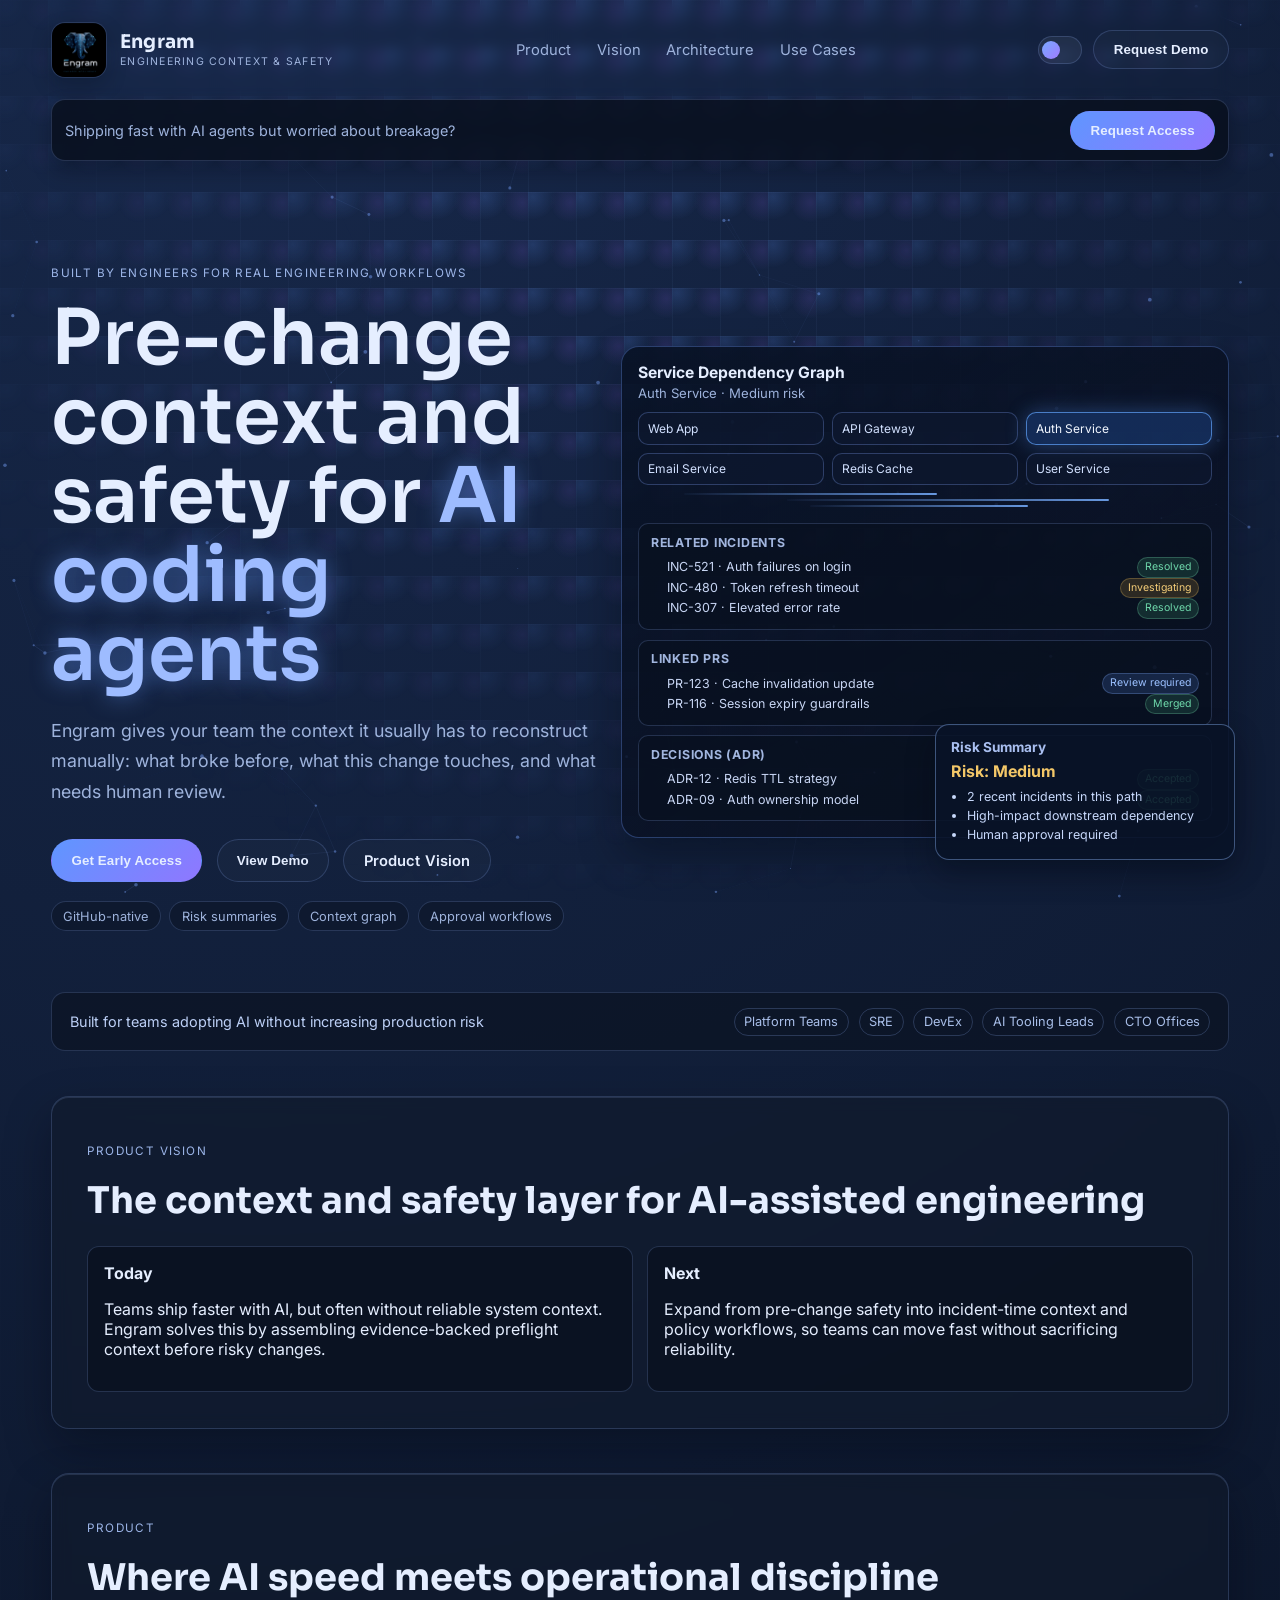
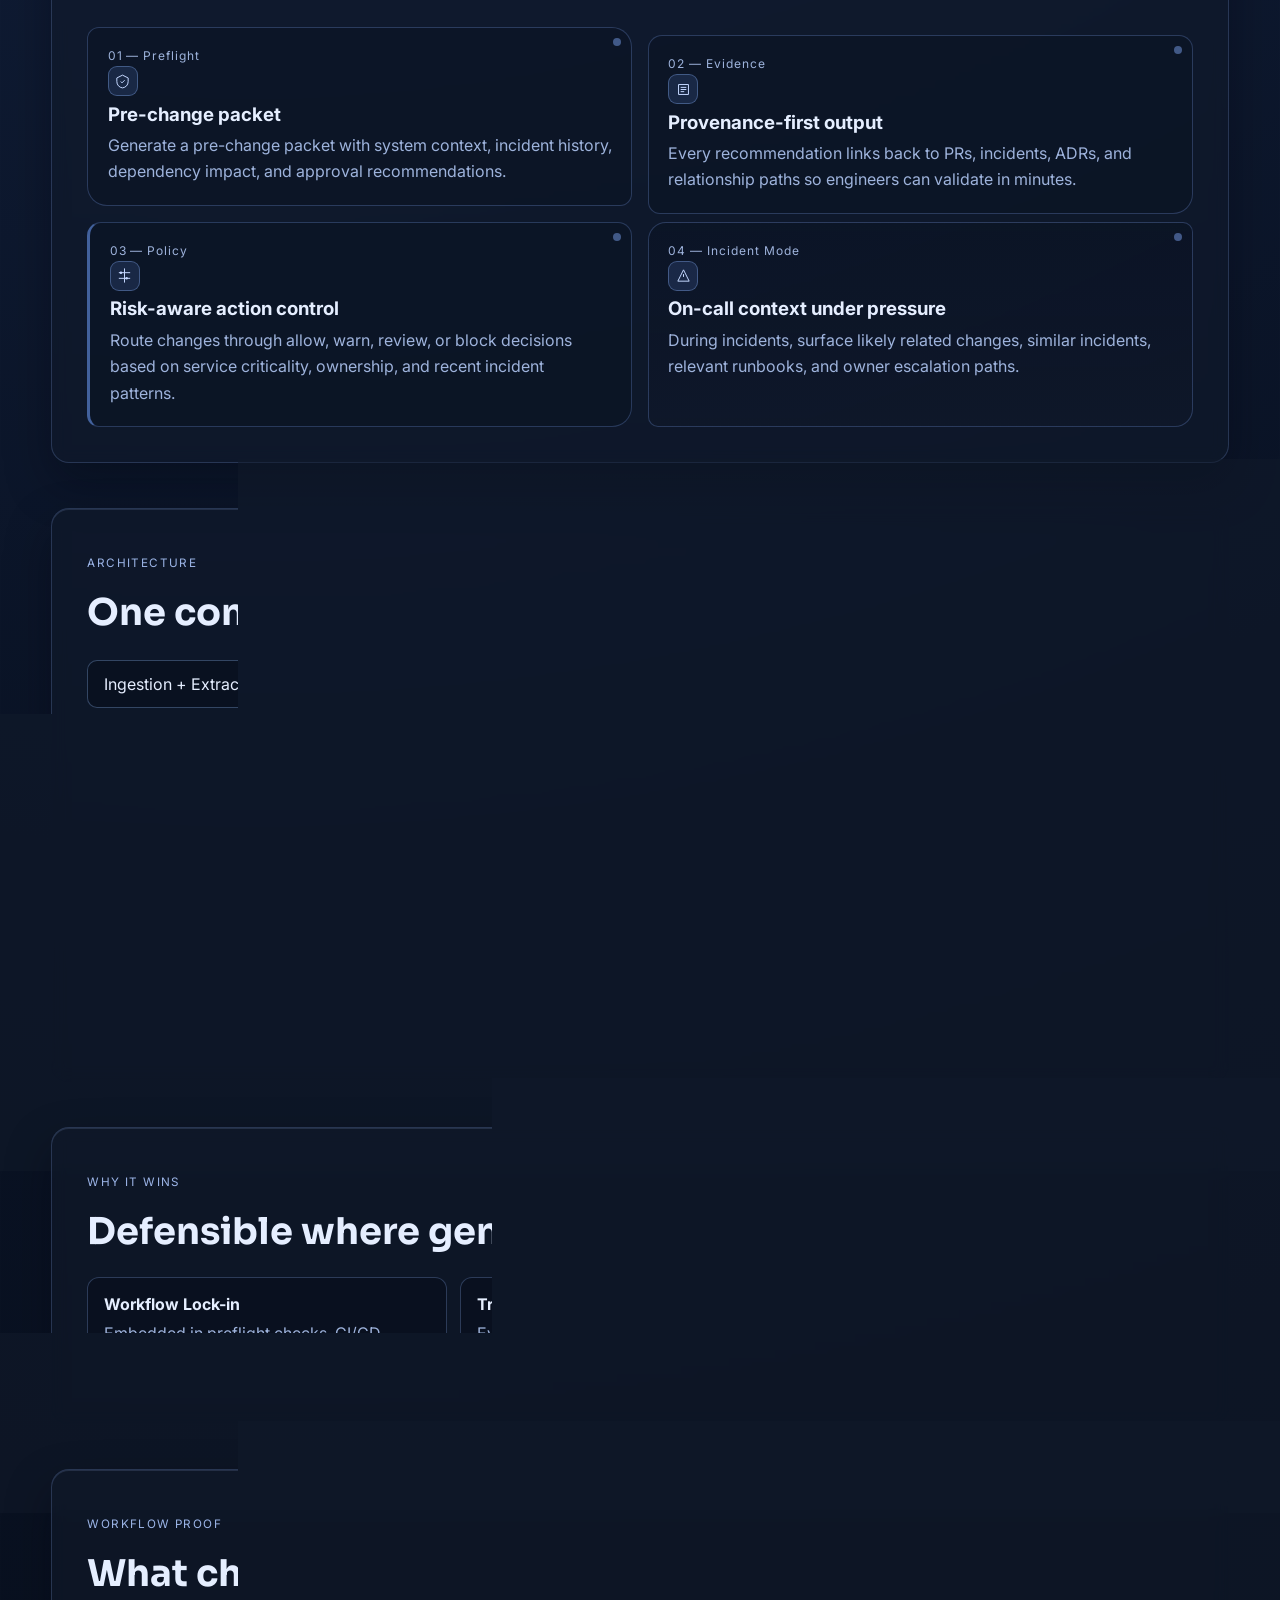
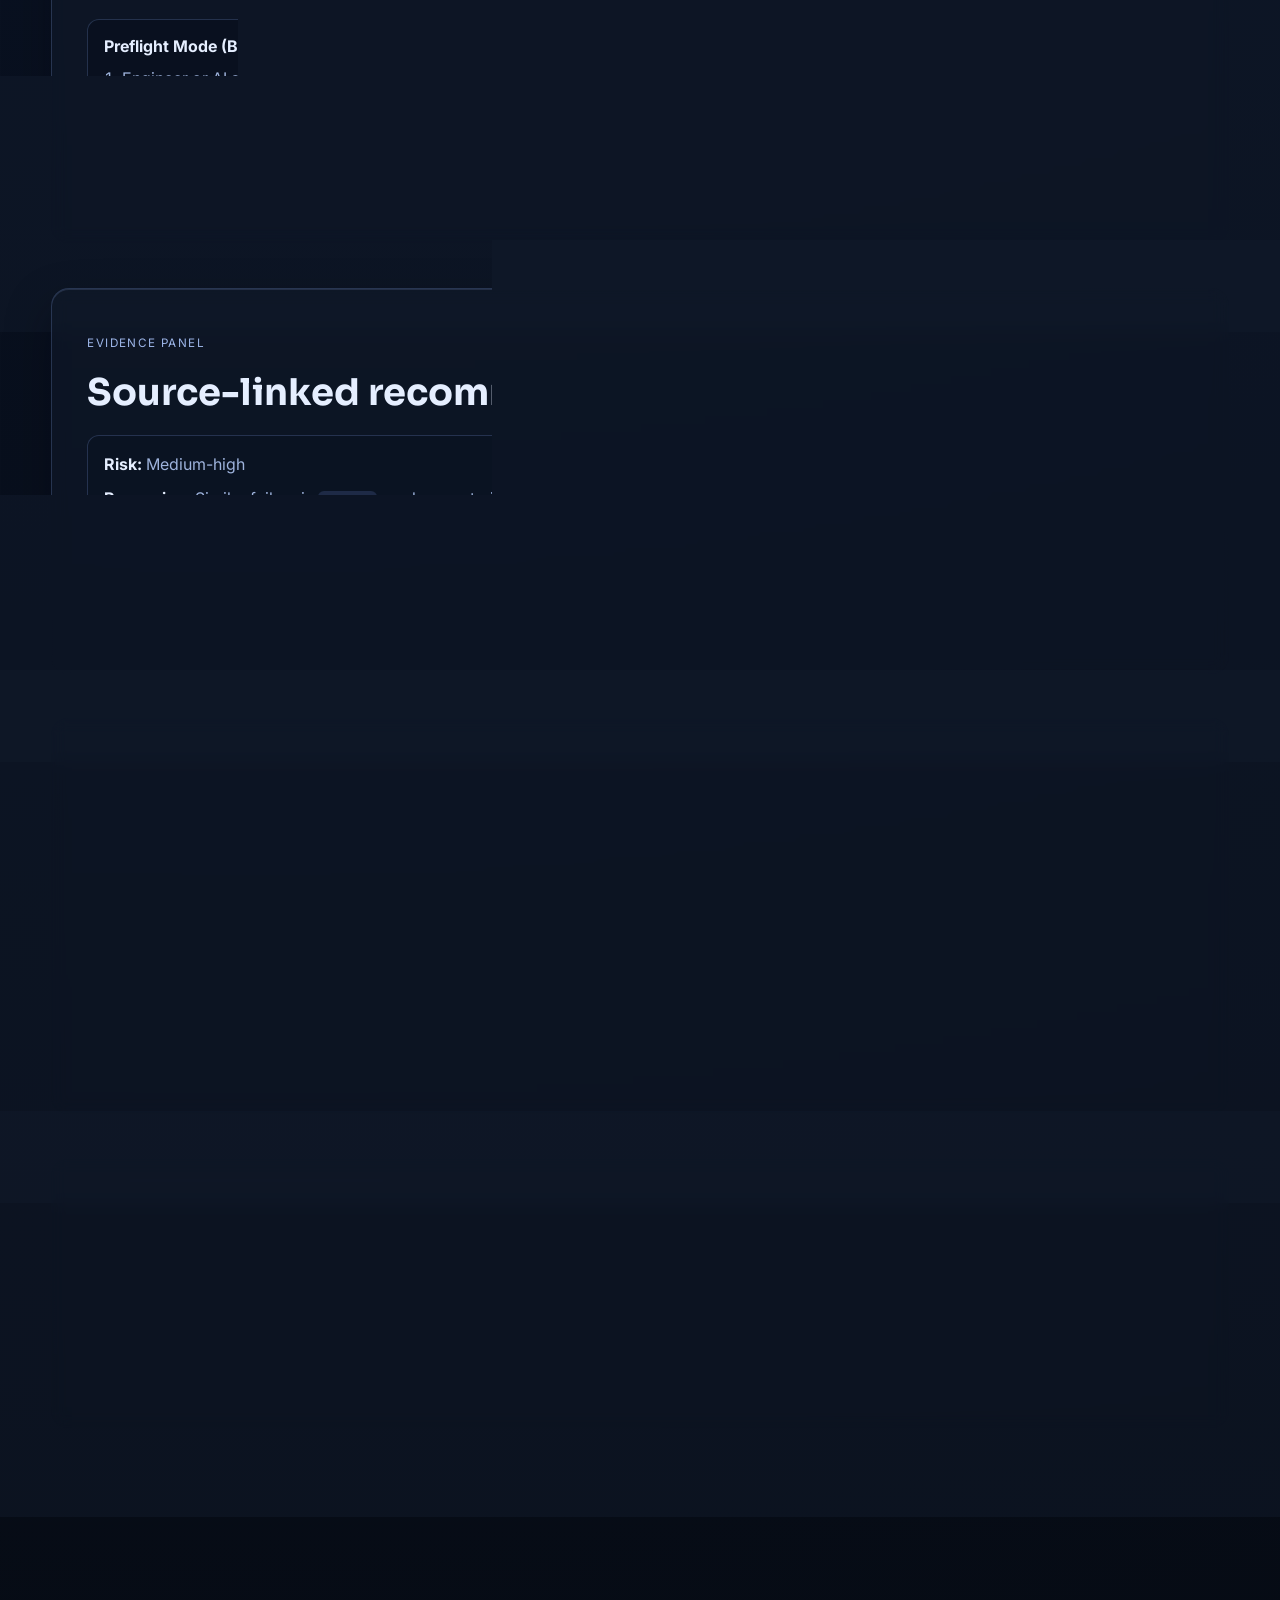
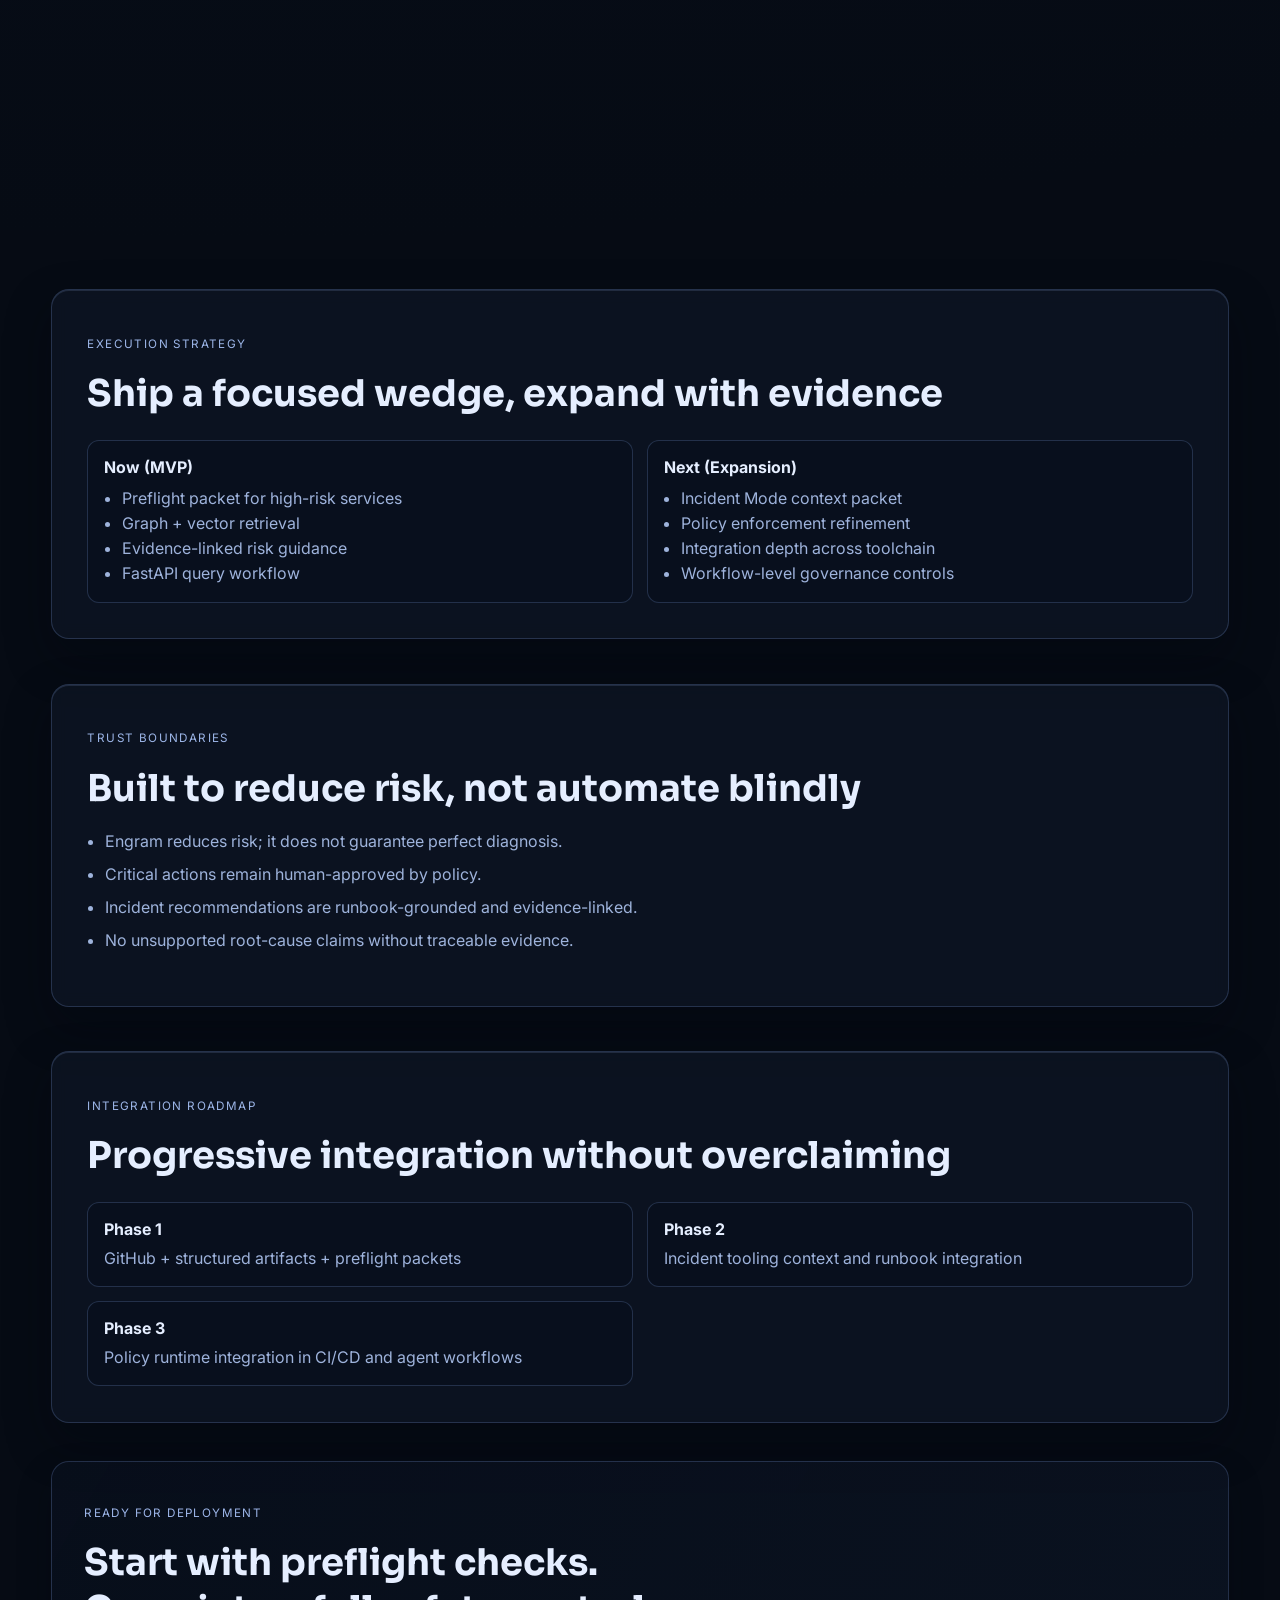
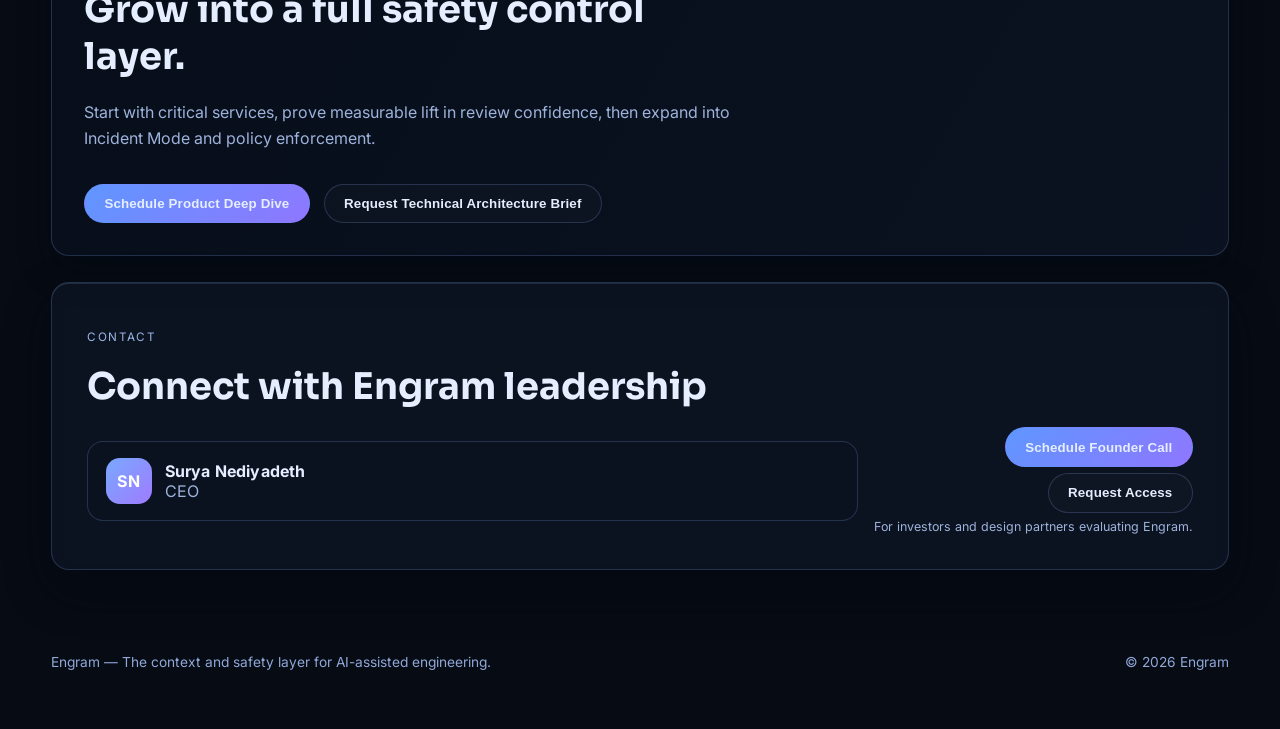
==== website/index.html @ 527b0654 "feat: New Landing Page" ====
<!doctype html>
<html lang="en">
  <head>
    <meta charset="UTF-8" />
    <meta name="viewport" content="width=device-width, initial-scale=1.0" />
    <title>Engram — Engineering Context & Safety</title>
    <meta
      name="description"
      content="Engram is the pre-change context and safety layer for AI-assisted engineering."
    />
    <meta property="og:title" content="Engram — Engineering Context & Safety" />
    <meta
      property="og:description"
      content="Pre-change context, risk, and safety layer for AI-assisted engineering teams."
    />
    <meta property="og:type" content="website" />
    <meta property="og:image" content="./assets/logo-dark.png" />
    <meta name="twitter:card" content="summary_large_image" />
    <meta name="twitter:title" content="Engram — Engineering Context & Safety" />
    <meta
      name="twitter:description"
      content="Pre-change context, risk, and safety layer for AI-assisted engineering teams."
    />
    <meta name="twitter:image" content="./assets/logo-dark.png" />
    <link rel="icon" type="image/png" href="./assets/logo-dark.png" />
    <link rel="apple-touch-icon" href="./assets/logo-dark.png" />
    <link rel="preconnect" href="https://fonts.googleapis.com" />
    <link rel="preconnect" href="https://fonts.gstatic.com" crossorigin />
    <link
      href="https://fonts.googleapis.com/css2?family=Inter:wght@400;500;600;700&family=Sora:wght@500;600;700&display=swap"
      rel="stylesheet"
    />
    <link rel="stylesheet" href="./styles.css" />
  </head>
  <body>
    <div class="bg-grid"></div>
    <canvas id="scene"></canvas>

    <header class="nav shell">
      <div class="brand">
        <div class="brand-icon-wrap" aria-hidden="true">
          <img class="logo logo-dark" src="./assets/logo-dark.png" alt="" />
          <img class="logo logo-light" src="./assets/logo-light.png" alt="" />
        </div>
        <div class="brand-text">
          <strong>Engram</strong>
          <span>Engineering Context & Safety</span>
        </div>
      </div>
      <nav>
        <a href="#product">Product</a>
        <a href="#vision">Vision</a>
        <a href="#architecture">Architecture</a>
        <a href="#use-cases">Use Cases</a>
      </nav>
      <div class="nav-actions">
        <button class="theme-toggle" id="themeToggle" aria-label="Toggle theme">
          <span class="theme-dot"></span>
        </button>
        <button class="btn btn-ghost open-access-modal">Request Demo</button>
      </div>
    </header>

    <main>
      <div class="sticky-cta" id="stickyCta">
        <p>Shipping fast with AI agents but worried about breakage?</p>
        <button class="btn btn-primary open-access-modal">Request Access</button>
      </div>

      <section class="hero shell">
        <div class="hero-layout">
          <div class="hero-left">
            <p class="eyebrow">Built by engineers for real engineering workflows</p>
            <h1>
              Pre-change context
              and safety for
              <span>AI coding agents</span>
            </h1>
            <p class="sub">
              Engram gives your team the context it usually has to reconstruct manually: what broke
              before, what this change touches, and what needs human review.
            </p>
            <div class="hero-actions">
              <button class="btn btn-primary open-access-modal">Get Early Access</button>
              <button class="btn btn-ghost open-access-modal">View Demo</button>
              <a class="btn btn-ghost" href="#vision">Product Vision</a>
            </div>
            <div class="hero-signals">
              <span>GitHub-native</span>
              <span>Risk summaries</span>
              <span>Context graph</span>
              <span>Approval workflows</span>
            </div>
          </div>

          <div class="hero-right">
            <article class="product-frame hero-tilt-card" id="heroTiltCard">
              <header>
                <h3>Service Dependency Graph</h3>
                <p>Auth Service · Medium risk</p>
              </header>
              <div class="graph-nodes">
                <span>Web App</span>
                <span>API Gateway</span>
                <span class="core">Auth Service</span>
                <span>Email Service</span>
                <span>Redis Cache</span>
                <span>User Service</span>
              </div>
              <div class="graph-lines" aria-hidden="true">
                <span class="line l1"></span>
                <span class="line l2"></span>
                <span class="line l3"></span>
              </div>
              <div class="frame-grid">
                <section>
                  <h4>Related Incidents</h4>
                  <ul>
                    <li class="status-item">INC-521 · Auth failures on login <span class="status-badge ok">Resolved</span></li>
                    <li class="status-item">INC-480 · Token refresh timeout <span class="status-badge warn" id="liveIncidentState">Investigating</span></li>
                    <li class="status-item">INC-307 · Elevated error rate <span class="status-badge ok">Resolved</span></li>
                  </ul>
                </section>
                <section>
                  <h4>Linked PRs</h4>
                  <ul>
                    <li class="status-item">PR-123 · Cache invalidation update <span class="status-badge review" id="livePrState">Review required</span></li>
                    <li class="status-item">PR-116 · Session expiry guardrails <span class="status-badge ok">Merged</span></li>
                  </ul>
                </section>
                <section>
                  <h4>Decisions (ADR)</h4>
                  <ul>
                    <li class="status-item">ADR-12 · Redis TTL strategy <span class="status-badge ok">Accepted</span></li>
                    <li class="status-item">ADR-09 · Auth ownership model <span class="status-badge ok">Accepted</span></li>
                  </ul>
                </section>
              </div>
            </article>
            <article class="risk-card hero-tilt-float" id="heroRiskCard">
              <h4>Risk Summary</h4>
              <p class="risk-level" id="liveRiskState">Risk: Medium</p>
              <ul>
                <li>2 recent incidents in this path</li>
                <li>High-impact downstream dependency</li>
                <li>Human approval required</li>
              </ul>
            </article>
          </div>
        </div>
      </section>

      <section class="shell trusted reveal">
        <p>Built for teams adopting AI without increasing production risk</p>
        <div>
          <span>Platform Teams</span>
          <span>SRE</span>
          <span>DevEx</span>
          <span>AI Tooling Leads</span>
          <span>CTO Offices</span>
        </div>
      </section>

      <section id="vision" class="shell panel reveal">
        <div class="section-title-wrap">
          <p class="eyebrow">Product Vision</p>
          <h2>The context and safety layer for AI-assisted engineering</h2>
        </div>
        <div class="journey-grid">
          <article>
            <h3>Today</h3>
            <p>
              Teams ship faster with AI, but often without reliable system context. Engram solves
              this by assembling evidence-backed preflight context before risky changes.
            </p>
          </article>
          <article>
            <h3>Next</h3>
            <p>
              Expand from pre-change safety into incident-time context and policy workflows, so
              teams can move fast without sacrificing reliability.
            </p>
          </article>
        </div>
      </section>

      <section id="product" class="shell panel reveal">
        <div class="section-title-wrap">
          <p class="eyebrow">Product</p>
          <h2>Where AI speed meets operational discipline</h2>
        </div>
        <div class="feature-grid">
          <article class="card card-a">
            <p class="card-label">01 — Preflight</p>
            <span class="card-icon" aria-hidden="true">
              <svg viewBox="0 0 24 24" fill="none">
                <path d="M12 3L4 7v5c0 5 3.5 8.5 8 9 4.5-.5 8-4 8-9V7l-8-4Z" stroke="currentColor" stroke-width="1.4"/>
                <path d="m9.5 12 1.8 1.9L15 10.2" stroke="currentColor" stroke-width="1.4"/>
              </svg>
            </span>
            <h3>Pre-change packet</h3>
            <p>
              Generate a pre-change packet with system context, incident history, dependency impact,
              and approval recommendations.
            </p>
          </article>
          <article class="card card-b">
            <p class="card-label">02 — Evidence</p>
            <span class="card-icon" aria-hidden="true">
              <svg viewBox="0 0 24 24" fill="none">
                <path d="M5 5h14v14H5z" stroke="currentColor" stroke-width="1.4"/>
                <path d="M8 9h8M8 12h8M8 15h5" stroke="currentColor" stroke-width="1.4"/>
              </svg>
            </span>
            <h3>Provenance-first output</h3>
            <p>
              Every recommendation links back to PRs, incidents, ADRs, and relationship paths so
              engineers can validate in minutes.
            </p>
          </article>
          <article class="card card-c">
            <p class="card-label">03 — Policy</p>
            <span class="card-icon" aria-hidden="true">
              <svg viewBox="0 0 24 24" fill="none">
                <path d="M12 2v20M4 8h16M4 16h16" stroke="currentColor" stroke-width="1.4"/>
                <circle cx="7" cy="8" r="1.8" fill="currentColor"/>
                <circle cx="15" cy="16" r="1.8" fill="currentColor"/>
              </svg>
            </span>
            <h3>Risk-aware action control</h3>
            <p>
              Route changes through allow, warn, review, or block decisions based on service
              criticality, ownership, and recent incident patterns.
            </p>
          </article>
          <article class="card card-d">
            <p class="card-label">04 — Incident Mode</p>
            <span class="card-icon" aria-hidden="true">
              <svg viewBox="0 0 24 24" fill="none">
                <path d="M12 4 4 20h16L12 4Z" stroke="currentColor" stroke-width="1.4"/>
                <path d="M12 10v4M12 17h.01" stroke="currentColor" stroke-width="1.4"/>
              </svg>
            </span>
            <h3>On-call context under pressure</h3>
            <p>
              During incidents, surface likely related changes, similar incidents, relevant
              runbooks, and owner escalation paths.
            </p>
          </article>
        </div>
      </section>

      <section id="architecture" class="shell panel architecture reveal">
        <div class="section-title-wrap">
          <p class="eyebrow">Architecture</p>
          <h2>One context layer across critical engineering decisions</h2>
        </div>
        <div class="architecture-grid">
          <div class="stack">
            <div class="stack-item">Ingestion + Extraction</div>
            <div class="stack-item">Engineering Context Graph</div>
            <div class="stack-item">Semantic Retrieval Store</div>
            <div class="stack-item">Evidence + Provenance Engine</div>
            <div class="stack-item">Policy + Risk Evaluation</div>
            <div class="stack-item">LangGraph Orchestration</div>
            <div class="stack-item">FastAPI Endpoints</div>
          </div>
          <div class="routes">
            <article>
              <h3>/preflight</h3>
              <p>Pre-change context packet with risk and approval guidance</p>
            </article>
            <article>
              <h3>/incident-context</h3>
              <p>Time-critical context retrieval for on-call engineers</p>
            </article>
            <article>
              <h3>/governance-check</h3>
              <p>Policy decision engine for agent and human actions</p>
            </article>
          </div>
        </div>
      </section>

      <section class="shell panel reveal">
        <div class="section-title-wrap">
          <p class="eyebrow">Why It Wins</p>
          <h2>Defensible where generic coding assistants stop</h2>
        </div>
        <div class="pillars">
          <article>
            <h3>Workflow Lock-in</h3>
            <p>Embedded in preflight checks, CI/CD gates, and approval paths.</p>
          </article>
          <article>
            <h3>Traceable Trust</h3>
            <p>Every risk signal is source-linked to incidents, PRs, and ADRs.</p>
          </article>
          <article>
            <h3>Compounding Memory</h3>
            <p>Context quality improves as historical signals accumulate.</p>
          </article>
        </div>
      </section>

      <section class="shell panel reveal">
        <div class="section-title-wrap">
          <p class="eyebrow">Workflow Proof</p>
          <h2>What changes in day-to-day engineering workflow</h2>
        </div>
        <div class="journey-grid">
          <article>
            <h3>Preflight Mode (Before change)</h3>
            <ol>
              <li>Engineer or AI agent proposes a change.</li>
              <li>Engram assembles context packet from PRs, incidents, ADRs, and dependencies.</li>
              <li>Risk is classified and mapped to approval policy.</li>
              <li>Team proceeds with evidence-linked guidance.</li>
            </ol>
          </article>
          <article>
            <h3>Incident Mode (After breakage)</h3>
            <ol>
              <li>Alert triggers incident context request.</li>
              <li>Engram retrieves similar incidents, recent changes, owners, and runbooks.</li>
              <li>Investigation sequence is prioritized with source evidence.</li>
              <li>On-call engineers decide next action with reduced guesswork.</li>
            </ol>
          </article>
        </div>
      </section>

      <section class="shell panel reveal">
        <div class="section-title-wrap">
          <p class="eyebrow">Evidence Panel</p>
          <h2>Source-linked recommendations, never black-box claims</h2>
        </div>
        <div class="evidence-box">
          <p><strong>Risk:</strong> Medium-high</p>
          <p>
            <strong>Reasoning:</strong> Similar failure in <code>INC-45</code>, cache constraints in
            <code>ADR-12</code>, and recent invalidation update in <code>PR-123</code>.
          </p>
          <p><strong>Relationship path:</strong> PR-123 -> Auth Service -> INC-45</p>
          <p><strong>Confidence:</strong> Moderate (manual verification advised)</p>
          <p><strong>Manual check:</strong> Validate TTL parity before merge.</p>
        </div>
      </section>

      <section class="shell panel reveal">
        <div class="section-title-wrap">
          <p class="eyebrow">Policy Outcomes</p>
          <h2>Action decisions mapped to explicit risk conditions</h2>
        </div>
        <div class="policy-grid">
          <article><h3>Allow</h3><p>Low-risk change, no recent incident links, owner verified.</p></article>
          <article><h3>Warn</h3><p>Moderate uncertainty or incomplete context; proceed with caution.</p></article>
          <article><h3>Review</h3><p>High-impact service or recent incident history requires owner review.</p></article>
          <article><h3>Block</h3><p>Destructive or production-sensitive action without required approvals.</p></article>
        </div>
      </section>

      <section id="use-cases" class="shell panel use-cases reveal">
        <div class="section-title-wrap">
          <p class="eyebrow">Who It Serves</p>
          <h2>Engineering teams adopting AI without increasing production risk</h2>
        </div>
        <div class="chips">
          <span>Platform Teams</span>
          <span>SRE</span>
          <span>AI Tooling Leads</span>
          <span>CTO Offices</span>
          <span>Fast-moving startups</span>
        </div>
      </section>

      <section class="shell panel reveal">
        <div class="section-title-wrap">
          <p class="eyebrow">Measured Value</p>
          <h2>Metrics teams can validate in 30-60 days</h2>
        </div>
        <div class="kpi-grid">
          <article><h3>Context Time</h3><p>Reduced time spent gathering review context before risky PRs.</p></article>
          <article><h3>Risk Visibility</h3><p>Fewer missed historical risks in pre-merge decisions.</p></article>
          <article><h3>Reliability</h3><p>Reduction trend in risky merges and rollback frequency.</p></article>
          <article><h3>Onboarding Speed</h3><p>Faster service understanding for new engineers and responders.</p></article>
        </div>
      </section>

      <section class="shell panel reveal">
        <div class="section-title-wrap">
          <p class="eyebrow">Execution Strategy</p>
          <h2>Ship a focused wedge, expand with evidence</h2>
        </div>
        <div class="phase-grid">
          <article>
            <h3>Now (MVP)</h3>
            <ul>
              <li>Preflight packet for high-risk services</li>
              <li>Graph + vector retrieval</li>
              <li>Evidence-linked risk guidance</li>
              <li>FastAPI query workflow</li>
            </ul>
          </article>
          <article>
            <h3>Next (Expansion)</h3>
            <ul>
              <li>Incident Mode context packet</li>
              <li>Policy enforcement refinement</li>
              <li>Integration depth across toolchain</li>
              <li>Workflow-level governance controls</li>
            </ul>
          </article>
        </div>
      </section>

      <section class="shell panel reveal">
        <div class="section-title-wrap">
          <p class="eyebrow">Trust Boundaries</p>
          <h2>Built to reduce risk, not automate blindly</h2>
        </div>
        <ul class="boundary-list">
          <li>Engram reduces risk; it does not guarantee perfect diagnosis.</li>
          <li>Critical actions remain human-approved by policy.</li>
          <li>Incident recommendations are runbook-grounded and evidence-linked.</li>
          <li>No unsupported root-cause claims without traceable evidence.</li>
        </ul>
      </section>

      <section class="shell panel reveal">
        <div class="section-title-wrap">
          <p class="eyebrow">Integration Roadmap</p>
          <h2>Progressive integration without overclaiming</h2>
        </div>
        <div class="roadmap-track">
          <article><h3>Phase 1</h3><p>GitHub + structured artifacts + preflight packets</p></article>
          <article><h3>Phase 2</h3><p>Incident tooling context and runbook integration</p></article>
          <article><h3>Phase 3</h3><p>Policy runtime integration in CI/CD and agent workflows</p></article>
        </div>
      </section>

      <section class="shell cta reveal">
        <p class="eyebrow">Ready For Deployment</p>
        <h2>Start with preflight checks. Grow into a full safety control layer.</h2>
        <p class="cta-sub">
          Start with critical services, prove measurable lift in review confidence, then expand into
          Incident Mode and policy enforcement.
        </p>
        <div class="hero-actions">
          <button class="btn btn-primary open-access-modal">Schedule Product Deep Dive</button>
          <button class="btn btn-ghost open-access-modal">Request Technical Architecture Brief</button>
        </div>
      </section>

      <section class="shell panel reveal contact-layer" id="contact">
        <div class="section-title-wrap">
          <p class="eyebrow">Contact</p>
          <h2>Connect with Engram leadership</h2>
        </div>
        <div class="contact-layout">
          <div class="contact-card">
            <div class="contact-avatar" aria-hidden="true">SN</div>
            <div>
              <p class="contact-name">Surya Nediyadeth</p>
              <p class="contact-role">CEO</p>
            </div>
          </div>
          <div class="contact-actions">
            <button class="btn btn-primary open-access-modal">Schedule Founder Call</button>
            <button class="btn btn-ghost open-access-modal">Request Access</button>
            <p class="contact-note">For investors and design partners evaluating Engram.</p>
          </div>
        </div>
      </section>
    </main>

    <div class="modal-backdrop" id="accessModal" aria-hidden="true" role="dialog" aria-modal="true">
      <div class="modal-card" role="document">
        <button class="modal-close" id="closeAccessModal" aria-label="Close form">×</button>
        <p class="eyebrow">Request Access</p>
        <h3>Get early access to Engram</h3>
        <p class="modal-sub">Share your details and we will follow up directly.</p>
        <form
          id="accessForm"
          class="access-form"
          action="https://formsubmit.co/nsurya@havenlyai.com"
          method="POST"
        >
          <input type="hidden" name="_subject" value="New Engram access request" />
          <input type="hidden" name="_captcha" value="false" />
          <input type="hidden" name="_template" value="table" />
          <input type="text" name="_honey" class="hp-field" tabindex="-1" autocomplete="off" />
          <label>
            Full name
            <input name="name" type="text" required />
          </label>
          <label>
            Work email
            <input name="email" type="email" required />
          </label>
          <label>
            Company
            <input name="company" type="text" required />
          </label>
          <label>
            Team size
            <input name="team_size" type="text" />
          </label>
          <label>
            What are you trying to improve?
            <textarea name="notes" rows="4" placeholder="Pre-merge risk checks, on-call context, agent governance..."></textarea>
          </label>
          <p class="form-status" id="formStatus" aria-live="polite"></p>
          <p class="form-privacy">We only use this to contact you about Engram.</p>
          <div class="modal-actions">
            <button type="submit" class="btn btn-primary" id="submitAccessBtn">Submit Request</button>
            <button type="button" class="btn btn-ghost" id="cancelAccessModal">Cancel</button>
          </div>
        </form>
      </div>
    </div>

    <footer class="shell footer">
      <p>Engram — The context and safety layer for AI-assisted engineering.</p>
      <p>© 2026 Engram</p>
    </footer>

    <script defer src="./script.js"></script>
  </body>
</html>
---- website/styles.css ----
:root {
  --bg: #070b14;
  --panel: rgba(18, 26, 43, 0.55);
  --border: rgba(145, 181, 255, 0.2);
  --text: #e5eeff;
  --muted: #9eb3dc;
  --accent: #79a9ff;
  --accent-2: #9f7bff;
  --surface-1: rgba(15, 24, 42, 0.55);
  --surface-2: rgba(10, 18, 34, 0.5);
  --surface-3: rgba(8, 16, 30, 0.66);
  --surface-4: rgba(20, 14, 36, 0.55);
  --surface-5: rgba(10, 17, 31, 0.6);
  --chip-bg: rgba(10, 18, 34, 0.56);
  --footer-text: #91a8d8;
  --card-icon-color: #c5d8ff;
  --card-icon-bg: rgba(81, 120, 196, 0.2);
  --routes-text: #c2c8e8;
  --trusted-text: #bdd0f7;
  --trusted-chip-text: #a8bee8;
  --sticky-bg: rgba(9, 16, 30, 0.85);
}

* {
  box-sizing: border-box;
}

body {
  margin: 0;
  font-family: Inter, -apple-system, BlinkMacSystemFont, "Segoe UI", sans-serif;
  color: var(--text);
  background: radial-gradient(circle at 20% 0%, #17284a 0, #0a1325 34%, #060b14 70%);
  min-height: 100vh;
  transition: background 360ms ease, color 300ms ease;
  scroll-behavior: smooth;
}

.bg-grid {
  position: fixed;
  inset: 0;
  background: radial-gradient(circle at 10% 10%, rgba(86, 132, 224, 0.22), transparent 38%),
    radial-gradient(circle at 88% 22%, rgba(140, 97, 235, 0.16), transparent 36%),
    linear-gradient(rgba(150, 190, 255, 0.05) 1px, transparent 1px),
    linear-gradient(90deg, rgba(150, 190, 255, 0.05) 1px, transparent 1px);
  background-size: 48px 48px;
  mask-image: radial-gradient(circle at 50% 20%, black 20%, transparent 78%);
  z-index: 0;
}

#scene {
  position: fixed;
  inset: 0;
  z-index: 1;
  pointer-events: none;
  opacity: 0.8;
}

body[data-theme="light"] {
  --bg: #fff8e8;
  --panel: rgba(255, 250, 239, 0.83);
  --border: rgba(156, 117, 52, 0.24);
  --text: #3d2a19;
  --muted: #6e5032;
  --accent: #aa6f1d;
  --accent-2: #d29945;
  --surface-1: rgba(255, 248, 232, 0.92);
  --surface-2: rgba(255, 251, 241, 0.95);
  --surface-3: rgba(255, 246, 226, 0.96);
  --surface-4: rgba(255, 242, 214, 0.82);
  --surface-5: rgba(255, 247, 230, 0.9);
  --chip-bg: rgba(255, 246, 226, 0.95);
  --footer-text: #7b5a37;
  --card-icon-color: #7f4f1a;
  --card-icon-bg: rgba(186, 130, 51, 0.14);
  --routes-text: #745636;
  --trusted-text: #674929;
  --trusted-chip-text: #75532f;
  --sticky-bg: rgba(255, 247, 230, 0.92);
  background: radial-gradient(circle at 22% 0%, #ffe8b8 0, #fff4d9 42%, #fff9ec 100%);
}

body[data-theme="light"] .bg-grid {
  background: radial-gradient(circle at 10% 10%, rgba(237, 188, 93, 0.28), transparent 40%),
    radial-gradient(circle at 88% 22%, rgba(204, 146, 74, 0.2), transparent 38%),
    linear-gradient(rgba(186, 145, 87, 0.08) 1px, transparent 1px),
    linear-gradient(90deg, rgba(186, 145, 87, 0.08) 1px, transparent 1px);
}

.shell {
  width: min(1200px, 92vw);
  margin: 0 auto;
  position: relative;
  z-index: 2;
}

.nav {
  padding: 1.15rem 0;
  display: flex;
  align-items: center;
  justify-content: space-between;
  backdrop-filter: blur(6px);
}

.nav-actions {
  display: flex;
  align-items: center;
  gap: 0.7rem;
}

.brand {
  display: flex;
  align-items: center;
  gap: 0.8rem;
  padding: 0.2rem 0;
}

.brand-icon-wrap {
  width: 56px;
  height: 56px;
  border-radius: 14px;
  border: 1px solid var(--border);
  background: var(--surface-2);
  display: grid;
  place-items: center;
  overflow: hidden;
  box-shadow: 0 8px 20px rgba(6, 11, 22, 0.24);
}

.logo {
  width: 56px;
  height: 56px;
  display: block;
  object-fit: cover;
  object-position: center 24%;
  background: transparent !important;
  filter: drop-shadow(0 0 10px rgba(93, 160, 255, 0.25));
  transform: translateZ(0);
}

.logo-light {
  display: none;
}

body[data-theme="light"] .logo-dark {
  display: none;
}

body[data-theme="light"] .logo-light {
  display: block;
}

.brand-text {
  display: grid;
  line-height: 1.05;
}

.brand-text strong {
  font-family: Sora, Inter, sans-serif;
  font-size: 1.18rem;
  letter-spacing: 0.01em;
}

.brand-text span {
  font-size: 0.66rem;
  text-transform: uppercase;
  letter-spacing: 0.12em;
  color: var(--muted);
  margin-top: 0.24rem;
}

body[data-theme="light"] .logo-dark {
  display: none;
}

body[data-theme="light"] .logo-light {
  display: block;
}

body[data-theme="light"] .logo {
  object-position: center 24%;
  filter: drop-shadow(0 0 8px rgba(196, 136, 36, 0.2));
}

.brand-mark {
  width: 14px;
  height: 14px;
  border-radius: 4px;
  background: linear-gradient(135deg, var(--accent), var(--accent-2));
  box-shadow: 0 0 24px rgba(121, 169, 255, 0.8);
}

nav {
  display: flex;
  gap: 1.6rem;
}

a {
  color: var(--muted);
  text-decoration: none;
  font-size: 0.92rem;
}

a:hover {
  color: var(--text);
}

.btn {
  border-radius: 999px;
  border: 1px solid transparent;
  padding: 0.7rem 1.2rem;
  background: none;
  color: var(--text);
  font-weight: 600;
  letter-spacing: 0.01em;
  cursor: pointer;
  display: inline-flex;
  align-items: center;
  justify-content: center;
}

.btn-primary {
  background: linear-gradient(135deg, #5f96ff, #8f77ff);
}

.btn-ghost {
  border-color: var(--border);
  background: rgba(255, 255, 255, 0.02);
}

.btn:hover {
  filter: brightness(1.08);
}

.theme-toggle {
  width: 44px;
  height: 28px;
  border-radius: 999px;
  border: 1px solid var(--border);
  background: rgba(255, 255, 255, 0.06);
  display: inline-flex;
  align-items: center;
  padding: 3px;
}

.theme-dot {
  width: 18px;
  height: 18px;
  border-radius: 999px;
  background: linear-gradient(135deg, var(--accent), var(--accent-2));
  transform: translateX(0);
  transition: transform 280ms ease;
}

body[data-theme="light"] .theme-dot {
  transform: translateX(16px);
}

.hero {
  padding: 4.6rem 0 3rem;
}

.hero-layout {
  display: grid;
  grid-template-columns: 0.95fr 1.05fr;
  gap: 1.2rem;
  align-items: center;
}

.sticky-cta {
  position: sticky;
  top: 0.7rem;
  z-index: 4;
  margin: 0 auto 1.2rem;
  width: min(1200px, 92vw);
  border: 1px solid var(--border);
  border-radius: 14px;
  background: var(--sticky-bg);
  backdrop-filter: blur(8px);
  padding: 0.65rem 0.8rem;
  display: flex;
  align-items: center;
  justify-content: space-between;
  box-shadow: 0 10px 20px rgba(2, 6, 18, 0.3);
}

.sticky-cta p {
  margin: 0;
  color: var(--muted);
  font-size: 0.9rem;
}

.eyebrow {
  color: #9db6e9;
  text-transform: uppercase;
  letter-spacing: 0.12em;
  font-size: 0.73rem;
  margin-bottom: 1.2rem;
}

h1 {
  margin: 0;
  font-family: Sora, Inter, sans-serif;
  font-weight: 600;
  line-height: 1.03;
  font-size: clamp(2.4rem, 6vw, 5.5rem);
  max-width: 12ch;
}

h1 span {
  color: #9ebcff;
  text-shadow: 0 0 22px rgba(103, 156, 255, 0.5);
}

.sub {
  margin-top: 1.35rem;
  max-width: 62ch;
  color: var(--muted);
  line-height: 1.7;
  font-size: clamp(1rem, 1.4vw, 1.15rem);
}

.hero-actions {
  margin-top: 2rem;
  display: flex;
  gap: 0.9rem;
  flex-wrap: wrap;
}

.hero-signals {
  margin-top: 1.2rem;
  display: flex;
  gap: 0.55rem;
  flex-wrap: wrap;
}

.hero-signals span {
  border: 1px solid var(--border);
  border-radius: 999px;
  padding: 0.42rem 0.7rem;
  font-size: 0.8rem;
  color: var(--muted);
  background: var(--surface-2);
}

.hero-right {
  position: relative;
  min-height: 460px;
}

.product-frame {
  border: 1px solid rgba(110, 156, 255, 0.32);
  border-radius: 18px;
  background: linear-gradient(145deg, rgba(8, 18, 37, 0.9), rgba(10, 15, 32, 0.75));
  padding: 1rem;
  box-shadow: 0 18px 42px rgba(2, 7, 18, 0.38);
  position: relative;
  overflow: hidden;
  transform-style: preserve-3d;
  transform: perspective(1200px) rotateX(var(--tiltX, 0deg)) rotateY(var(--tiltY, 0deg));
  transition: transform 120ms ease-out;
}

.product-frame header h3 {
  margin: 0;
  font-size: 0.98rem;
}

.product-frame header p {
  margin: 0.2rem 0 0.7rem;
  font-size: 0.82rem;
  color: var(--muted);
}

.graph-nodes {
  display: grid;
  grid-template-columns: repeat(3, minmax(0, 1fr));
  gap: 0.5rem;
}

.graph-nodes span {
  border: 1px solid rgba(132, 169, 255, 0.28);
  border-radius: 10px;
  padding: 0.48rem 0.55rem;
  font-size: 0.75rem;
  color: #d2e1ff;
  background: rgba(15, 27, 50, 0.55);
}

.graph-nodes .core {
  border-color: rgba(99, 166, 255, 0.68);
  background: rgba(31, 68, 133, 0.5);
  color: #f2f7ff;
  box-shadow: 0 0 20px rgba(88, 152, 252, 0.35);
  animation: nodePulse 2.6s ease-in-out infinite;
}

.graph-lines {
  position: relative;
  height: 20px;
  margin: 0.35rem 0 0.2rem;
}

.graph-lines .line {
  position: absolute;
  height: 2px;
  border-radius: 999px;
  background: linear-gradient(90deg, rgba(73, 118, 197, 0.05), rgba(120, 175, 255, 0.85), rgba(73, 118, 197, 0.05));
  background-size: 200% 100%;
  animation: traceFlow 2.8s linear infinite;
}

.graph-lines .l1 {
  width: 44%;
  left: 8%;
  top: 2px;
}

.graph-lines .l2 {
  width: 56%;
  left: 26%;
  top: 8px;
  animation-delay: -0.9s;
}

.graph-lines .l3 {
  width: 38%;
  left: 30%;
  top: 14px;
  animation-delay: -1.6s;
}

.frame-grid {
  margin-top: 0.8rem;
  display: grid;
  gap: 0.6rem;
}

.frame-grid section {
  border: 1px solid var(--border);
  border-radius: 10px;
  padding: 0.65rem 0.75rem;
  background: rgba(8, 16, 30, 0.52);
}

.frame-grid h4 {
  margin: 0;
  font-size: 0.77rem;
  letter-spacing: 0.06em;
  text-transform: uppercase;
  color: #a2b6df;
}

.frame-grid ul {
  margin: 0.45rem 0 0;
  padding-left: 1rem;
  font-size: 0.78rem;
  color: #c8d6f4;
  line-height: 1.45;
}

.status-item {
  display: flex;
  align-items: center;
  justify-content: space-between;
  gap: 0.5rem;
}

.status-badge {
  font-size: 0.66rem;
  line-height: 1;
  border-radius: 999px;
  padding: 0.25rem 0.45rem;
  border: 1px solid transparent;
  white-space: nowrap;
}

.status-badge.ok {
  color: #6ed7aa;
  background: rgba(71, 176, 123, 0.18);
  border-color: rgba(115, 215, 173, 0.28);
}

.status-badge.warn {
  color: #f3cc77;
  background: rgba(171, 132, 48, 0.22);
  border-color: rgba(230, 186, 95, 0.28);
}

.status-badge.review {
  color: #9bc0ff;
  background: rgba(74, 118, 198, 0.22);
  border-color: rgba(123, 164, 236, 0.3);
}

.risk-card {
  position: absolute;
  right: -0.4rem;
  bottom: -1.3rem;
  width: min(300px, 92%);
  border: 1px solid rgba(142, 186, 255, 0.4);
  border-radius: 14px;
  padding: 0.9rem;
  background: rgba(8, 19, 39, 0.88);
  box-shadow: 0 14px 28px rgba(2, 8, 19, 0.35);
  animation: cardFloat 4.2s ease-in-out infinite;
  transform-style: preserve-3d;
  transform: translateZ(32px) rotateX(calc(var(--tiltX, 0deg) * -0.55))
    rotateY(calc(var(--tiltY, 0deg) * -0.55));
  transition: transform 120ms ease-out;
}

.risk-card h4 {
  margin: 0;
  font-size: 0.85rem;
  color: #a9bff0;
}

.risk-level {
  margin: 0.34rem 0 0.46rem;
  color: #f3c768;
  font-weight: 700;
}

.risk-card ul {
  margin: 0;
  padding-left: 1rem;
  color: #c7d8fb;
  font-size: 0.78rem;
  line-height: 1.5;
}

@keyframes nodePulse {
  0%,
  100% {
    box-shadow: 0 0 14px rgba(88, 152, 252, 0.25);
  }
  50% {
    box-shadow: 0 0 28px rgba(88, 152, 252, 0.52);
  }
}

@keyframes traceFlow {
  from {
    background-position: 0% 0;
  }
  to {
    background-position: 200% 0;
  }
}

@keyframes cardFloat {
  0%,
  100% {
    transform: translateY(0);
  }
  50% {
    transform: translateY(-5px);
  }
}

.panel {
  margin-top: 2.8rem;
  padding: 2.2rem;
  border-radius: 18px;
  border: 1px solid var(--border);
  background: var(--panel);
  backdrop-filter: blur(8px);
  box-shadow: 0 20px 45px rgba(1, 5, 15, 0.35), inset 0 1px 0 rgba(170, 198, 255, 0.14);
}

h2 {
  font-family: Sora, Inter, sans-serif;
  margin: 0.2rem 0 0;
  font-size: clamp(1.5rem, 3vw, 2.3rem);
}

.feature-grid {
  margin-top: 1.6rem;
  display: grid;
  grid-template-columns: repeat(2, minmax(0, 1fr));
  gap: 1rem;
}

.card {
  padding: 1.15rem 1.2rem 1.25rem;
  border-radius: 14px 14px 20px 12px;
  border: 1px solid rgba(130, 173, 255, 0.25);
  background: var(--surface-2);
  transition: transform 220ms ease, border-color 220ms ease, background 220ms ease;
  position: relative;
}

.card:hover {
  transform: translateY(-4px) rotate(-0.4deg);
  border-color: rgba(168, 194, 255, 0.5);
  background: var(--surface-1);
}

.card::after {
  content: "";
  position: absolute;
  right: 10px;
  top: 10px;
  width: 8px;
  height: 8px;
  border-radius: 999px;
  background: rgba(132, 174, 255, 0.45);
}

.card-a {
  border-radius: 12px 20px 12px 20px;
}

.card-b {
  transform: translateY(8px);
}

.card-c {
  border-left: 3px solid rgba(111, 161, 255, 0.55);
}

.card-d {
  border-radius: 18px 10px 18px 10px;
  background: linear-gradient(180deg, var(--surface-2), var(--surface-1));
}

.card-label {
  font-size: 0.75rem;
  letter-spacing: 0.08em;
  color: #91abde;
}

.card h3 {
  margin: 0.4rem 0;
}

.card p {
  margin: 0;
  color: var(--muted);
  line-height: 1.65;
}

.card-icon {
  width: 30px;
  height: 30px;
  border-radius: 9px;
  display: grid;
  place-items: center;
  color: var(--card-icon-color);
  background: var(--card-icon-bg);
  border: 1px solid rgba(145, 181, 255, 0.35);
}

.card-icon svg {
  width: 17px;
  height: 17px;
}

.architecture-grid {
  margin-top: 1.5rem;
  display: grid;
  grid-template-columns: 1.2fr 1fr;
  gap: 1rem;
}

.stack {
  display: grid;
  gap: 0.55rem;
}

.stack-item {
  border: 1px solid rgba(150, 191, 255, 0.3);
  background: var(--surface-3);
  border-radius: 10px;
  padding: 0.8rem 1rem;
  color: var(--text);
}

.routes {
  display: grid;
  gap: 0.7rem;
}

.routes article {
  border: 1px solid rgba(158, 123, 255, 0.35);
  background: var(--surface-4);
  border-radius: 10px;
  padding: 0.95rem 1rem;
}

.routes h3 {
  margin: 0;
  font-size: 1rem;
}

.routes p {
  margin: 0.35rem 0 0;
  color: var(--routes-text);
  font-size: 0.88rem;
}

.trusted {
  margin-top: 0.8rem;
  border: 1px solid rgba(142, 175, 247, 0.2);
  border-radius: 14px;
  padding: 0.9rem 1.1rem;
  display: flex;
  align-items: center;
  justify-content: space-between;
  background: var(--surface-5);
}

.trusted p {
  margin: 0;
  color: var(--trusted-text);
  font-size: 0.9rem;
}

.trusted div {
  display: flex;
  gap: 0.6rem;
  flex-wrap: wrap;
}

.trusted span {
  font-size: 0.8rem;
  color: var(--trusted-chip-text);
  border: 1px solid rgba(145, 181, 255, 0.22);
  border-radius: 999px;
  padding: 0.35rem 0.6rem;
}

.pillars {
  margin-top: 1.4rem;
  display: grid;
  grid-template-columns: repeat(3, minmax(0, 1fr));
  gap: 0.8rem;
}

.pillars article {
  border: 1px solid rgba(145, 181, 255, 0.26);
  border-radius: 12px;
  padding: 1rem;
  background: var(--surface-3);
}

.pillars h3 {
  margin: 0;
  font-size: 1rem;
}

.pillars p {
  margin: 0.45rem 0 0;
  color: var(--muted);
  line-height: 1.55;
}

.journey-grid,
.policy-grid,
.kpi-grid,
.phase-grid,
.roadmap-track {
  margin-top: 1.4rem;
  display: grid;
  grid-template-columns: repeat(2, minmax(0, 1fr));
  gap: 0.85rem;
}

.journey-grid article,
.policy-grid article,
.kpi-grid article,
.phase-grid article,
.roadmap-track article {
  border: 1px solid var(--border);
  border-radius: 12px;
  padding: 1rem;
  background: var(--surface-3);
}

.journey-grid h3,
.policy-grid h3,
.kpi-grid h3,
.phase-grid h3,
.roadmap-track h3 {
  margin: 0;
  font-size: 1rem;
}

.journey-grid ol,
.phase-grid ul {
  margin: 0.6rem 0 0;
  padding-left: 1.1rem;
  color: var(--muted);
  line-height: 1.55;
}

.policy-grid p,
.kpi-grid p,
.roadmap-track p {
  margin: 0.42rem 0 0;
  color: var(--muted);
  line-height: 1.55;
}

.evidence-box {
  margin-top: 1.2rem;
  border: 1px solid var(--border);
  border-radius: 12px;
  padding: 1rem;
  background: var(--surface-2);
}

.evidence-box p {
  margin: 0 0 0.5rem;
  line-height: 1.6;
  color: var(--muted);
}

.evidence-box p strong {
  color: var(--text);
}

.evidence-box code {
  background: rgba(130, 170, 255, 0.16);
  padding: 0.1rem 0.36rem;
  border-radius: 6px;
  color: var(--text);
}

.boundary-list {
  margin-top: 1.1rem;
  padding-left: 1.1rem;
  color: var(--muted);
  line-height: 1.62;
}

.boundary-list li {
  margin-bottom: 0.45rem;
}

.chips {
  margin-top: 1.4rem;
  display: flex;
  flex-wrap: wrap;
  gap: 0.6rem;
}

.chips span {
  background: var(--chip-bg);
  border: 1px solid var(--border);
  padding: 0.55rem 0.82rem;
  border-radius: 999px;
  font-size: 0.86rem;
}

.footer {
  margin-top: 2.4rem;
  padding: 2rem 0 2.8rem;
  display: flex;
  justify-content: space-between;
  color: var(--footer-text);
  font-size: 0.86rem;
}

.modal-backdrop {
  position: fixed;
  inset: 0;
  z-index: 10;
  display: none;
  align-items: center;
  justify-content: center;
  background: rgba(2, 8, 18, 0.62);
  backdrop-filter: blur(6px);
  padding: 1rem;
}

.modal-backdrop.open {
  display: flex;
}

.modal-card {
  width: min(560px, 96vw);
  border: 1px solid var(--border);
  border-radius: 16px;
  background: var(--panel);
  padding: 1.2rem 1.2rem 1.1rem;
  position: relative;
  box-shadow: 0 18px 45px rgba(3, 10, 22, 0.38);
}

.modal-card h3 {
  margin: 0;
  font-family: Sora, Inter, sans-serif;
}

.modal-sub {
  margin: 0.5rem 0 0.9rem;
  color: var(--muted);
}

.modal-close {
  position: absolute;
  top: 0.7rem;
  right: 0.7rem;
  width: 32px;
  height: 32px;
  border: 1px solid var(--border);
  border-radius: 10px;
  background: transparent;
  color: var(--text);
  font-size: 1.1rem;
  cursor: pointer;
}

.access-form {
  display: grid;
  gap: 0.7rem;
}

.access-form label {
  display: grid;
  gap: 0.35rem;
  color: var(--text);
  font-size: 0.88rem;
}

.access-form input,
.access-form textarea {
  width: 100%;
  border: 1px solid var(--border);
  border-radius: 10px;
  background: var(--surface-2);
  color: var(--text);
  padding: 0.58rem 0.65rem;
  font: inherit;
}

.access-form input:focus,
.access-form textarea:focus {
  outline: none;
  border-color: rgba(110, 152, 245, 0.75);
  box-shadow: 0 0 0 3px rgba(105, 150, 255, 0.14);
}

.form-status {
  margin: 0;
  min-height: 1.2rem;
  font-size: 0.86rem;
  color: var(--muted);
}

.form-privacy {
  margin: 0;
  font-size: 0.76rem;
  color: var(--muted);
}

.hp-field {
  position: absolute;
  left: -9999px;
  opacity: 0;
  pointer-events: none;
}

.form-status.success {
  color: #3bb57f;
}

.form-status.error {
  color: #e26d82;
}

.btn[disabled] {
  opacity: 0.72;
  cursor: not-allowed;
  filter: grayscale(0.15);
}

.modal-actions {
  margin-top: 0.35rem;
  display: flex;
  gap: 0.6rem;
}

.cta {
  margin-top: 2.4rem;
  margin-bottom: 1rem;
  border: 1px solid var(--border);
  border-radius: 18px;
  padding: 2rem;
  background: linear-gradient(120deg, var(--surface-2), var(--surface-1));
  box-shadow: 0 16px 35px rgba(4, 9, 18, 0.24);
}

.cta h2 {
  max-width: 22ch;
  margin-bottom: 1.2rem;
}

.cta-sub {
  margin: 0 0 1.3rem;
  max-width: 65ch;
  color: var(--muted);
  line-height: 1.65;
}

body[data-theme="light"] .cta {
  box-shadow: 0 12px 28px rgba(141, 103, 38, 0.14);
}

.contact-layer {
  margin-top: 1.6rem;
}

.contact-layout {
  margin-top: 1.1rem;
  display: grid;
  grid-template-columns: 1fr auto;
  gap: 1rem;
  align-items: center;
}

.contact-card {
  border: 1px solid var(--border);
  border-radius: 16px;
  padding: 1rem 1.1rem;
  background: var(--surface-2);
  display: inline-flex;
  align-items: center;
  gap: 0.8rem;
}

.contact-avatar {
  width: 46px;
  height: 46px;
  border-radius: 14px;
  display: grid;
  place-items: center;
  background: linear-gradient(135deg, var(--accent), var(--accent-2));
  color: #fff;
  font-weight: 700;
  letter-spacing: 0.04em;
}

.contact-name {
  margin: 0;
  font-weight: 700;
  letter-spacing: 0.01em;
}

.contact-role {
  margin: 0;
  color: var(--muted);
}

.contact-link {
  margin-top: 0.25rem;
  color: var(--accent);
  font-weight: 600;
}

.contact-actions {
  display: grid;
  gap: 0.4rem;
  justify-items: end;
}

.contact-note {
  margin: 0;
  color: var(--muted);
  font-size: 0.78rem;
}

.reveal {
  opacity: 1;
  transform: translateY(0);
  transition: transform 720ms cubic-bezier(0.21, 1, 0.3, 1), opacity 720ms ease;
}

body.js .reveal {
  opacity: 0;
  transform: translateY(18px);
}

body.js .reveal.is-visible {
  opacity: 1;
  transform: translateY(0);
}

body[data-theme="light"] .product-frame {
  background: linear-gradient(145deg, rgba(255, 249, 236, 0.96), rgba(255, 241, 215, 0.95));
}

body[data-theme="light"] .graph-nodes span {
  color: #5f4327;
  background: rgba(255, 249, 237, 0.94);
}

body[data-theme="light"] .graph-nodes .core {
  color: #4f3212;
  background: rgba(233, 188, 108, 0.44);
}

body[data-theme="light"] .graph-lines .line {
  background: linear-gradient(90deg, rgba(98, 126, 176, 0.08), rgba(93, 140, 220, 0.78), rgba(98, 126, 176, 0.08));
}

body[data-theme="light"] .frame-grid section {
  background: rgba(255, 255, 255, 0.88);
}

body[data-theme="light"] .frame-grid ul {
  color: #6f5334;
}

body[data-theme="light"] .status-badge.ok {
  color: #1f7e5a;
  background: rgba(62, 174, 121, 0.16);
}

body[data-theme="light"] .status-badge.warn {
  color: #8e5f00;
  background: rgba(210, 170, 84, 0.25);
}

body[data-theme="light"] .status-badge.review {
  color: #8f5f1d;
  background: rgba(214, 170, 93, 0.2);
}

body[data-theme="light"] .risk-card {
  background: rgba(255, 255, 255, 0.95);
}

body[data-theme="light"] .risk-level {
  color: #956200;
}

body[data-theme="light"] .risk-card ul {
  color: #6f5132;
}

@media (max-width: 920px) {
  nav {
    display: none;
  }

  .hero-layout,
  .feature-grid,
  .architecture-grid,
  .pillars,
  .journey-grid,
  .policy-grid,
  .kpi-grid,
  .phase-grid,
  .roadmap-track {
    grid-template-columns: 1fr;
  }

  .hero-right {
    min-height: auto;
  }

  .risk-card {
    position: relative;
    right: auto;
    bottom: auto;
    margin-top: 0.7rem;
    width: 100%;
    animation: none;
  }

  .card-b {
    transform: none;
  }

  .trusted {
    flex-direction: column;
    align-items: flex-start;
    gap: 0.7rem;
  }

  .footer {
    flex-direction: column;
    gap: 0.5rem;
  }

  .nav-actions .btn {
    display: none;
  }

  .sticky-cta {
    top: 0;
    border-radius: 0 0 12px 12px;
    width: 100%;
  }

  .sticky-cta p {
    font-size: 0.82rem;
  }

  .modal-actions {
    flex-direction: column;
  }

  .contact-layout {
    grid-template-columns: 1fr;
  }

  .contact-actions {
    justify-items: start;
  }

  .logo {
    width: 48px;
    height: 48px;
  }

  .brand-icon-wrap {
    width: 48px;
    height: 48px;
  }

  .brand-text span {
    display: none;
  }
}

@media (prefers-reduced-motion: reduce) {
  * {
    animation-duration: 0.01ms !important;
    animation-iteration-count: 1 !important;
    transition-duration: 0.01ms !important;
    scroll-behavior: auto !important;
  }
}
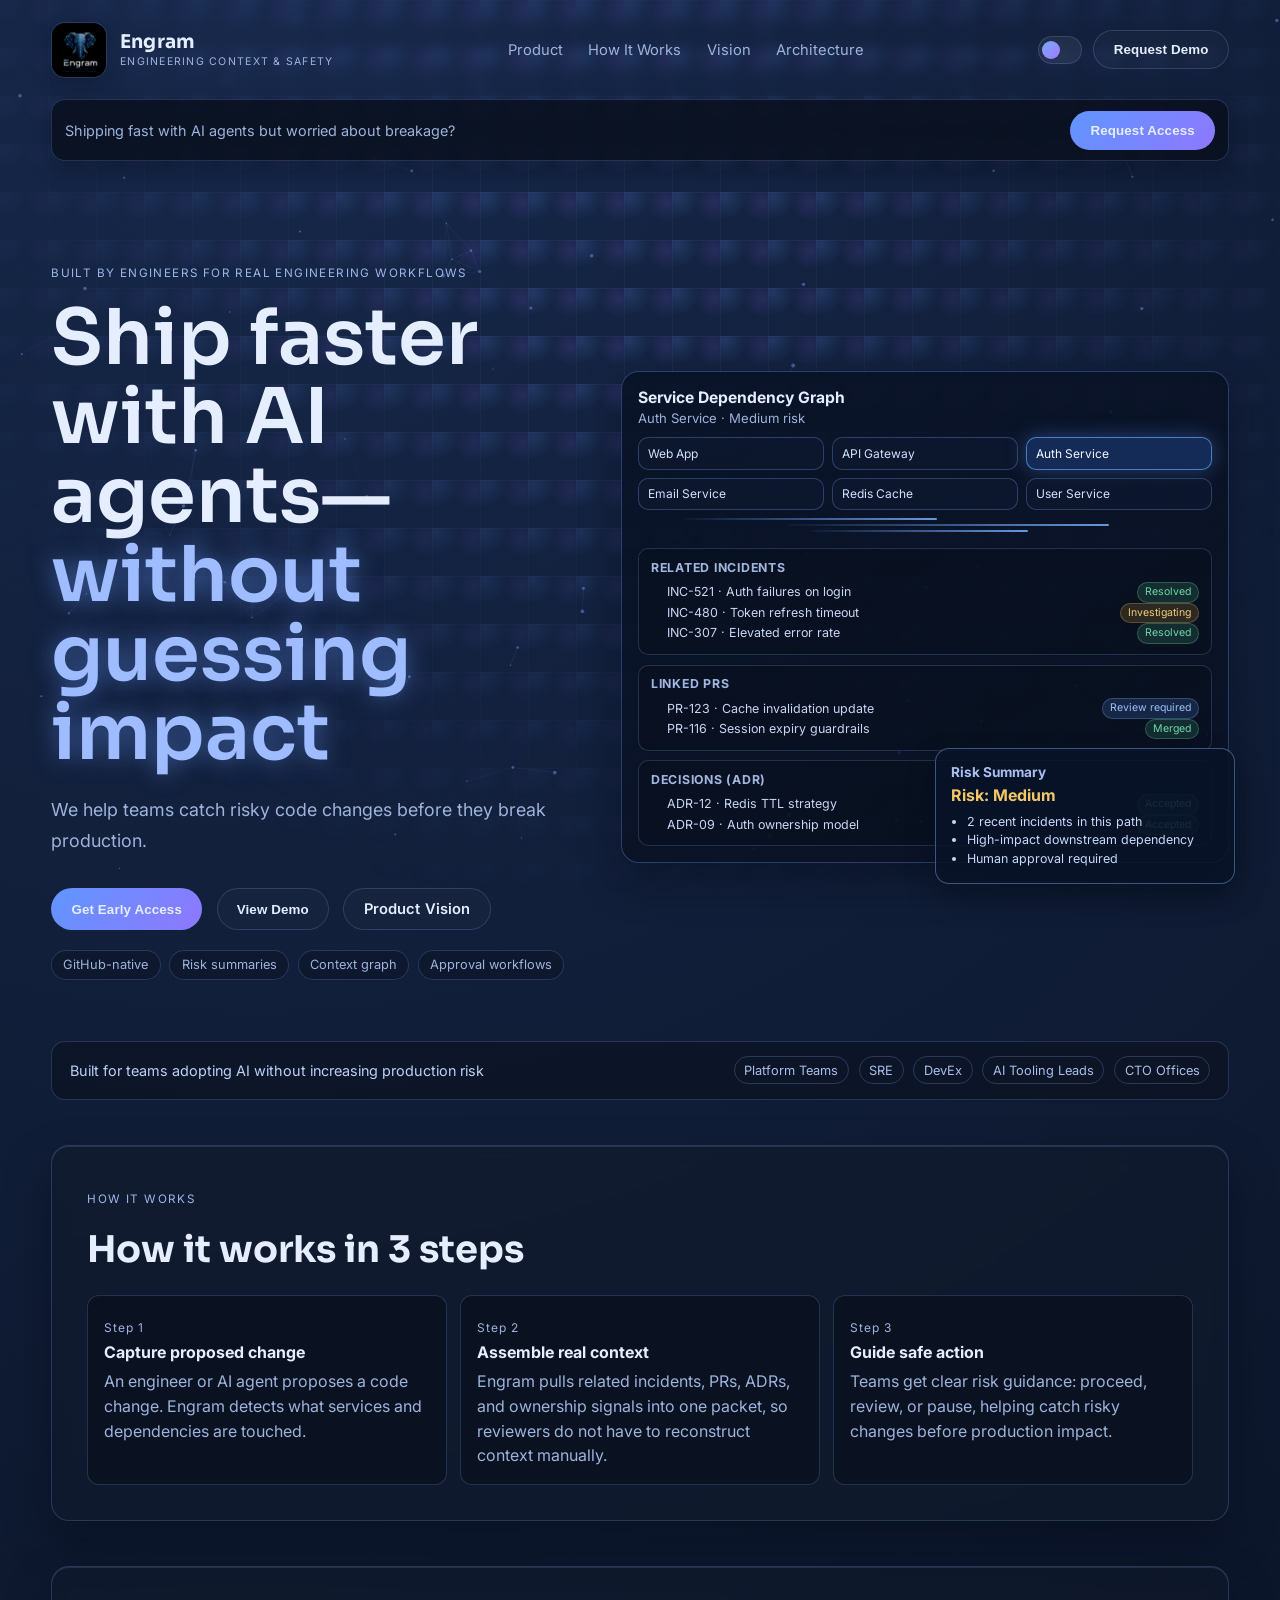
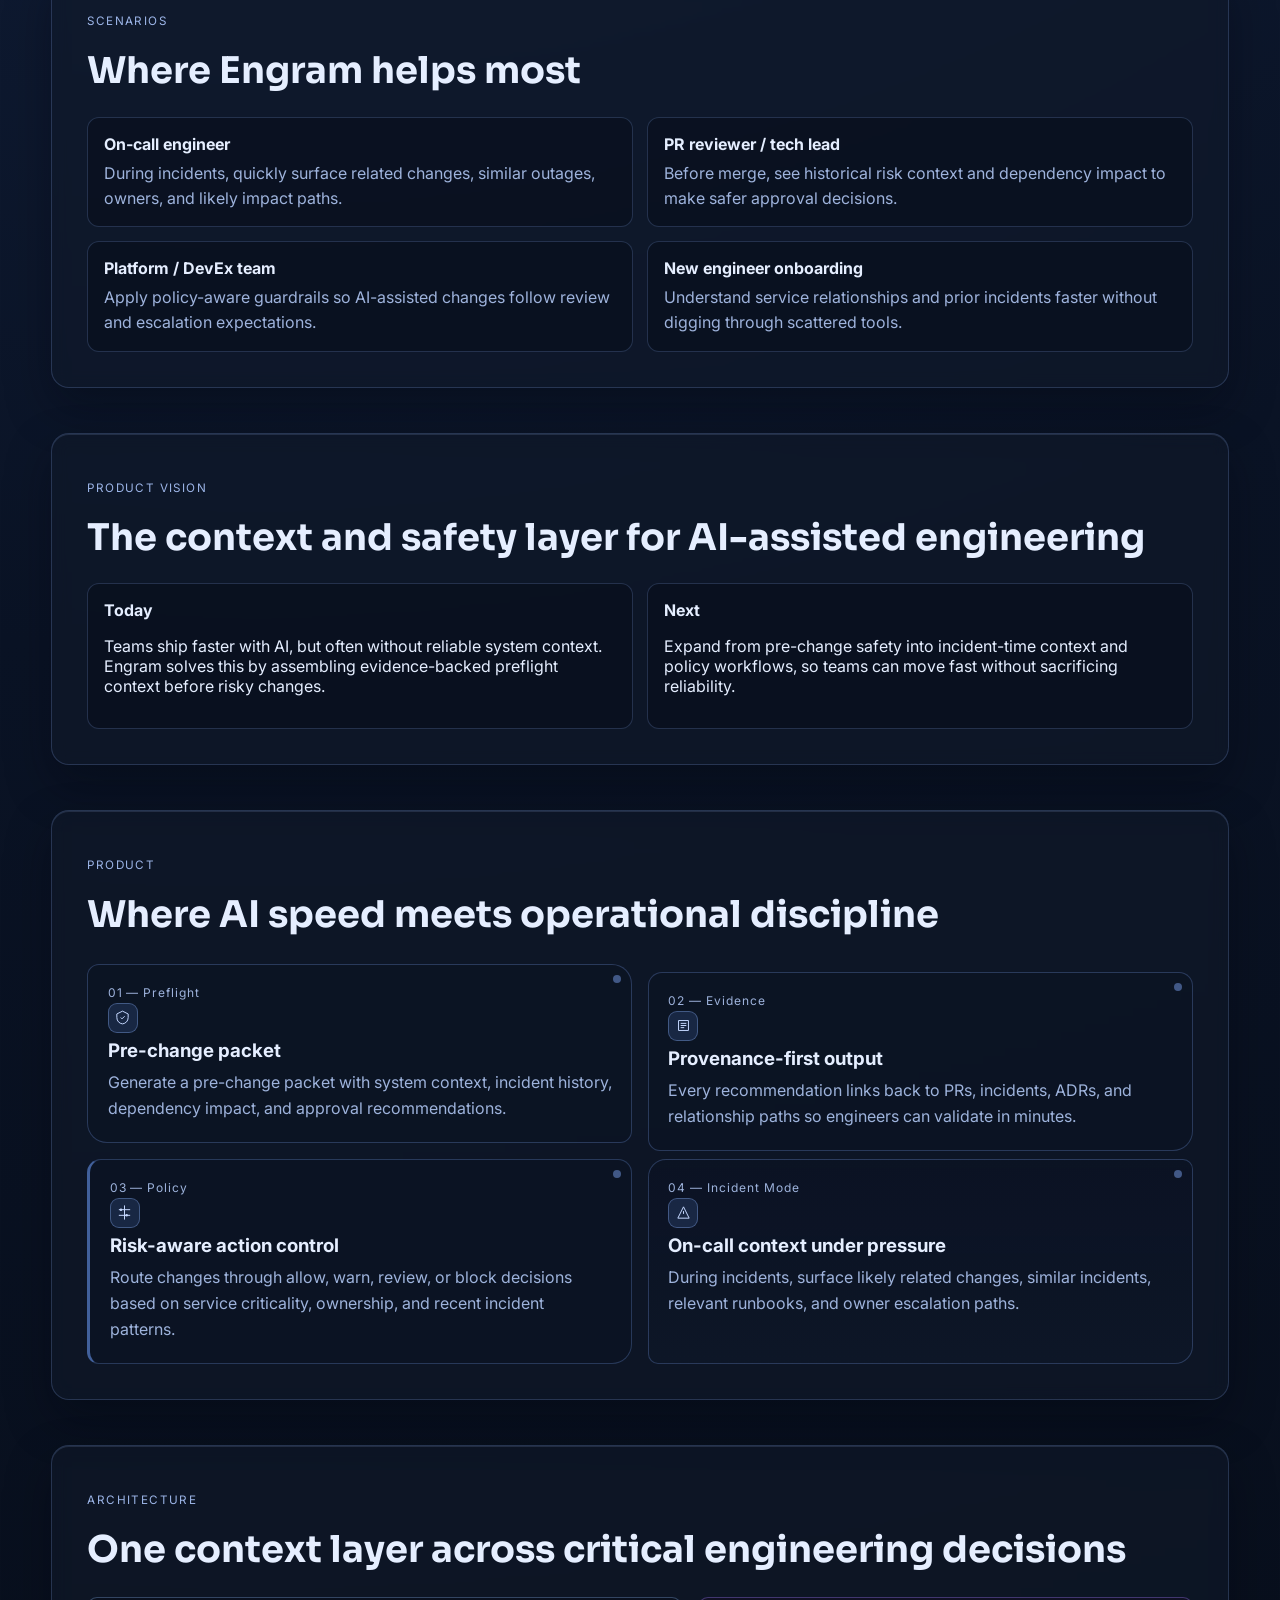
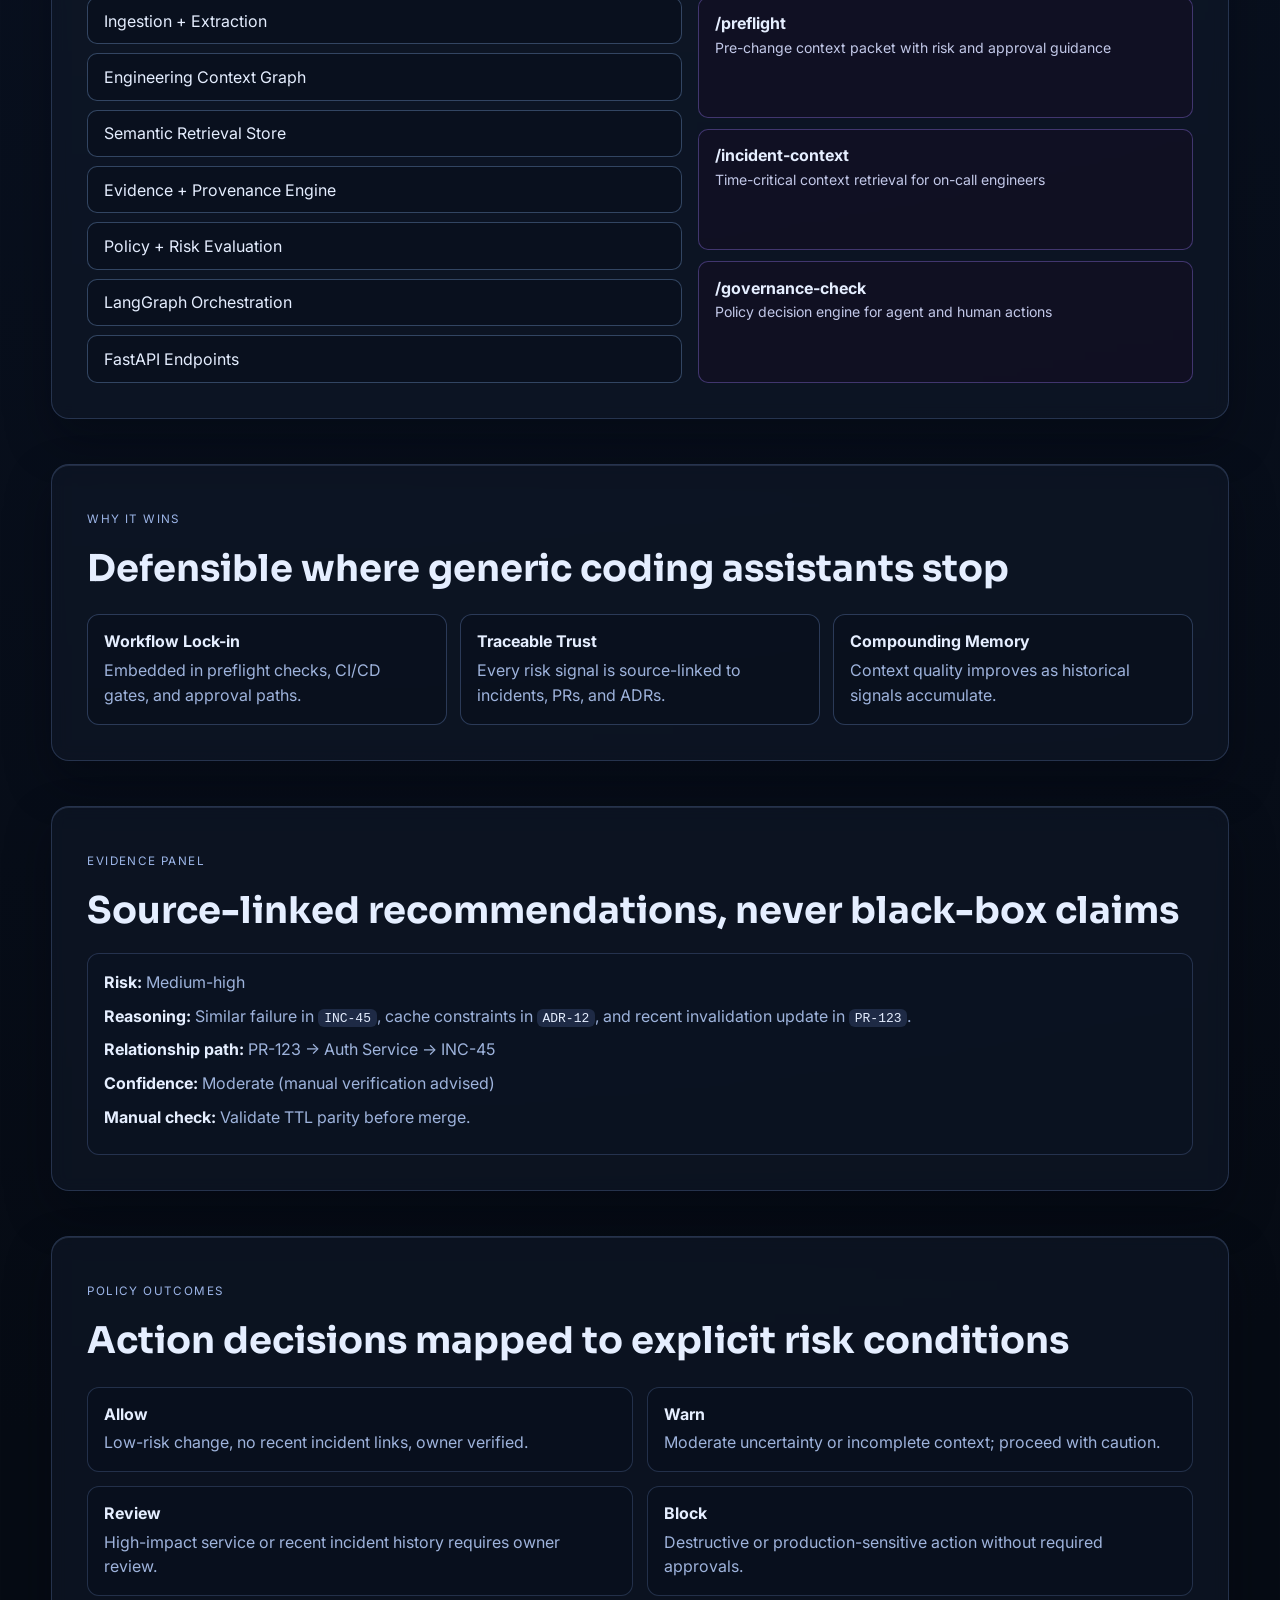
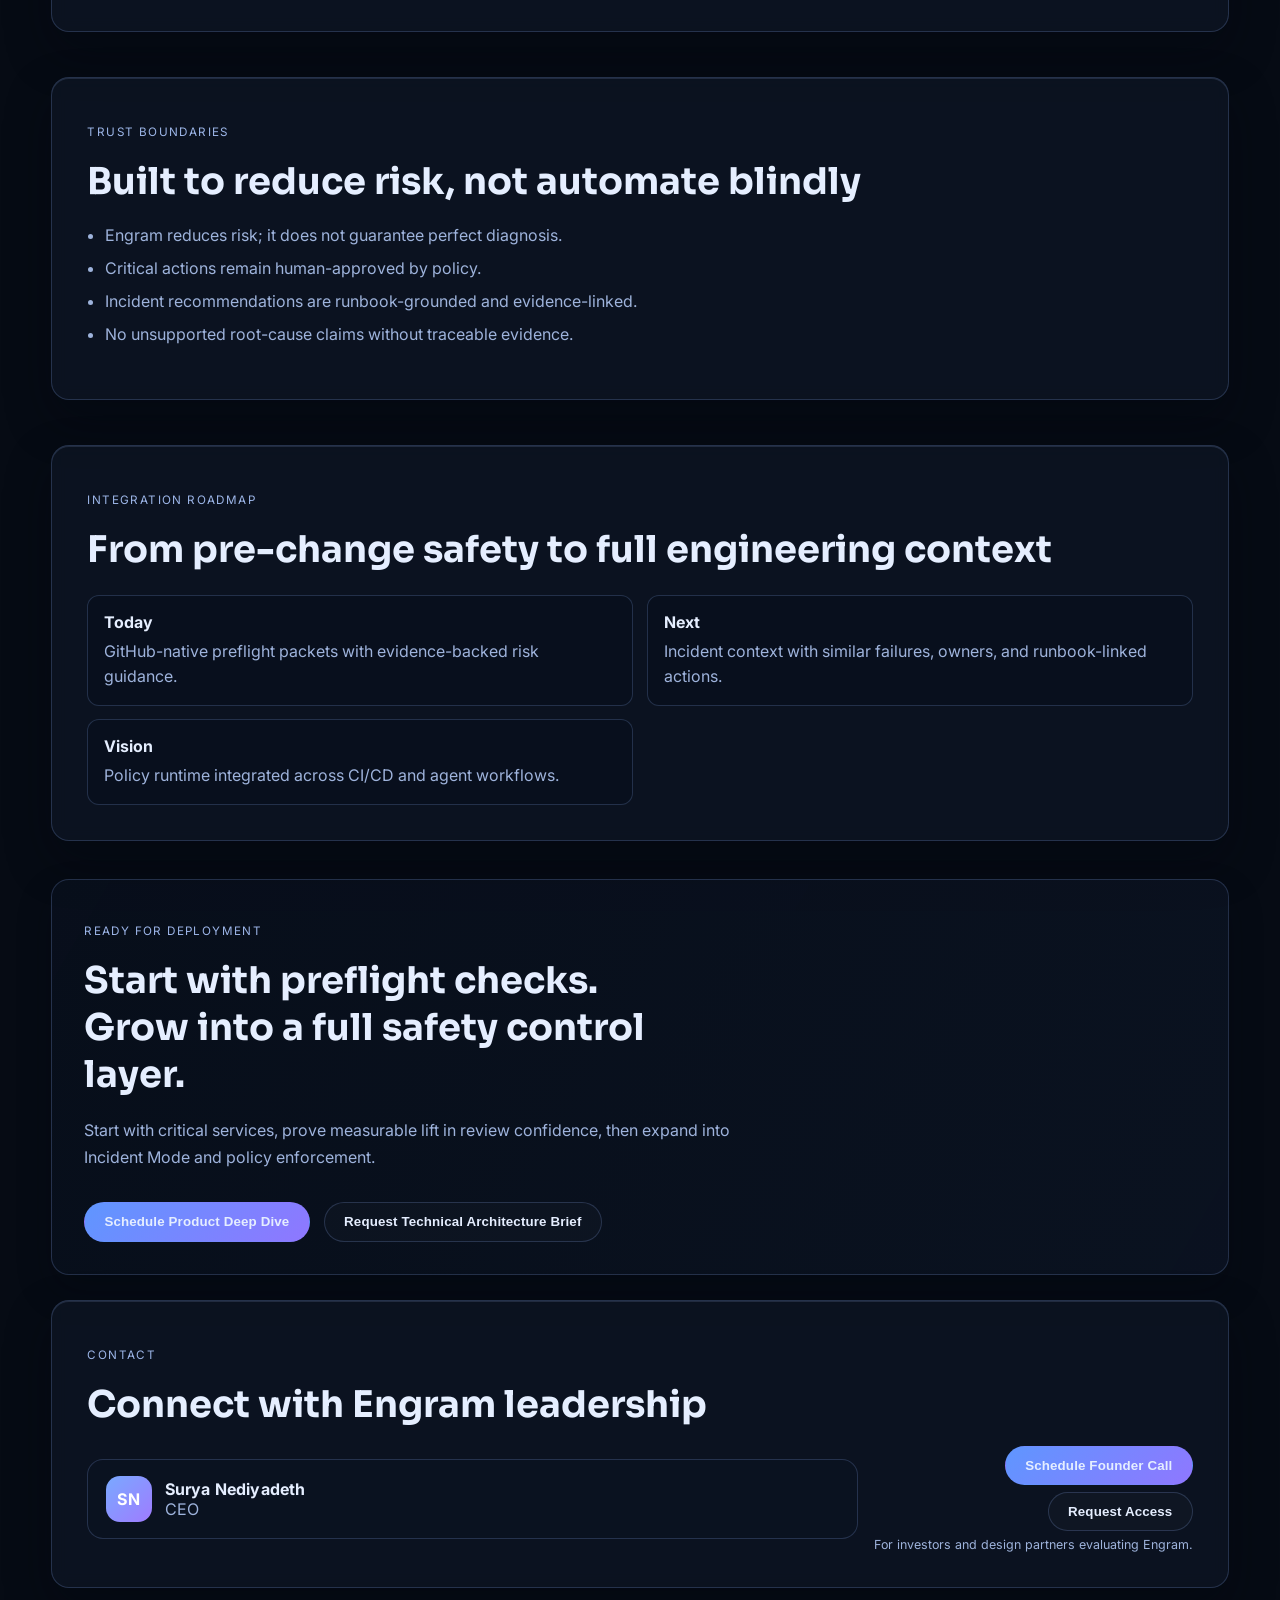
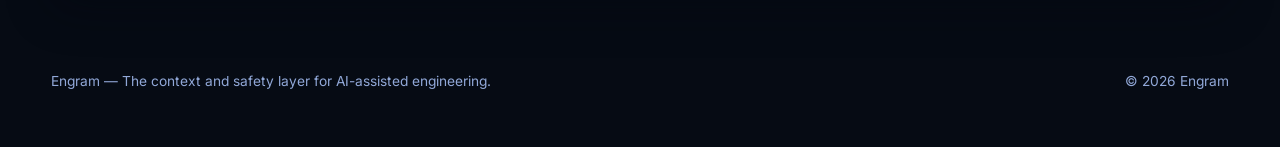
==== commit e27a4619: "feat: Updated website" ====
--- a/website/index.html
+++ b/website/index.html
@@ -49,9 +49,9 @@
       </div>
       <nav>
         <a href="#product">Product</a>
+        <a href="#how-it-works">How It Works</a>
         <a href="#vision">Vision</a>
         <a href="#architecture">Architecture</a>
-        <a href="#use-cases">Use Cases</a>
       </nav>
       <div class="nav-actions">
         <button class="theme-toggle" id="themeToggle" aria-label="Toggle theme">
@@ -72,13 +72,15 @@
           <div class="hero-left">
             <p class="eyebrow">Built by engineers for real engineering workflows</p>
             <h1>
-              Pre-change context
-              and safety for
-              <span>AI coding agents</span>
+              Ship faster
+              with AI
+              agents—
+              <span>without
+              guessing
+              impact</span>
             </h1>
             <p class="sub">
-              Engram gives your team the context it usually has to reconstruct manually: what broke
-              before, what this change touches, and what needs human review.
+              We help teams catch risky code changes before they break production.
             </p>
             <div class="hero-actions">
               <button class="btn btn-primary open-access-modal">Get Early Access</button>
@@ -161,6 +163,76 @@
         </div>
       </section>
 
+      <section class="shell panel reveal" id="how-it-works">
+        <div class="section-title-wrap">
+          <p class="eyebrow">How it works</p>
+          <h2>How it works in 3 steps</h2>
+        </div>
+        <div class="steps-grid">
+          <article>
+            <p class="card-label">Step 1</p>
+            <h3>Capture proposed change</h3>
+            <p>
+              An engineer or AI agent proposes a code change. Engram detects what services and
+              dependencies are touched.
+            </p>
+          </article>
+          <article>
+            <p class="card-label">Step 2</p>
+            <h3>Assemble real context</h3>
+            <p>
+              Engram pulls related incidents, PRs, ADRs, and ownership signals into one packet, so
+              reviewers do not have to reconstruct context manually.
+            </p>
+          </article>
+          <article>
+            <p class="card-label">Step 3</p>
+            <h3>Guide safe action</h3>
+            <p>
+              Teams get clear risk guidance: proceed, review, or pause, helping catch risky changes
+              before production impact.
+            </p>
+          </article>
+        </div>
+      </section>
+
+      <section class="shell panel reveal" id="scenarios">
+        <div class="section-title-wrap">
+          <p class="eyebrow">Scenarios</p>
+          <h2>Where Engram helps most</h2>
+        </div>
+        <div class="scenario-grid">
+          <article>
+            <h3>On-call engineer</h3>
+            <p>
+              During incidents, quickly surface related changes, similar outages, owners, and
+              likely impact paths.
+            </p>
+          </article>
+          <article>
+            <h3>PR reviewer / tech lead</h3>
+            <p>
+              Before merge, see historical risk context and dependency impact to make safer approval
+              decisions.
+            </p>
+          </article>
+          <article>
+            <h3>Platform / DevEx team</h3>
+            <p>
+              Apply policy-aware guardrails so AI-assisted changes follow review and escalation
+              expectations.
+            </p>
+          </article>
+          <article>
+            <h3>New engineer onboarding</h3>
+            <p>
+              Understand service relationships and prior incidents faster without digging through
+              scattered tools.
+            </p>
+          </article>
+        </div>
+      </section>
+
       <section id="vision" class="shell panel reveal">
         <div class="section-title-wrap">
           <p class="eyebrow">Product Vision</p>
@@ -305,33 +377,6 @@
 
       <section class="shell panel reveal">
         <div class="section-title-wrap">
-          <p class="eyebrow">Workflow Proof</p>
-          <h2>What changes in day-to-day engineering workflow</h2>
-        </div>
-        <div class="journey-grid">
-          <article>
-            <h3>Preflight Mode (Before change)</h3>
-            <ol>
-              <li>Engineer or AI agent proposes a change.</li>
-              <li>Engram assembles context packet from PRs, incidents, ADRs, and dependencies.</li>
-              <li>Risk is classified and mapped to approval policy.</li>
-              <li>Team proceeds with evidence-linked guidance.</li>
-            </ol>
-          </article>
-          <article>
-            <h3>Incident Mode (After breakage)</h3>
-            <ol>
-              <li>Alert triggers incident context request.</li>
-              <li>Engram retrieves similar incidents, recent changes, owners, and runbooks.</li>
-              <li>Investigation sequence is prioritized with source evidence.</li>
-              <li>On-call engineers decide next action with reduced guesswork.</li>
-            </ol>
-          </article>
-        </div>
-      </section>
-
-      <section class="shell panel reveal">
-        <div class="section-title-wrap">
           <p class="eyebrow">Evidence Panel</p>
           <h2>Source-linked recommendations, never black-box claims</h2>
         </div>
@@ -360,60 +405,6 @@
         </div>
       </section>
 
-      <section id="use-cases" class="shell panel use-cases reveal">
-        <div class="section-title-wrap">
-          <p class="eyebrow">Who It Serves</p>
-          <h2>Engineering teams adopting AI without increasing production risk</h2>
-        </div>
-        <div class="chips">
-          <span>Platform Teams</span>
-          <span>SRE</span>
-          <span>AI Tooling Leads</span>
-          <span>CTO Offices</span>
-          <span>Fast-moving startups</span>
-        </div>
-      </section>
-
-      <section class="shell panel reveal">
-        <div class="section-title-wrap">
-          <p class="eyebrow">Measured Value</p>
-          <h2>Metrics teams can validate in 30-60 days</h2>
-        </div>
-        <div class="kpi-grid">
-          <article><h3>Context Time</h3><p>Reduced time spent gathering review context before risky PRs.</p></article>
-          <article><h3>Risk Visibility</h3><p>Fewer missed historical risks in pre-merge decisions.</p></article>
-          <article><h3>Reliability</h3><p>Reduction trend in risky merges and rollback frequency.</p></article>
-          <article><h3>Onboarding Speed</h3><p>Faster service understanding for new engineers and responders.</p></article>
-        </div>
-      </section>
-
-      <section class="shell panel reveal">
-        <div class="section-title-wrap">
-          <p class="eyebrow">Execution Strategy</p>
-          <h2>Ship a focused wedge, expand with evidence</h2>
-        </div>
-        <div class="phase-grid">
-          <article>
-            <h3>Now (MVP)</h3>
-            <ul>
-              <li>Preflight packet for high-risk services</li>
-              <li>Graph + vector retrieval</li>
-              <li>Evidence-linked risk guidance</li>
-              <li>FastAPI query workflow</li>
-            </ul>
-          </article>
-          <article>
-            <h3>Next (Expansion)</h3>
-            <ul>
-              <li>Incident Mode context packet</li>
-              <li>Policy enforcement refinement</li>
-              <li>Integration depth across toolchain</li>
-              <li>Workflow-level governance controls</li>
-            </ul>
-          </article>
-        </div>
-      </section>
-
       <section class="shell panel reveal">
         <div class="section-title-wrap">
           <p class="eyebrow">Trust Boundaries</p>
@@ -430,12 +421,12 @@
       <section class="shell panel reveal">
         <div class="section-title-wrap">
           <p class="eyebrow">Integration Roadmap</p>
-          <h2>Progressive integration without overclaiming</h2>
+          <h2>From pre-change safety to full engineering context</h2>
         </div>
         <div class="roadmap-track">
-          <article><h3>Phase 1</h3><p>GitHub + structured artifacts + preflight packets</p></article>
-          <article><h3>Phase 2</h3><p>Incident tooling context and runbook integration</p></article>
-          <article><h3>Phase 3</h3><p>Policy runtime integration in CI/CD and agent workflows</p></article>
+          <article><h3>Today</h3><p>GitHub-native preflight packets with evidence-backed risk guidance.</p></article>
+          <article><h3>Next</h3><p>Incident context with similar failures, owners, and runbook-linked actions.</p></article>
+          <article><h3>Vision</h3><p>Policy runtime integrated across CI/CD and agent workflows.</p></article>
         </div>
       </section>
 
--- a/website/styles.css
+++ b/website/styles.css
@@ -25,6 +25,26 @@
   box-sizing: border-box;
 }
 
+:focus:not(:focus-visible) {
+  outline: none;
+}
+
+:focus-visible {
+  outline: 2px solid var(--accent);
+  outline-offset: 3px;
+  border-radius: 4px;
+}
+
+.theme-toggle:focus-visible {
+  border-radius: 999px;
+}
+
+input:focus-visible,
+textarea:focus-visible {
+  border-radius: 8px;
+  outline-offset: 2px;
+}
+
 body {
   margin: 0;
   font-family: Inter, -apple-system, BlinkMacSystemFont, "Segoe UI", sans-serif;
@@ -60,7 +80,7 @@
   --panel: rgba(255, 250, 239, 0.83);
   --border: rgba(156, 117, 52, 0.24);
   --text: #3d2a19;
-  --muted: #6e5032;
+  --muted: #573617;
   --accent: #aa6f1d;
   --accent-2: #d29945;
   --surface-1: rgba(255, 248, 232, 0.92);
@@ -86,6 +106,10 @@
     linear-gradient(90deg, rgba(186, 145, 87, 0.08) 1px, transparent 1px);
 }
 
+body[data-theme="light"] .eyebrow {
+  color: #8b581c;
+}
+
 .shell {
   width: min(1200px, 92vw);
   margin: 0 auto;
@@ -730,6 +754,56 @@
   padding: 0.35rem 0.6rem;
 }
 
+.steps-grid {
+  margin-top: 1.4rem;
+  display: grid;
+  grid-template-columns: repeat(3, minmax(0, 1fr));
+  gap: 0.85rem;
+}
+
+.steps-grid article {
+  border: 1px solid var(--border);
+  border-radius: 12px;
+  padding: 1rem;
+  background: var(--surface-3);
+}
+
+.steps-grid h3 {
+  margin: 0.25rem 0 0;
+  font-size: 1rem;
+}
+
+.steps-grid p {
+  margin: 0.45rem 0 0;
+  color: var(--muted);
+  line-height: 1.55;
+}
+
+.scenario-grid {
+  margin-top: 1.4rem;
+  display: grid;
+  grid-template-columns: repeat(2, minmax(0, 1fr));
+  gap: 0.85rem;
+}
+
+.scenario-grid article {
+  border: 1px solid var(--border);
+  border-radius: 12px;
+  padding: 1rem;
+  background: var(--surface-3);
+}
+
+.scenario-grid h3 {
+  margin: 0;
+  font-size: 1rem;
+}
+
+.scenario-grid p {
+  margin: 0.45rem 0 0;
+  color: var(--muted);
+  line-height: 1.55;
+}
+
 .pillars {
   margin-top: 1.4rem;
   display: grid;
@@ -1148,6 +1222,8 @@
   .hero-layout,
   .feature-grid,
   .architecture-grid,
+  .steps-grid,
+  .scenario-grid,
   .pillars,
   .journey-grid,
   .policy-grid,
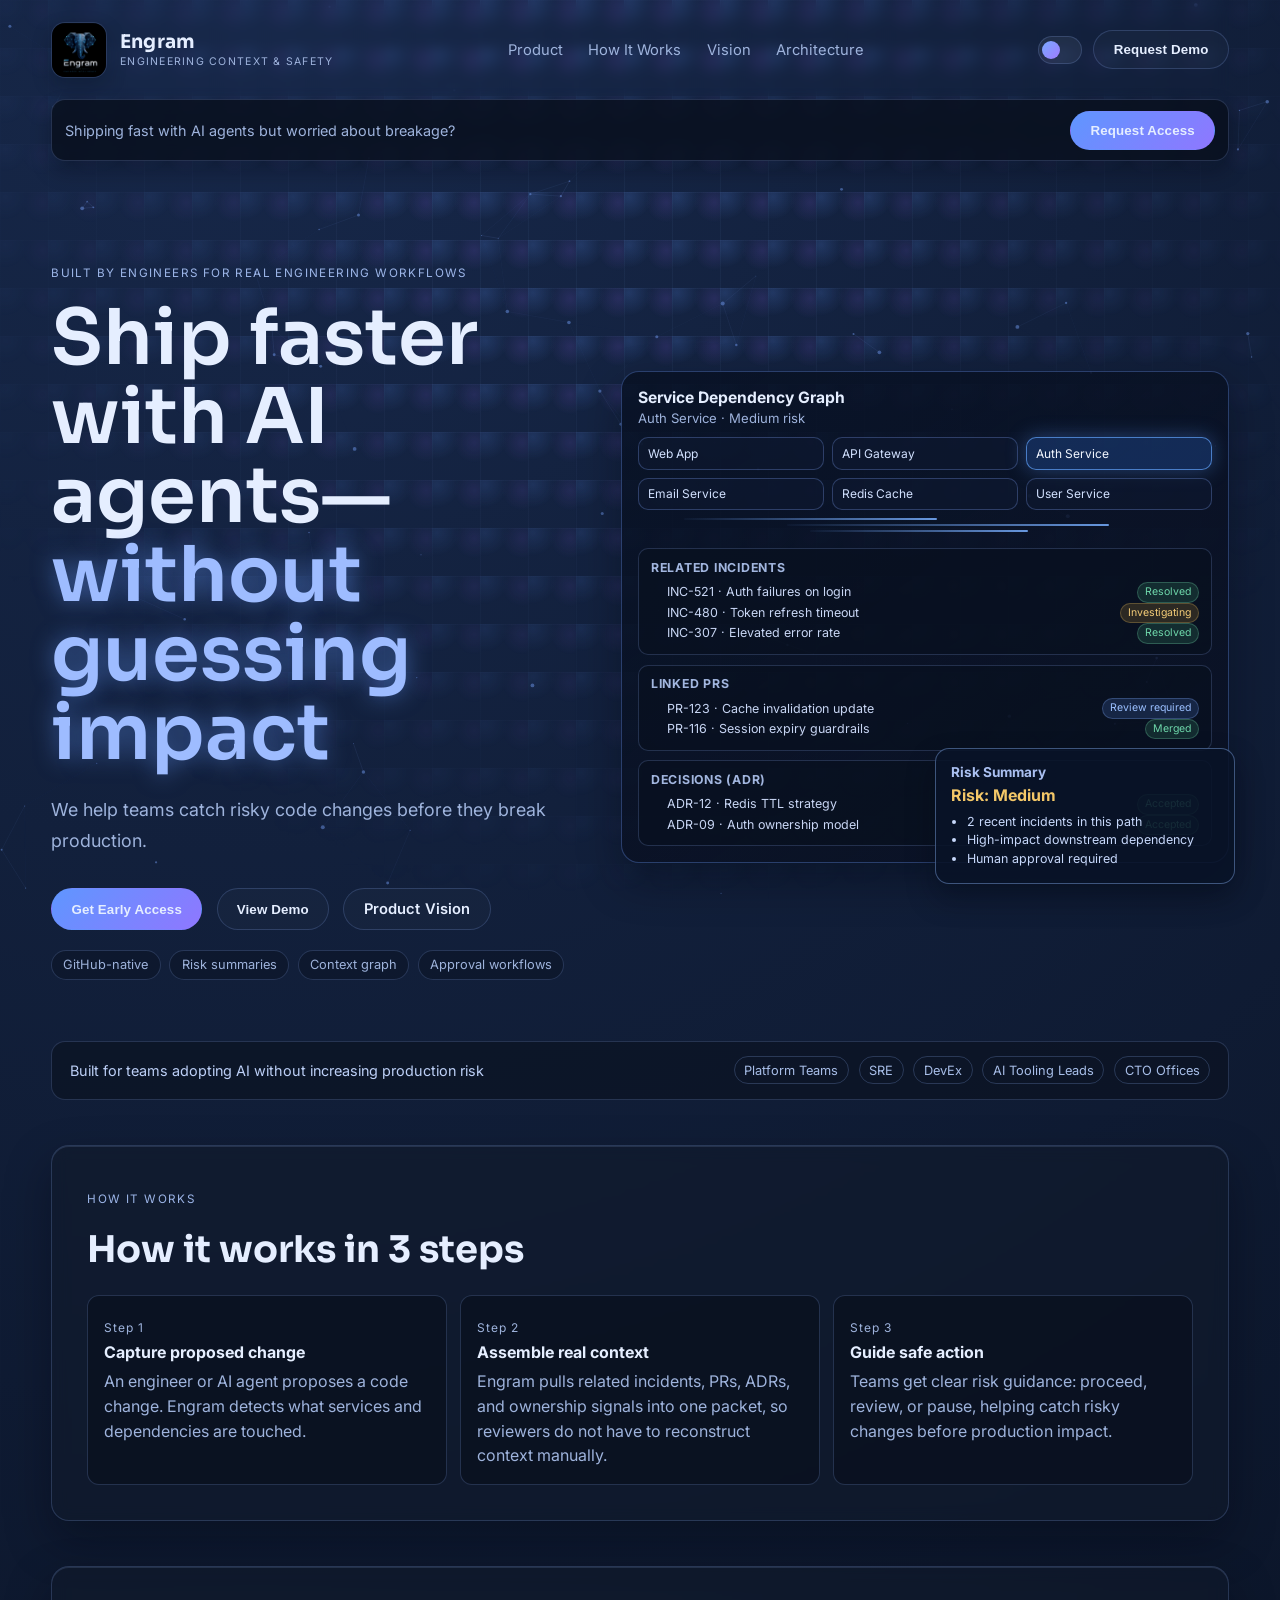
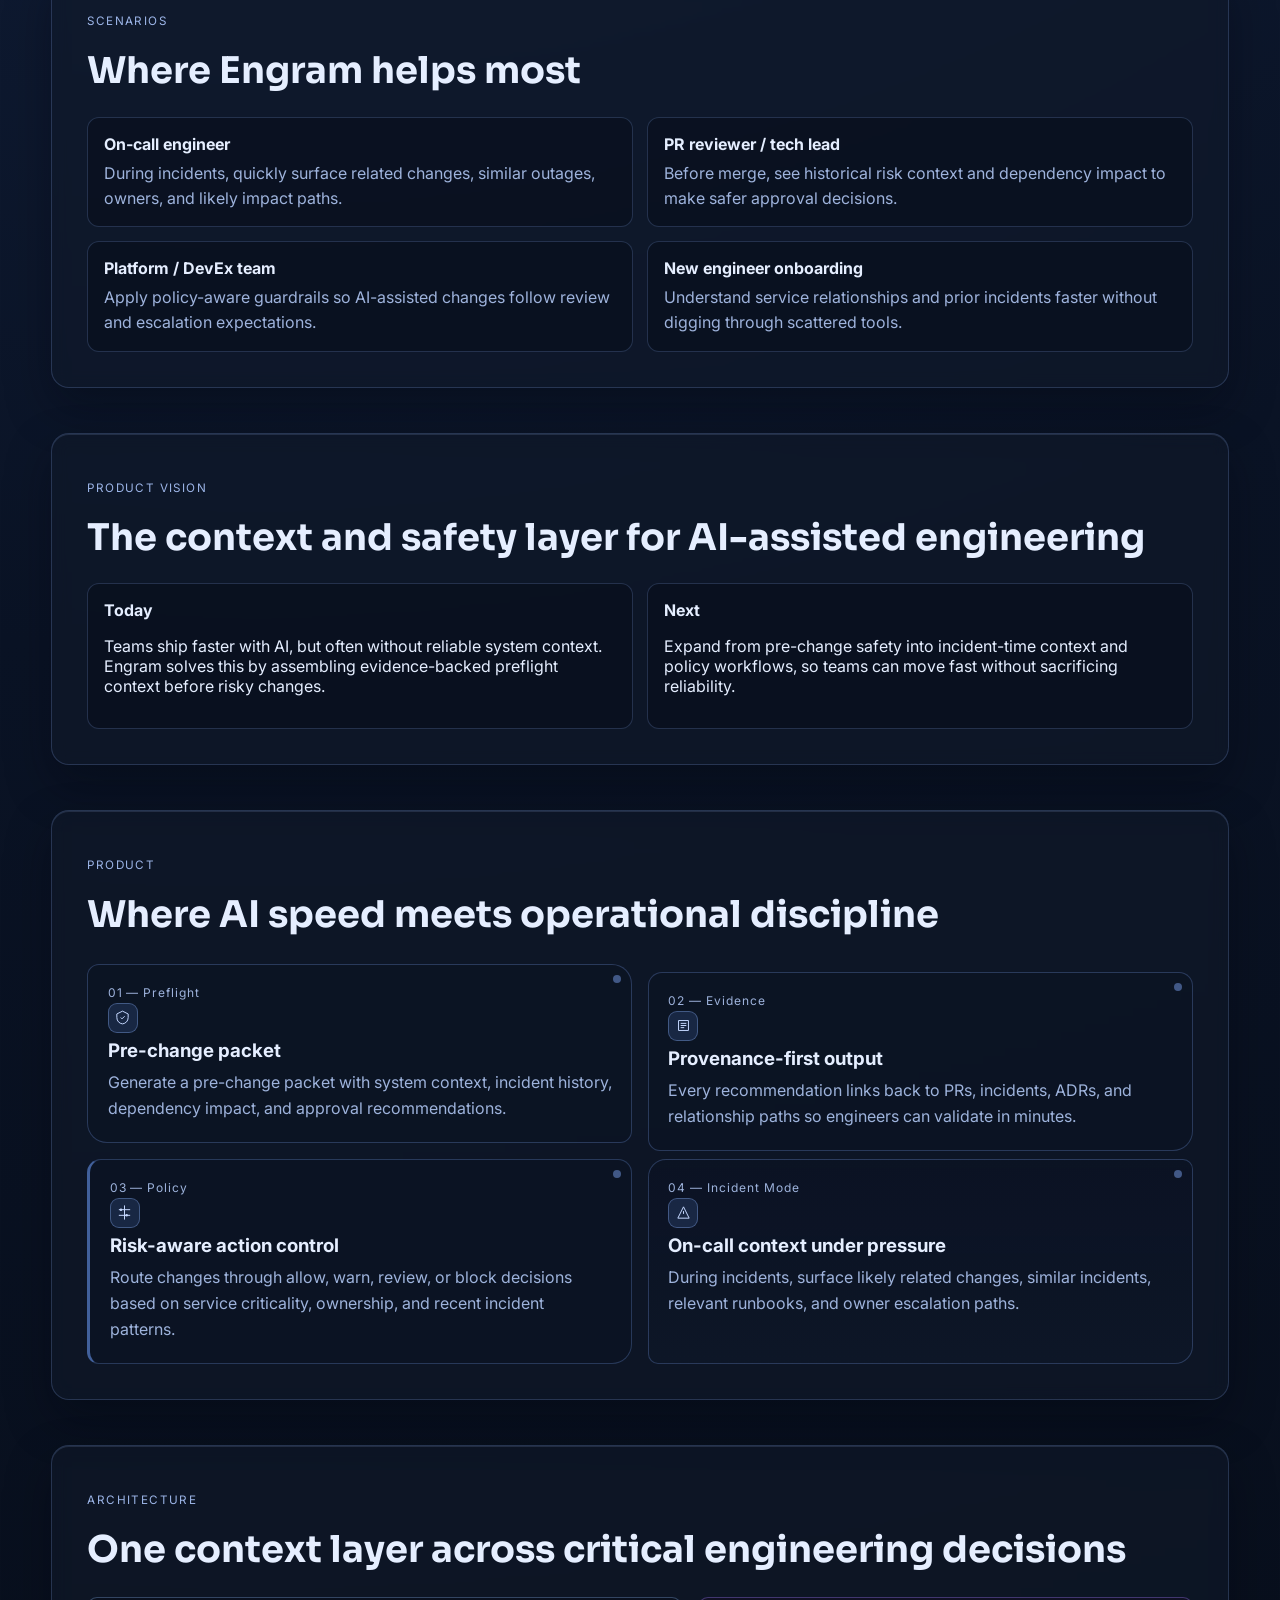
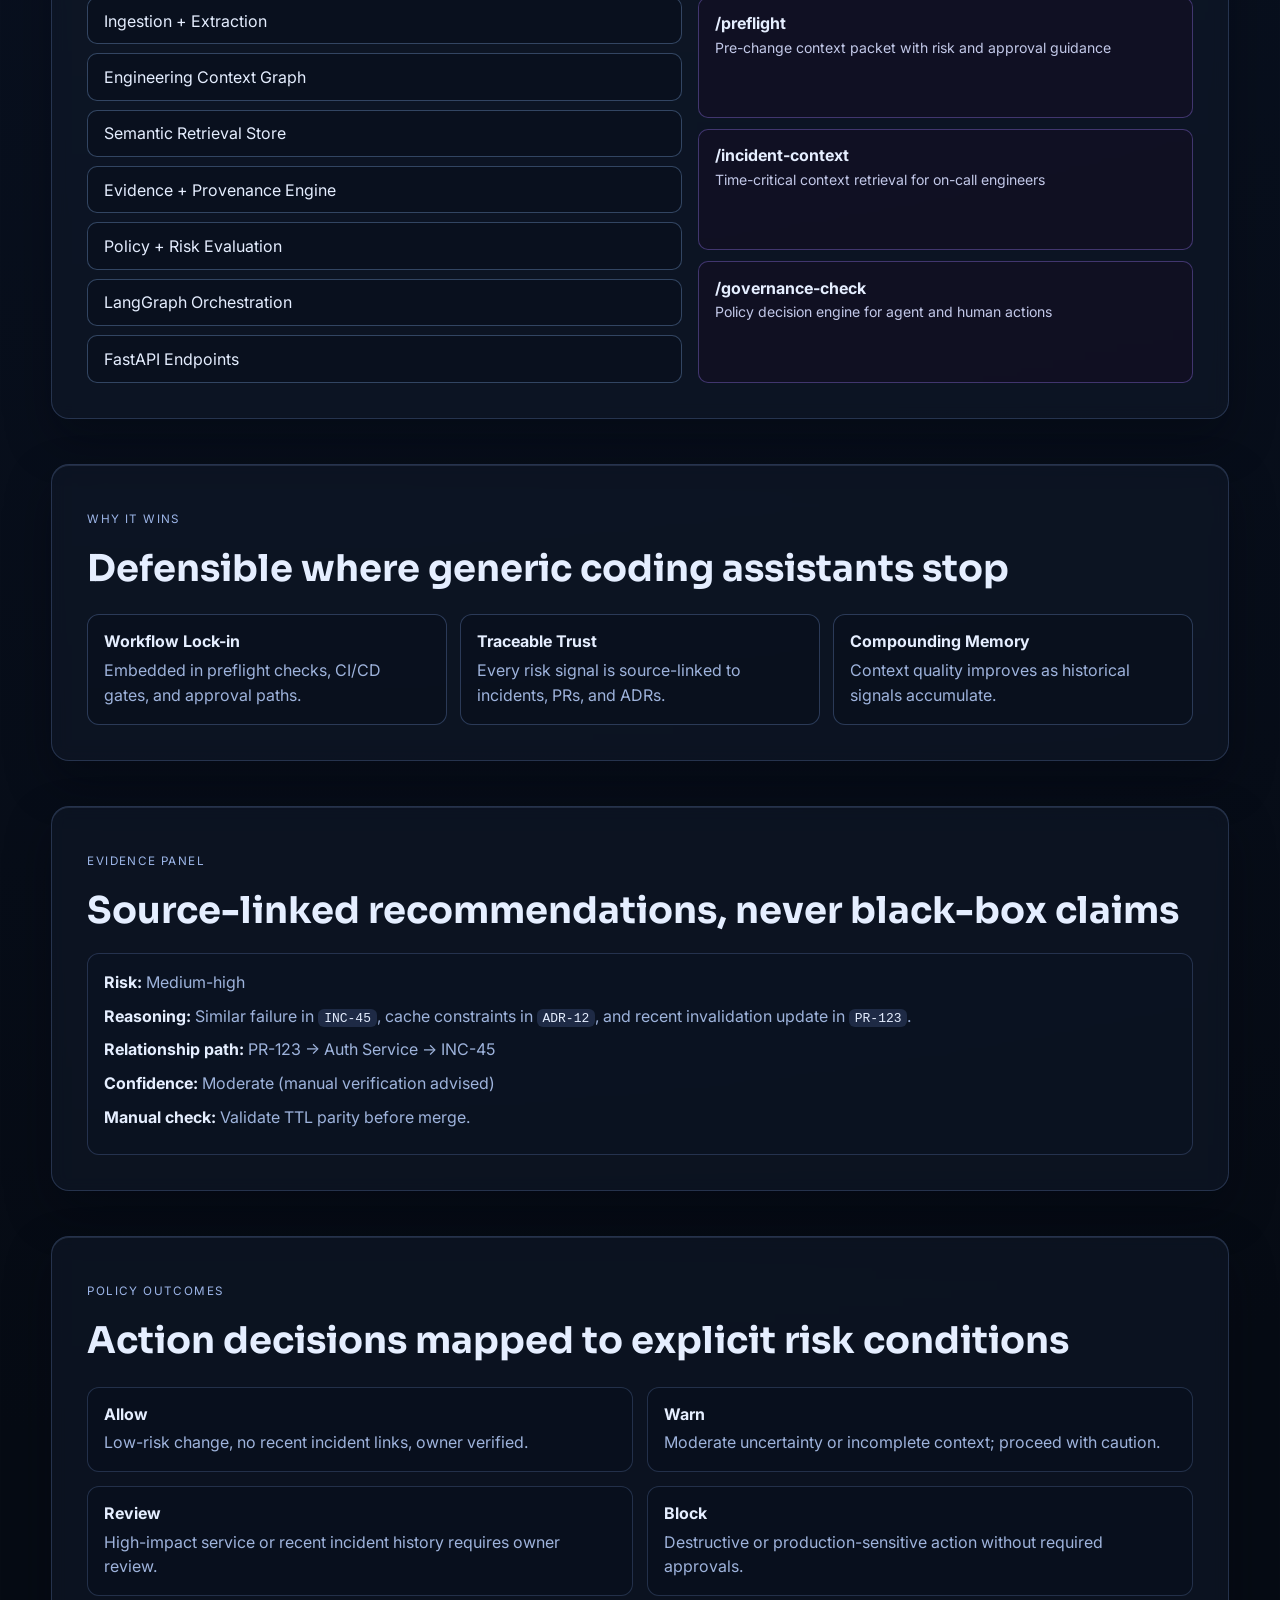
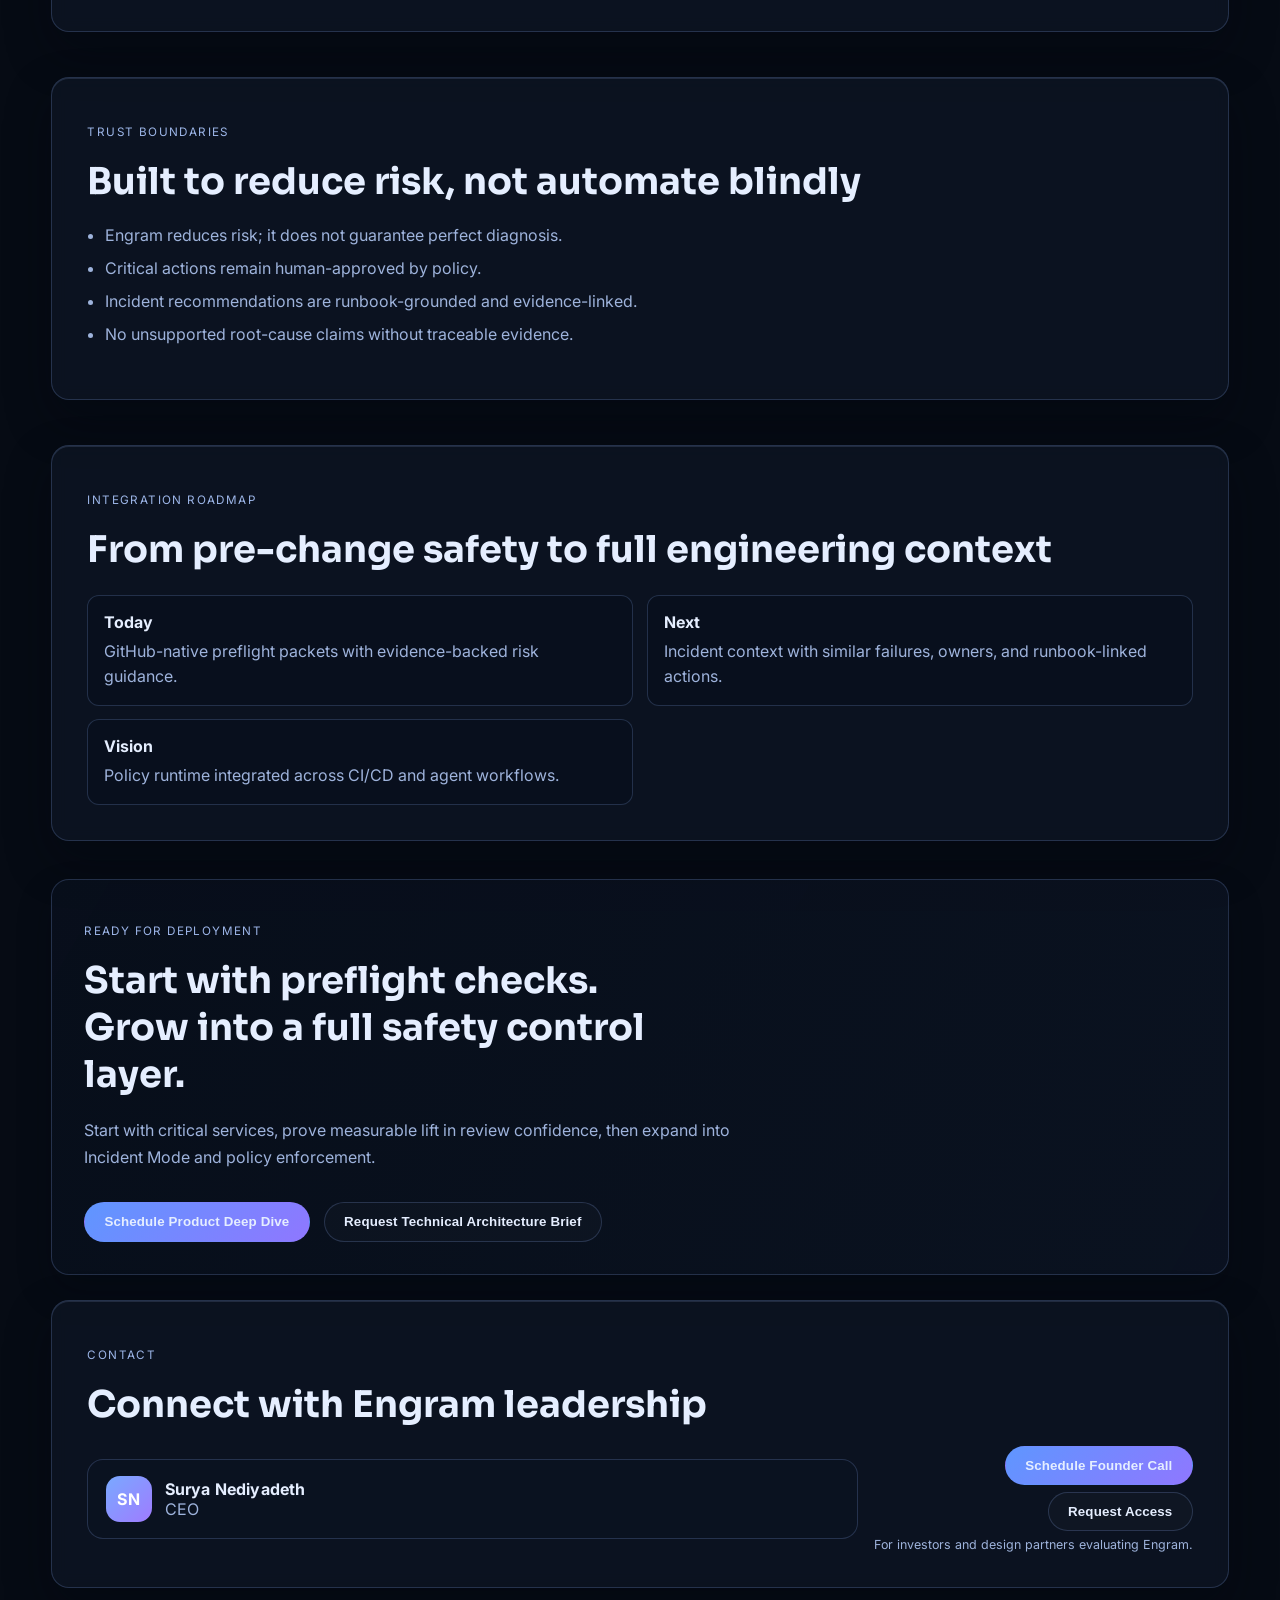
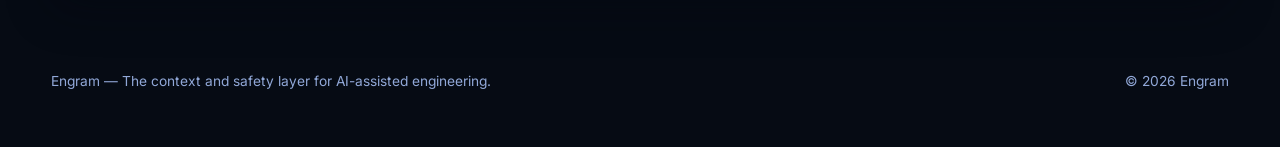
==== commit 6637550c: "feat: Updated website cache issue" ====
--- a/website/index.html
+++ b/website/index.html
@@ -30,7 +30,7 @@
       href="https://fonts.googleapis.com/css2?family=Inter:wght@400;500;600;700&family=Sora:wght@500;600;700&display=swap"
       rel="stylesheet"
     />
-    <link rel="stylesheet" href="./styles.css" />
+    <link rel="stylesheet" href="./styles.css?v=20260506-1" />
   </head>
   <body>
     <div class="bg-grid"></div>
@@ -516,6 +516,6 @@
       <p>© 2026 Engram</p>
     </footer>
 
-    <script defer src="./script.js"></script>
+    <script defer src="./script.js?v=20260506-1"></script>
   </body>
 </html>
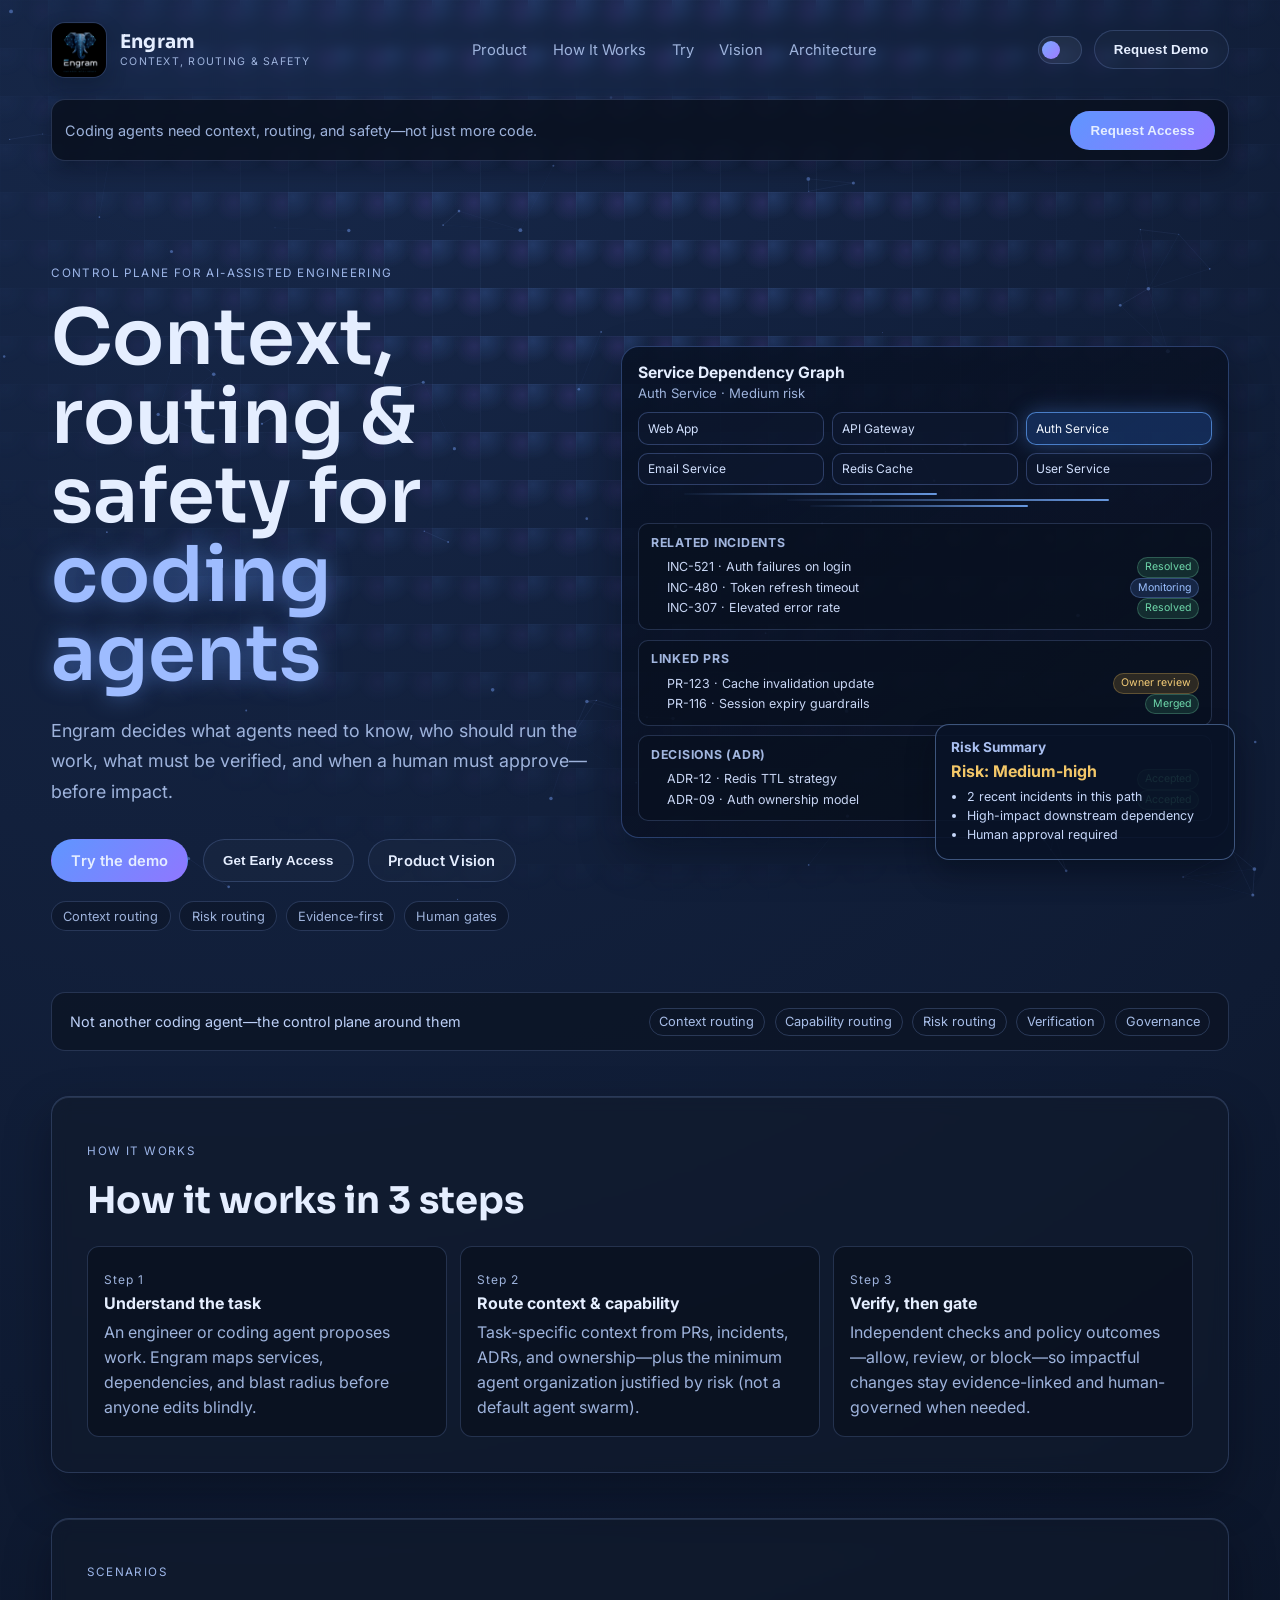
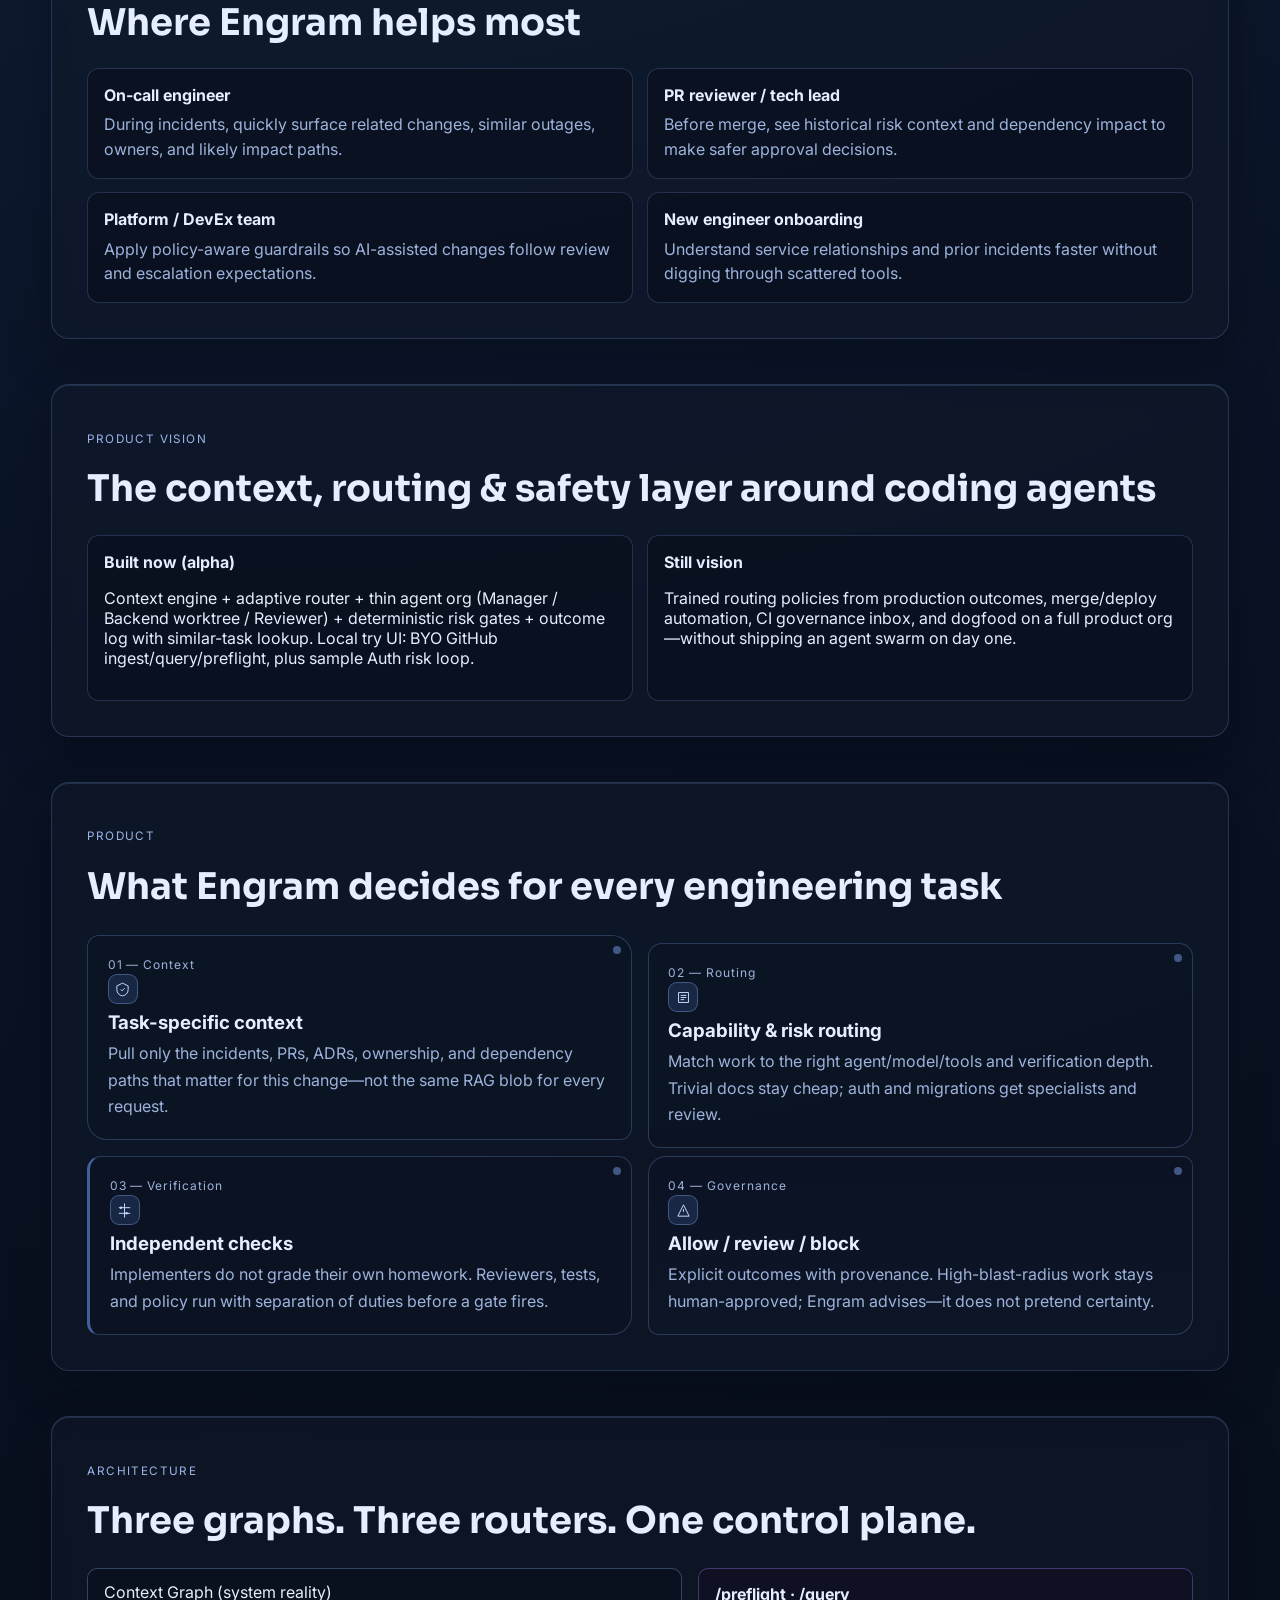
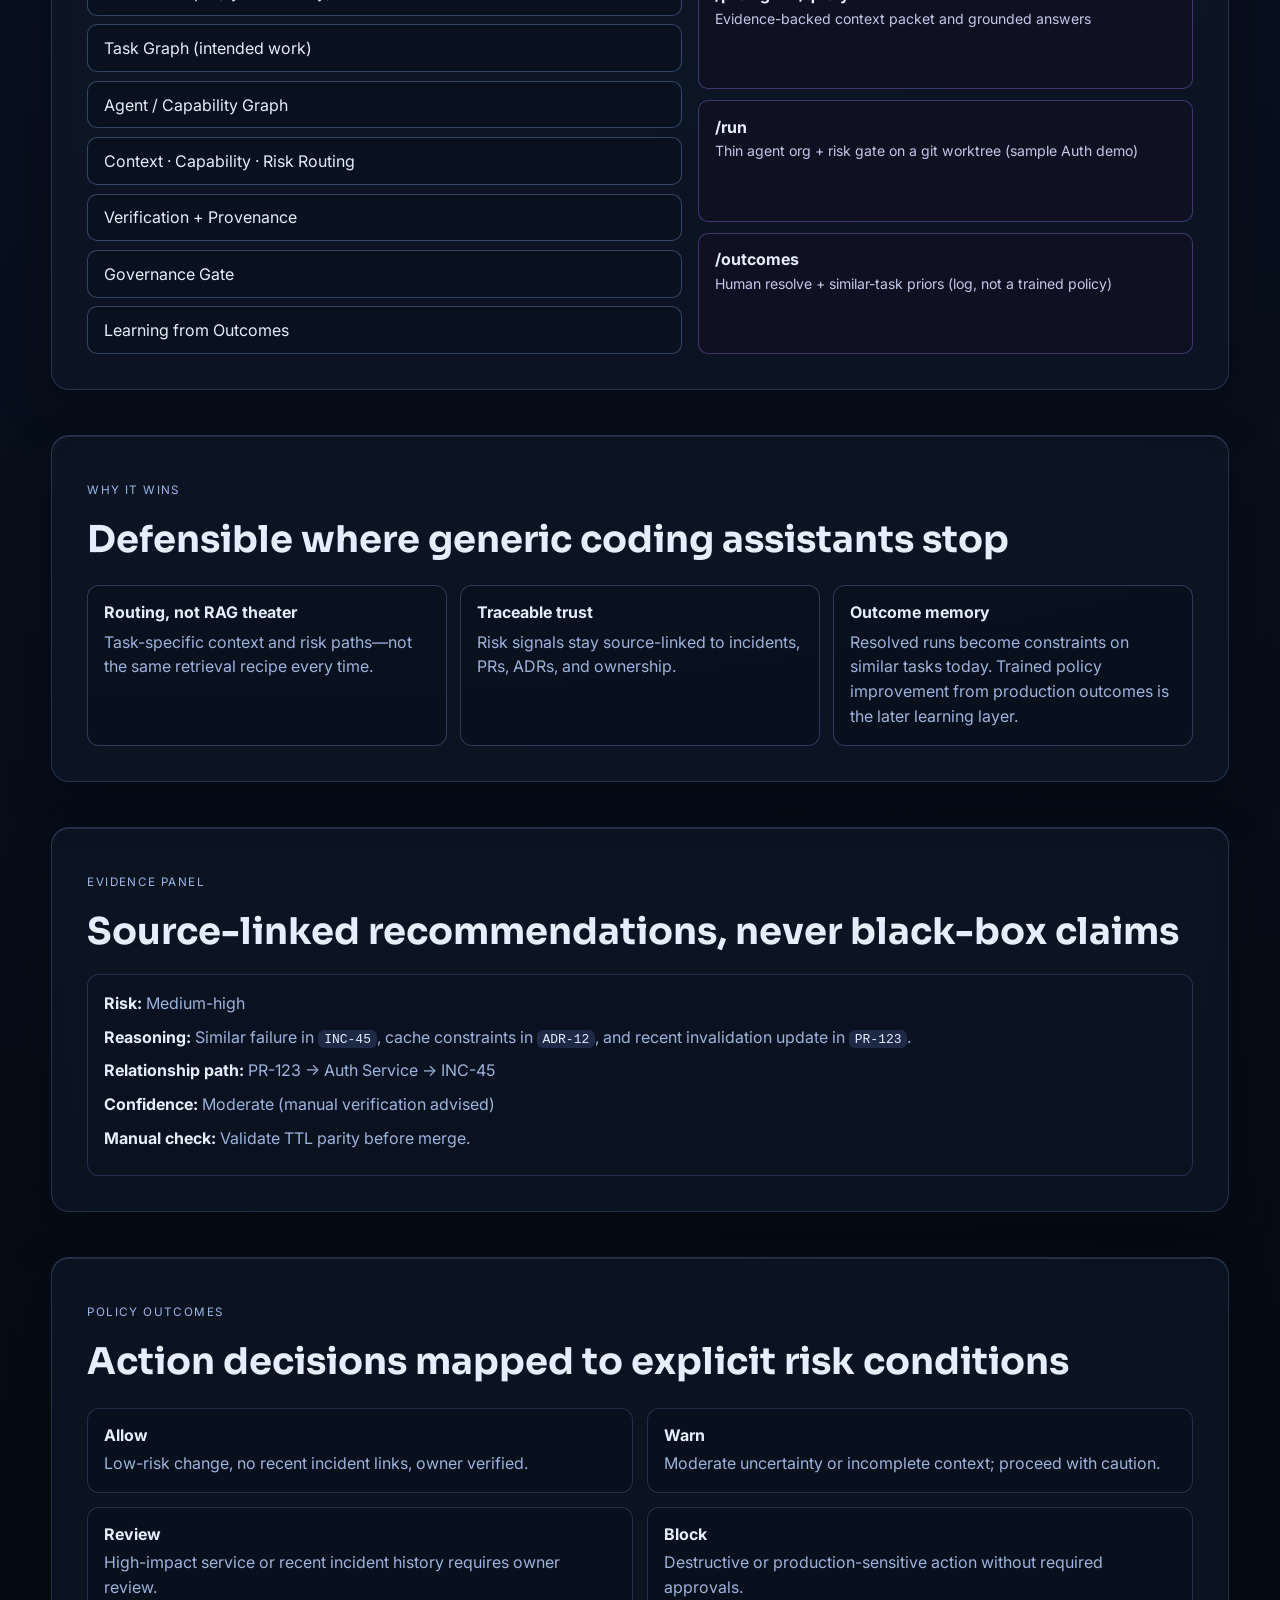
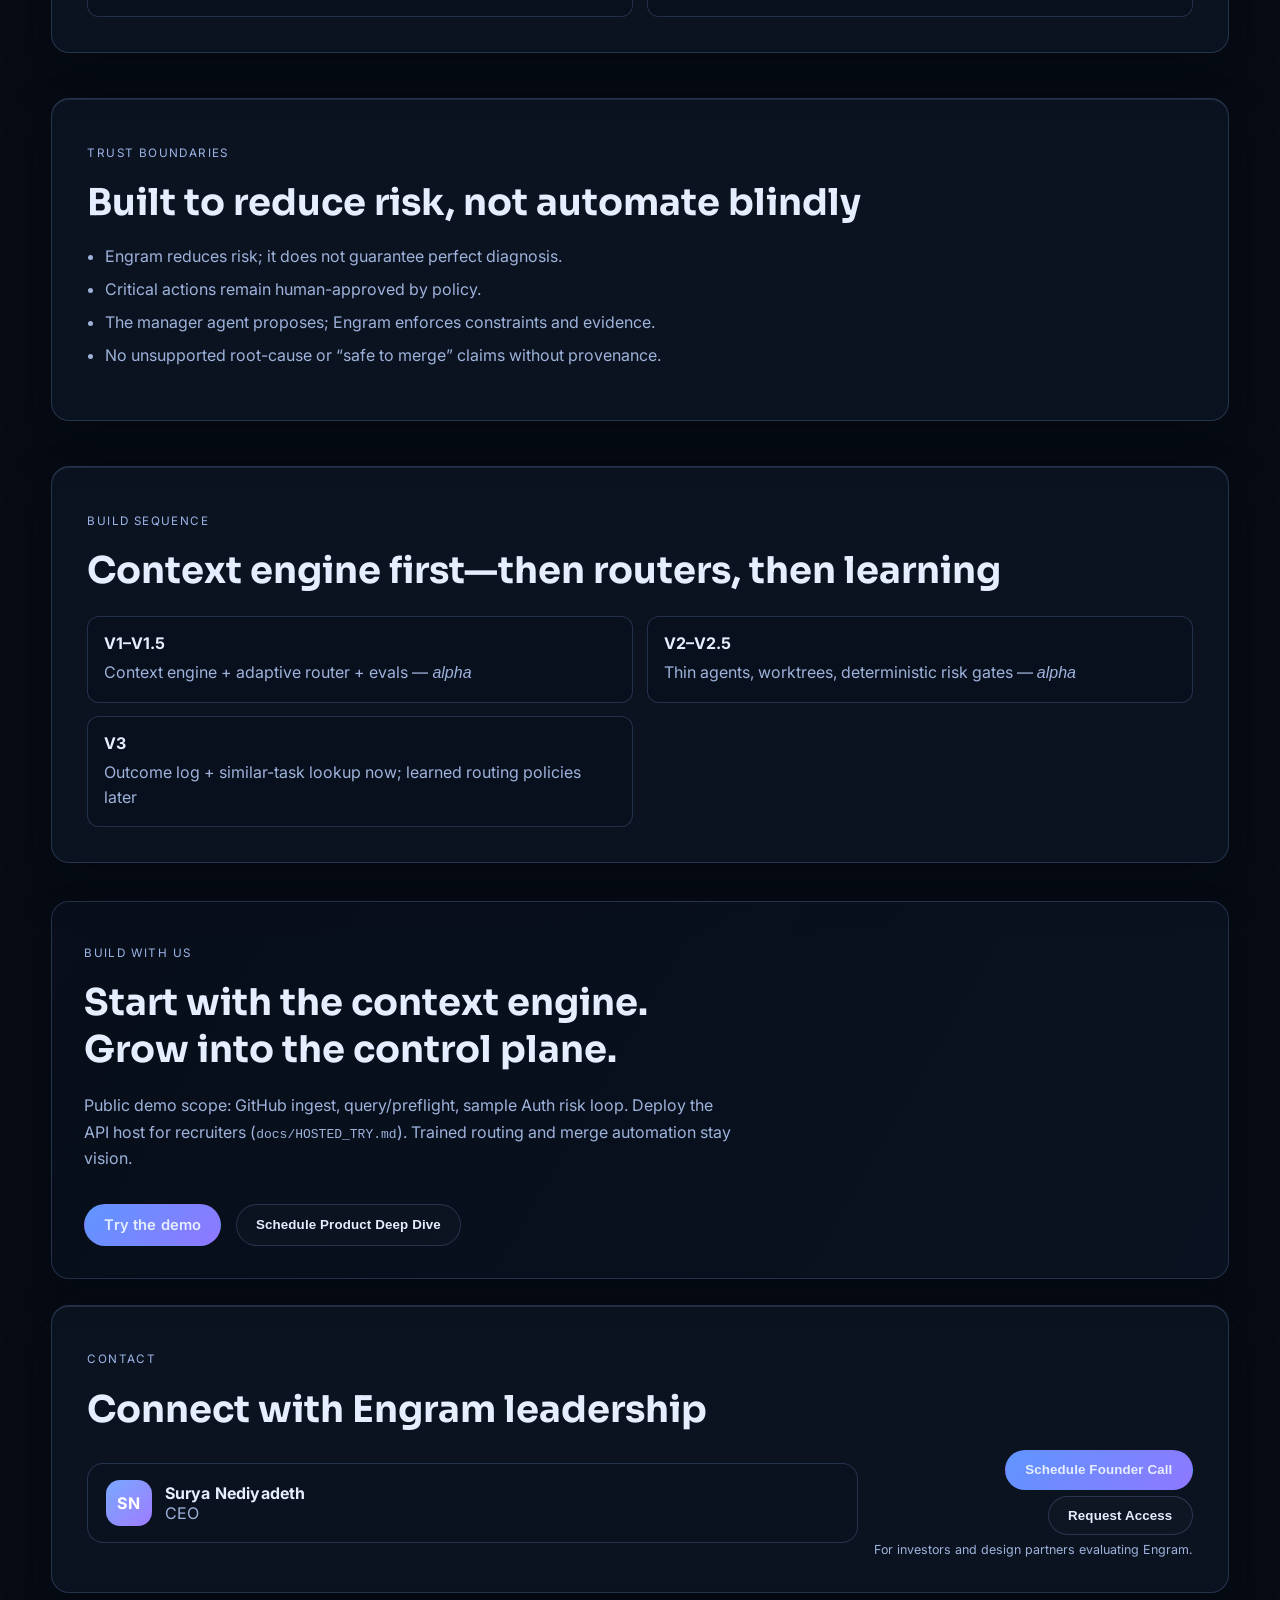
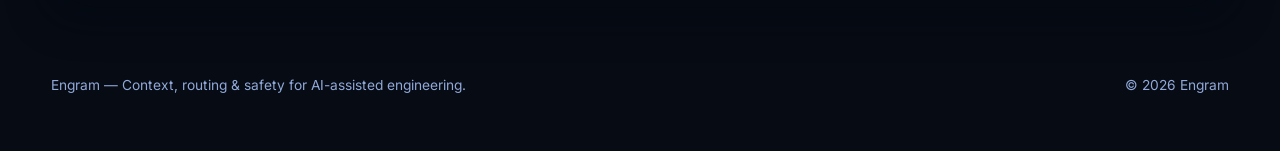
==== commit fba7fe95: "Add Engram context engine, Try demo, and hosted Render deploy. Ship V1–V2.5 core, public-mode API gu" ====
--- a/website/index.html
+++ b/website/index.html
@@ -3,23 +3,23 @@
   <head>
     <meta charset="UTF-8" />
     <meta name="viewport" content="width=device-width, initial-scale=1.0" />
-    <title>Engram — Engineering Context & Safety</title>
+    <title>Engram — Engineering Context, Routing & Safety</title>
     <meta
       name="description"
-      content="Engram is the pre-change context and safety layer for AI-assisted engineering."
+      content="Engram is the context, routing, and safety layer around coding agents—task-specific context, risk-aware verification, and human governance."
     />
-    <meta property="og:title" content="Engram — Engineering Context & Safety" />
+    <meta property="og:title" content="Engram — Engineering Context, Routing & Safety" />
     <meta
       property="og:description"
-      content="Pre-change context, risk, and safety layer for AI-assisted engineering teams."
+      content="Context-aware control plane for AI-assisted software engineering: task-specific context, risk routing, and evidence-backed gates."
     />
     <meta property="og:type" content="website" />
     <meta property="og:image" content="./assets/logo-dark.png" />
     <meta name="twitter:card" content="summary_large_image" />
-    <meta name="twitter:title" content="Engram — Engineering Context & Safety" />
+    <meta name="twitter:title" content="Engram — Engineering Context, Routing & Safety" />
     <meta
       name="twitter:description"
-      content="Pre-change context, risk, and safety layer for AI-assisted engineering teams."
+      content="Context-aware control plane for AI-assisted software engineering: task-specific context, risk routing, and evidence-backed gates."
     />
     <meta name="twitter:image" content="./assets/logo-dark.png" />
     <link rel="icon" type="image/png" href="./assets/logo-dark.png" />
@@ -30,7 +30,7 @@
       href="https://fonts.googleapis.com/css2?family=Inter:wght@400;500;600;700&family=Sora:wght@500;600;700&display=swap"
       rel="stylesheet"
     />
-    <link rel="stylesheet" href="./styles.css?v=20260506-1" />
+    <link rel="stylesheet" href="./styles.css?v=20260902-mkt2" />
   </head>
   <body>
     <div class="bg-grid"></div>
@@ -44,12 +44,13 @@
         </div>
         <div class="brand-text">
           <strong>Engram</strong>
-          <span>Engineering Context & Safety</span>
+          <span>Context, Routing & Safety</span>
         </div>
       </div>
       <nav>
         <a href="#product">Product</a>
         <a href="#how-it-works">How It Works</a>
+        <a href="./try.html">Try</a>
         <a href="#vision">Vision</a>
         <a href="#architecture">Architecture</a>
       </nav>
@@ -63,35 +64,34 @@
 
     <main>
       <div class="sticky-cta" id="stickyCta">
-        <p>Shipping fast with AI agents but worried about breakage?</p>
+        <p>Coding agents need context, routing, and safety—not just more code.</p>
         <button class="btn btn-primary open-access-modal">Request Access</button>
       </div>
 
       <section class="hero shell">
         <div class="hero-layout">
           <div class="hero-left">
-            <p class="eyebrow">Built by engineers for real engineering workflows</p>
+            <p class="eyebrow">Control plane for AI-assisted engineering</p>
             <h1>
-              Ship faster
-              with AI
-              agents—
-              <span>without
-              guessing
-              impact</span>
+              Context, routing
+              &amp; safety
+              for
+              <span>coding agents</span>
             </h1>
             <p class="sub">
-              We help teams catch risky code changes before they break production.
+              Engram decides what agents need to know, who should run the work, what must be
+              verified, and when a human must approve—before impact.
             </p>
             <div class="hero-actions">
-              <button class="btn btn-primary open-access-modal">Get Early Access</button>
-              <button class="btn btn-ghost open-access-modal">View Demo</button>
+              <a class="btn btn-primary" href="./try.html">Try the demo</a>
+              <button class="btn btn-ghost open-access-modal">Get Early Access</button>
               <a class="btn btn-ghost" href="#vision">Product Vision</a>
             </div>
             <div class="hero-signals">
-              <span>GitHub-native</span>
-              <span>Risk summaries</span>
-              <span>Context graph</span>
-              <span>Approval workflows</span>
+              <span>Context routing</span>
+              <span>Risk routing</span>
+              <span>Evidence-first</span>
+              <span>Human gates</span>
             </div>
           </div>
 
@@ -153,13 +153,13 @@
       </section>
 
       <section class="shell trusted reveal">
-        <p>Built for teams adopting AI without increasing production risk</p>
+        <p>Not another coding agent—the control plane around them</p>
         <div>
-          <span>Platform Teams</span>
-          <span>SRE</span>
-          <span>DevEx</span>
-          <span>AI Tooling Leads</span>
-          <span>CTO Offices</span>
+          <span>Context routing</span>
+          <span>Capability routing</span>
+          <span>Risk routing</span>
+          <span>Verification</span>
+          <span>Governance</span>
         </div>
       </section>
 
@@ -171,26 +171,26 @@
         <div class="steps-grid">
           <article>
             <p class="card-label">Step 1</p>
-            <h3>Capture proposed change</h3>
-            <p>
-              An engineer or AI agent proposes a code change. Engram detects what services and
-              dependencies are touched.
+            <h3>Understand the task</h3>
+            <p>
+              An engineer or coding agent proposes work. Engram maps services, dependencies, and
+              blast radius before anyone edits blindly.
             </p>
           </article>
           <article>
             <p class="card-label">Step 2</p>
-            <h3>Assemble real context</h3>
-            <p>
-              Engram pulls related incidents, PRs, ADRs, and ownership signals into one packet, so
-              reviewers do not have to reconstruct context manually.
+            <h3>Route context &amp; capability</h3>
+            <p>
+              Task-specific context from PRs, incidents, ADRs, and ownership—plus the minimum agent
+              organization justified by risk (not a default agent swarm).
             </p>
           </article>
           <article>
             <p class="card-label">Step 3</p>
-            <h3>Guide safe action</h3>
-            <p>
-              Teams get clear risk guidance: proceed, review, or pause, helping catch risky changes
-              before production impact.
+            <h3>Verify, then gate</h3>
+            <p>
+              Independent checks and policy outcomes—allow, review, or block—so impactful changes
+              stay evidence-linked and human-governed when needed.
             </p>
           </article>
         </div>
@@ -236,21 +236,23 @@
       <section id="vision" class="shell panel reveal">
         <div class="section-title-wrap">
           <p class="eyebrow">Product Vision</p>
-          <h2>The context and safety layer for AI-assisted engineering</h2>
+          <h2>The context, routing &amp; safety layer around coding agents</h2>
         </div>
         <div class="journey-grid">
           <article>
-            <h3>Today</h3>
-            <p>
-              Teams ship faster with AI, but often without reliable system context. Engram solves
-              this by assembling evidence-backed preflight context before risky changes.
-            </p>
-          </article>
-          <article>
-            <h3>Next</h3>
-            <p>
-              Expand from pre-change safety into incident-time context and policy workflows, so
-              teams can move fast without sacrificing reliability.
+            <h3>Built now (alpha)</h3>
+            <p>
+              Context engine + adaptive router + thin agent org (Manager / Backend worktree /
+              Reviewer) + deterministic risk gates + outcome log with similar-task lookup. Local try
+              UI: BYO GitHub ingest/query/preflight, plus sample Auth risk loop.
+            </p>
+          </article>
+          <article>
+            <h3>Still vision</h3>
+            <p>
+              Trained routing policies from production outcomes, merge/deploy automation, CI
+              governance inbox, and dogfood on a full product org—without shipping an agent swarm on
+              day one.
             </p>
           </article>
         </div>
@@ -259,39 +261,39 @@
       <section id="product" class="shell panel reveal">
         <div class="section-title-wrap">
           <p class="eyebrow">Product</p>
-          <h2>Where AI speed meets operational discipline</h2>
+          <h2>What Engram decides for every engineering task</h2>
         </div>
         <div class="feature-grid">
           <article class="card card-a">
-            <p class="card-label">01 — Preflight</p>
+            <p class="card-label">01 — Context</p>
             <span class="card-icon" aria-hidden="true">
               <svg viewBox="0 0 24 24" fill="none">
                 <path d="M12 3L4 7v5c0 5 3.5 8.5 8 9 4.5-.5 8-4 8-9V7l-8-4Z" stroke="currentColor" stroke-width="1.4"/>
                 <path d="m9.5 12 1.8 1.9L15 10.2" stroke="currentColor" stroke-width="1.4"/>
               </svg>
             </span>
-            <h3>Pre-change packet</h3>
-            <p>
-              Generate a pre-change packet with system context, incident history, dependency impact,
-              and approval recommendations.
+            <h3>Task-specific context</h3>
+            <p>
+              Pull only the incidents, PRs, ADRs, ownership, and dependency paths that matter for
+              this change—not the same RAG blob for every request.
             </p>
           </article>
           <article class="card card-b">
-            <p class="card-label">02 — Evidence</p>
+            <p class="card-label">02 — Routing</p>
             <span class="card-icon" aria-hidden="true">
               <svg viewBox="0 0 24 24" fill="none">
                 <path d="M5 5h14v14H5z" stroke="currentColor" stroke-width="1.4"/>
                 <path d="M8 9h8M8 12h8M8 15h5" stroke="currentColor" stroke-width="1.4"/>
               </svg>
             </span>
-            <h3>Provenance-first output</h3>
-            <p>
-              Every recommendation links back to PRs, incidents, ADRs, and relationship paths so
-              engineers can validate in minutes.
+            <h3>Capability &amp; risk routing</h3>
+            <p>
+              Match work to the right agent/model/tools and verification depth. Trivial docs stay
+              cheap; auth and migrations get specialists and review.
             </p>
           </article>
           <article class="card card-c">
-            <p class="card-label">03 — Policy</p>
+            <p class="card-label">03 — Verification</p>
             <span class="card-icon" aria-hidden="true">
               <svg viewBox="0 0 24 24" fill="none">
                 <path d="M12 2v20M4 8h16M4 16h16" stroke="currentColor" stroke-width="1.4"/>
@@ -299,24 +301,24 @@
                 <circle cx="15" cy="16" r="1.8" fill="currentColor"/>
               </svg>
             </span>
-            <h3>Risk-aware action control</h3>
-            <p>
-              Route changes through allow, warn, review, or block decisions based on service
-              criticality, ownership, and recent incident patterns.
+            <h3>Independent checks</h3>
+            <p>
+              Implementers do not grade their own homework. Reviewers, tests, and policy run with
+              separation of duties before a gate fires.
             </p>
           </article>
           <article class="card card-d">
-            <p class="card-label">04 — Incident Mode</p>
+            <p class="card-label">04 — Governance</p>
             <span class="card-icon" aria-hidden="true">
               <svg viewBox="0 0 24 24" fill="none">
                 <path d="M12 4 4 20h16L12 4Z" stroke="currentColor" stroke-width="1.4"/>
                 <path d="M12 10v4M12 17h.01" stroke="currentColor" stroke-width="1.4"/>
               </svg>
             </span>
-            <h3>On-call context under pressure</h3>
-            <p>
-              During incidents, surface likely related changes, similar incidents, relevant
-              runbooks, and owner escalation paths.
+            <h3>Allow / review / block</h3>
+            <p>
+              Explicit outcomes with provenance. High-blast-radius work stays human-approved;
+              Engram advises—it does not pretend certainty.
             </p>
           </article>
         </div>
@@ -325,30 +327,30 @@
       <section id="architecture" class="shell panel architecture reveal">
         <div class="section-title-wrap">
           <p class="eyebrow">Architecture</p>
-          <h2>One context layer across critical engineering decisions</h2>
+          <h2>Three graphs. Three routers. One control plane.</h2>
         </div>
         <div class="architecture-grid">
           <div class="stack">
-            <div class="stack-item">Ingestion + Extraction</div>
-            <div class="stack-item">Engineering Context Graph</div>
-            <div class="stack-item">Semantic Retrieval Store</div>
-            <div class="stack-item">Evidence + Provenance Engine</div>
-            <div class="stack-item">Policy + Risk Evaluation</div>
-            <div class="stack-item">LangGraph Orchestration</div>
-            <div class="stack-item">FastAPI Endpoints</div>
+            <div class="stack-item">Context Graph (system reality)</div>
+            <div class="stack-item">Task Graph (intended work)</div>
+            <div class="stack-item">Agent / Capability Graph</div>
+            <div class="stack-item">Context · Capability · Risk Routing</div>
+            <div class="stack-item">Verification + Provenance</div>
+            <div class="stack-item">Governance Gate</div>
+            <div class="stack-item">Learning from Outcomes</div>
           </div>
           <div class="routes">
             <article>
-              <h3>/preflight</h3>
-              <p>Pre-change context packet with risk and approval guidance</p>
+              <h3>/preflight · /query</h3>
+              <p>Evidence-backed context packet and grounded answers</p>
             </article>
             <article>
-              <h3>/incident-context</h3>
-              <p>Time-critical context retrieval for on-call engineers</p>
+              <h3>/run</h3>
+              <p>Thin agent org + risk gate on a git worktree (sample Auth demo)</p>
             </article>
             <article>
-              <h3>/governance-check</h3>
-              <p>Policy decision engine for agent and human actions</p>
+              <h3>/outcomes</h3>
+              <p>Human resolve + similar-task priors (log, not a trained policy)</p>
             </article>
           </div>
         </div>
@@ -361,16 +363,19 @@
         </div>
         <div class="pillars">
           <article>
-            <h3>Workflow Lock-in</h3>
-            <p>Embedded in preflight checks, CI/CD gates, and approval paths.</p>
-          </article>
-          <article>
-            <h3>Traceable Trust</h3>
-            <p>Every risk signal is source-linked to incidents, PRs, and ADRs.</p>
-          </article>
-          <article>
-            <h3>Compounding Memory</h3>
-            <p>Context quality improves as historical signals accumulate.</p>
+            <h3>Routing, not RAG theater</h3>
+            <p>Task-specific context and risk paths—not the same retrieval recipe every time.</p>
+          </article>
+          <article>
+            <h3>Traceable trust</h3>
+            <p>Risk signals stay source-linked to incidents, PRs, ADRs, and ownership.</p>
+          </article>
+          <article>
+            <h3>Outcome memory</h3>
+            <p>
+              Resolved runs become constraints on similar tasks today. Trained policy improvement from
+              production outcomes is the later learning layer.
+            </p>
           </article>
         </div>
       </section>
@@ -413,33 +418,33 @@
         <ul class="boundary-list">
           <li>Engram reduces risk; it does not guarantee perfect diagnosis.</li>
           <li>Critical actions remain human-approved by policy.</li>
-          <li>Incident recommendations are runbook-grounded and evidence-linked.</li>
-          <li>No unsupported root-cause claims without traceable evidence.</li>
+          <li>The manager agent proposes; Engram enforces constraints and evidence.</li>
+          <li>No unsupported root-cause or “safe to merge” claims without provenance.</li>
         </ul>
       </section>
 
       <section class="shell panel reveal">
         <div class="section-title-wrap">
-          <p class="eyebrow">Integration Roadmap</p>
-          <h2>From pre-change safety to full engineering context</h2>
+          <p class="eyebrow">Build Sequence</p>
+          <h2>Context engine first—then routers, then learning</h2>
         </div>
         <div class="roadmap-track">
-          <article><h3>Today</h3><p>GitHub-native preflight packets with evidence-backed risk guidance.</p></article>
-          <article><h3>Next</h3><p>Incident context with similar failures, owners, and runbook-linked actions.</p></article>
-          <article><h3>Vision</h3><p>Policy runtime integrated across CI/CD and agent workflows.</p></article>
+          <article><h3>V1–V1.5</h3><p>Context engine + adaptive router + evals — <em>alpha</em></p></article>
+          <article><h3>V2–V2.5</h3><p>Thin agents, worktrees, deterministic risk gates — <em>alpha</em></p></article>
+          <article><h3>V3</h3><p>Outcome log + similar-task lookup now; learned routing policies later</p></article>
         </div>
       </section>
 
       <section class="shell cta reveal">
-        <p class="eyebrow">Ready For Deployment</p>
-        <h2>Start with preflight checks. Grow into a full safety control layer.</h2>
+        <p class="eyebrow">Build With Us</p>
+        <h2>Start with the context engine. Grow into the control plane.</h2>
         <p class="cta-sub">
-          Start with critical services, prove measurable lift in review confidence, then expand into
-          Incident Mode and policy enforcement.
+          Public demo scope: GitHub ingest, query/preflight, sample Auth risk loop. Deploy the API host
+          for recruiters (<code>docs/HOSTED_TRY.md</code>). Trained routing and merge automation stay vision.
         </p>
         <div class="hero-actions">
-          <button class="btn btn-primary open-access-modal">Schedule Product Deep Dive</button>
-          <button class="btn btn-ghost open-access-modal">Request Technical Architecture Brief</button>
+          <a class="btn btn-primary" href="./try.html">Try the demo</a>
+          <button class="btn btn-ghost open-access-modal">Schedule Product Deep Dive</button>
         </div>
       </section>
 
@@ -512,10 +517,10 @@
     </div>
 
     <footer class="shell footer">
-      <p>Engram — The context and safety layer for AI-assisted engineering.</p>
+      <p>Engram — Context, routing &amp; safety for AI-assisted engineering.</p>
       <p>© 2026 Engram</p>
     </footer>
 
-    <script defer src="./script.js?v=20260506-1"></script>
+    <script defer src="./script.js?v=20260820-1"></script>
   </body>
 </html>
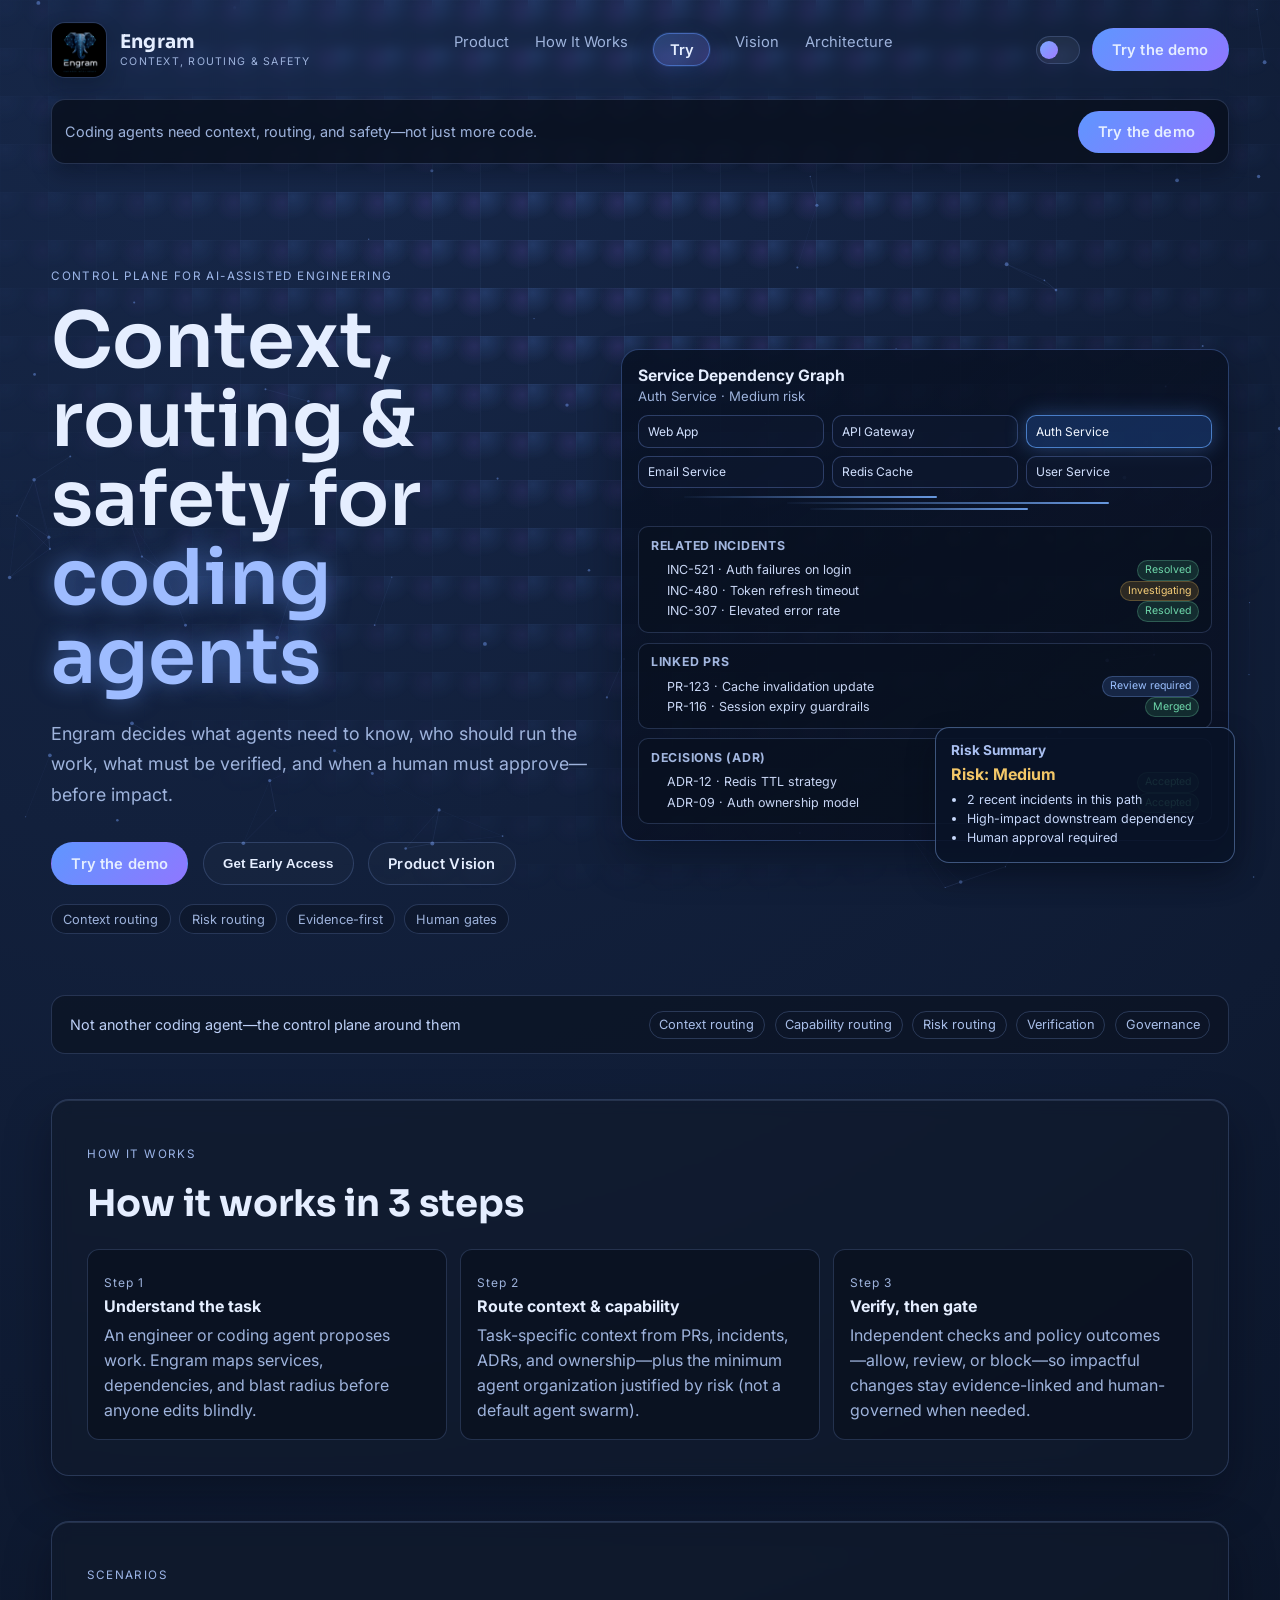
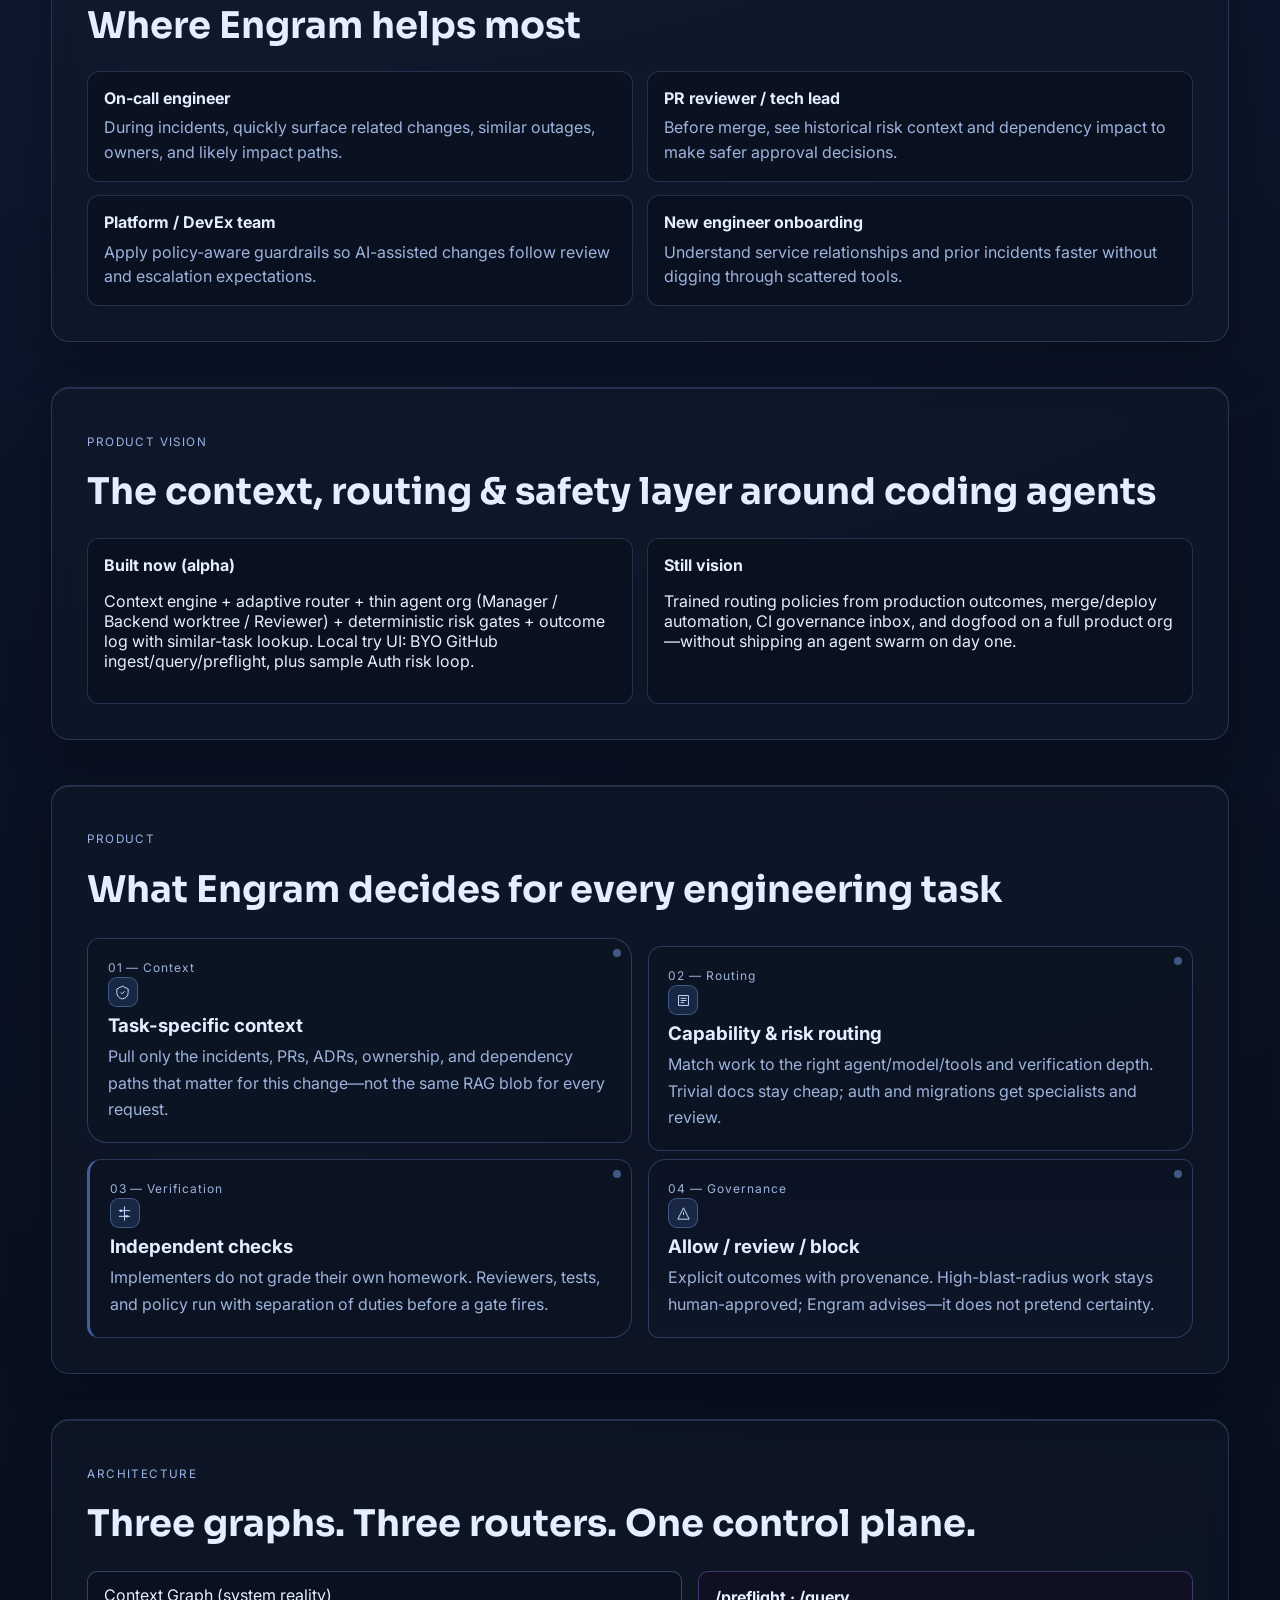
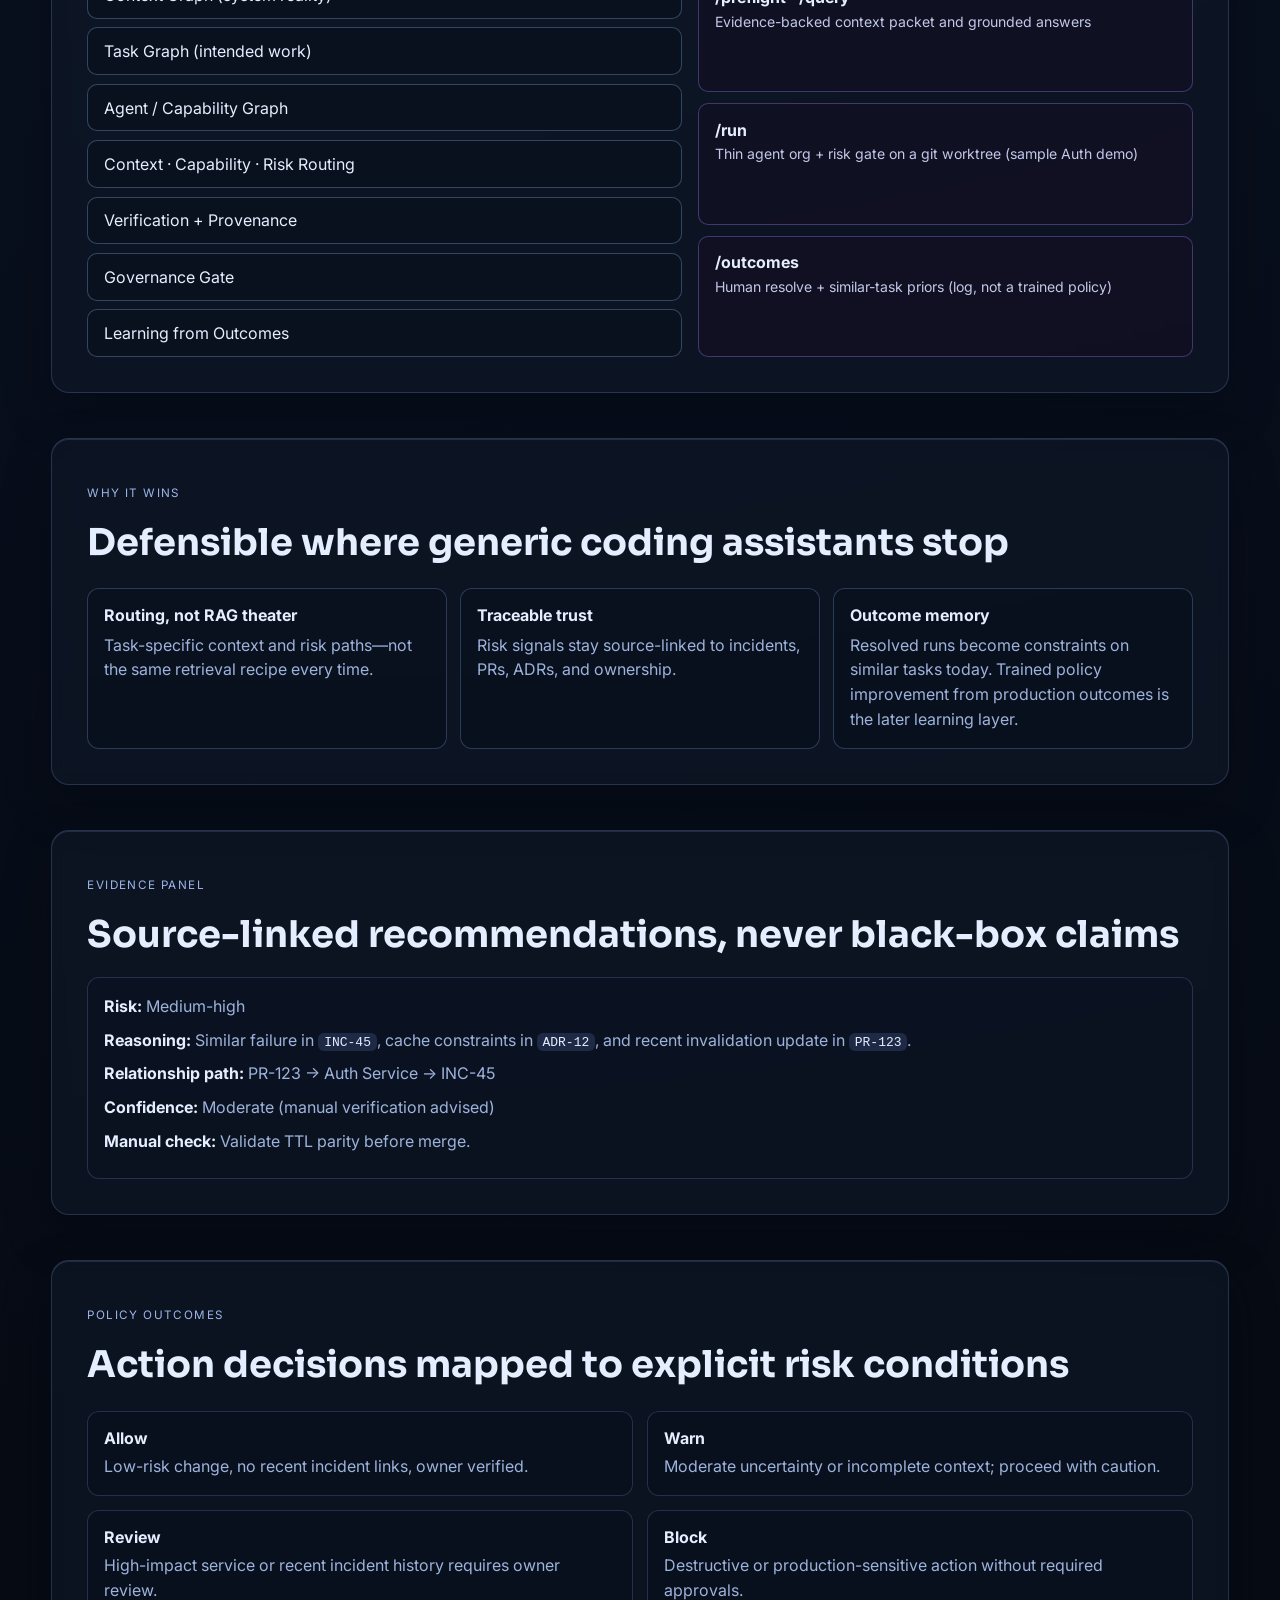
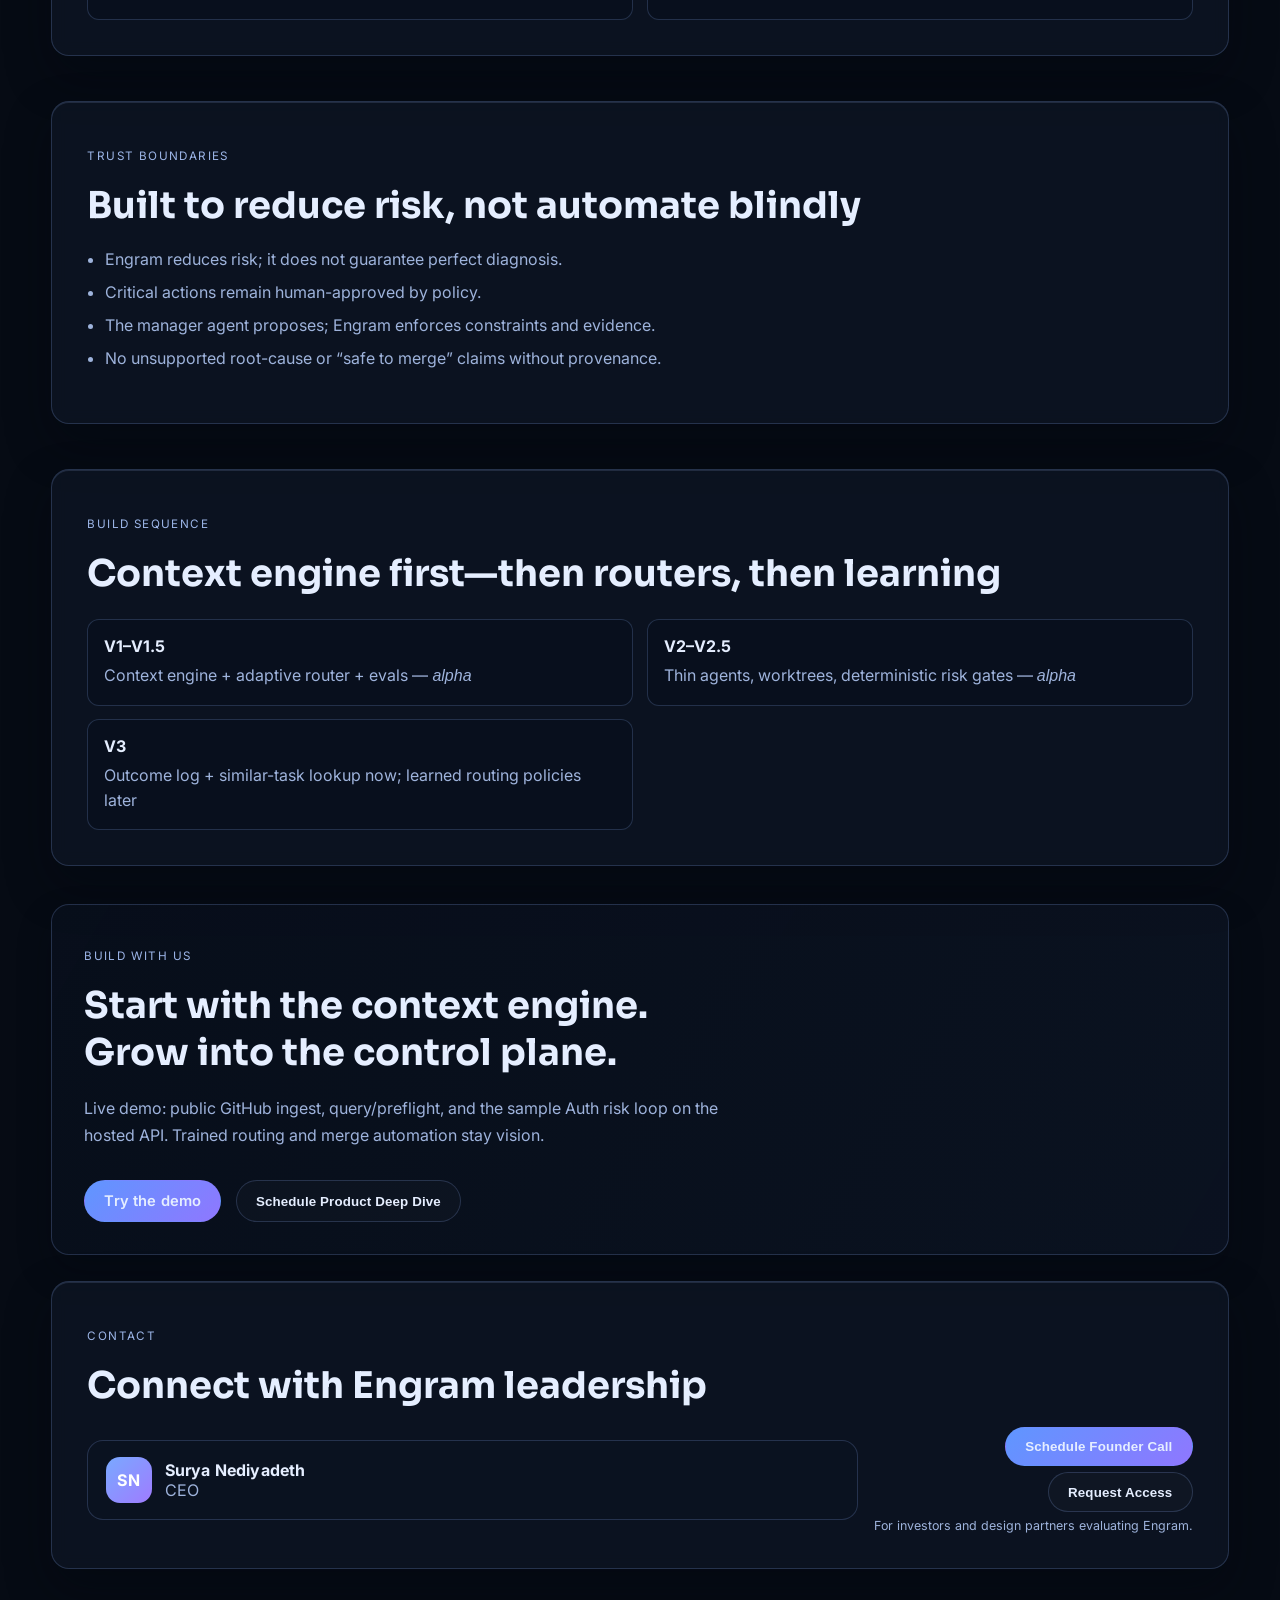
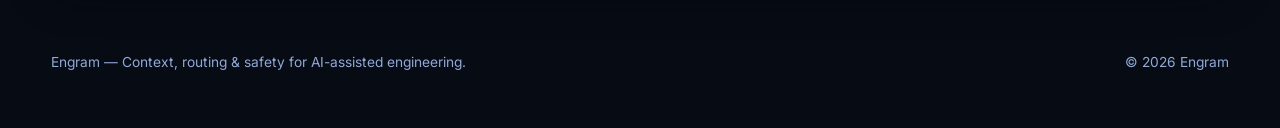
==== commit 5e1f9c1f: "Add Try side guide and point marketing CTAs at Render. Sticky section cards explain ingest/query/pre" ====
--- a/website/index.html
+++ b/website/index.html
@@ -30,7 +30,7 @@
       href="https://fonts.googleapis.com/css2?family=Inter:wght@400;500;600;700&family=Sora:wght@500;600;700&display=swap"
       rel="stylesheet"
     />
-    <link rel="stylesheet" href="./styles.css?v=20260902-mkt2" />
+    <link rel="stylesheet" href="./styles.css?v=20260903-try1" />
   </head>
   <body>
     <div class="bg-grid"></div>
@@ -50,7 +50,7 @@
       <nav>
         <a href="#product">Product</a>
         <a href="#how-it-works">How It Works</a>
-        <a href="./try.html">Try</a>
+        <a class="nav-try" href="https://engram-cjph.onrender.com/try">Try</a>
         <a href="#vision">Vision</a>
         <a href="#architecture">Architecture</a>
       </nav>
@@ -58,14 +58,14 @@
         <button class="theme-toggle" id="themeToggle" aria-label="Toggle theme">
           <span class="theme-dot"></span>
         </button>
-        <button class="btn btn-ghost open-access-modal">Request Demo</button>
+        <a class="btn btn-primary nav-try-btn" href="https://engram-cjph.onrender.com/try">Try the demo</a>
       </div>
     </header>
 
     <main>
       <div class="sticky-cta" id="stickyCta">
         <p>Coding agents need context, routing, and safety—not just more code.</p>
-        <button class="btn btn-primary open-access-modal">Request Access</button>
+        <a class="btn btn-primary" href="https://engram-cjph.onrender.com/try">Try the demo</a>
       </div>
 
       <section class="hero shell">
@@ -83,7 +83,7 @@
               verified, and when a human must approve—before impact.
             </p>
             <div class="hero-actions">
-              <a class="btn btn-primary" href="./try.html">Try the demo</a>
+              <a class="btn btn-primary" href="https://engram-cjph.onrender.com/try">Try the demo</a>
               <button class="btn btn-ghost open-access-modal">Get Early Access</button>
               <a class="btn btn-ghost" href="#vision">Product Vision</a>
             </div>
@@ -439,11 +439,11 @@
         <p class="eyebrow">Build With Us</p>
         <h2>Start with the context engine. Grow into the control plane.</h2>
         <p class="cta-sub">
-          Public demo scope: GitHub ingest, query/preflight, sample Auth risk loop. Deploy the API host
-          for recruiters (<code>docs/HOSTED_TRY.md</code>). Trained routing and merge automation stay vision.
+          Live demo: public GitHub ingest, query/preflight, and the sample Auth risk loop on the hosted
+          API. Trained routing and merge automation stay vision.
         </p>
         <div class="hero-actions">
-          <a class="btn btn-primary" href="./try.html">Try the demo</a>
+          <a class="btn btn-primary" href="https://engram-cjph.onrender.com/try">Try the demo</a>
           <button class="btn btn-ghost open-access-modal">Schedule Product Deep Dive</button>
         </div>
       </section>
--- a/website/styles.css
+++ b/website/styles.css
@@ -228,6 +228,25 @@
   color: var(--text);
 }
 
+.nav-try {
+  color: var(--text);
+  font-weight: 600;
+  padding: 0.42rem 0.95rem;
+  border-radius: 999px;
+  border: 1px solid rgba(95, 150, 255, 0.5);
+  background: linear-gradient(135deg, rgba(95, 150, 255, 0.28), rgba(143, 119, 255, 0.2));
+  box-shadow: 0 0 0 1px rgba(95, 150, 255, 0.12), 0 8px 22px rgba(40, 70, 140, 0.28);
+}
+
+.nav-try:hover {
+  color: var(--text);
+  filter: brightness(1.1);
+}
+
+.nav-actions .nav-try-btn {
+  text-decoration: none;
+}
+
 .btn {
   border-radius: 999px;
   border: 1px solid transparent;
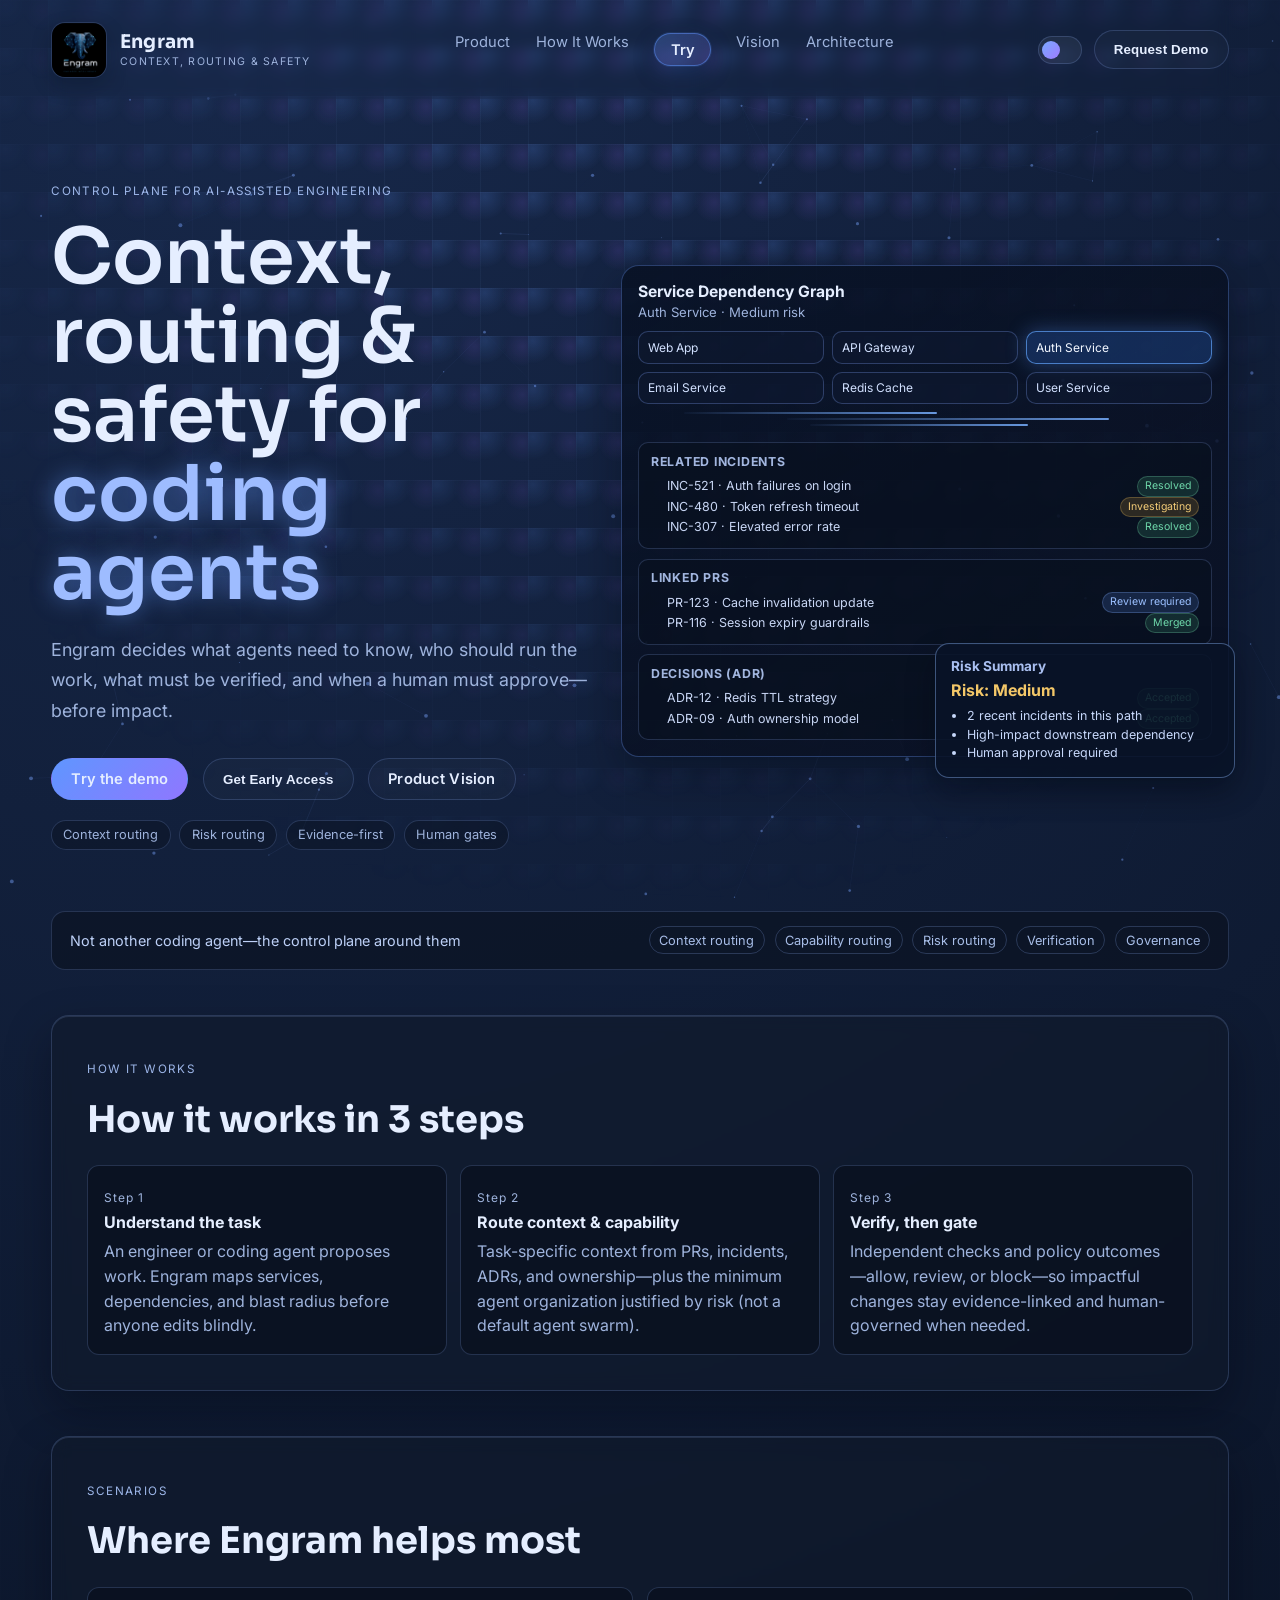
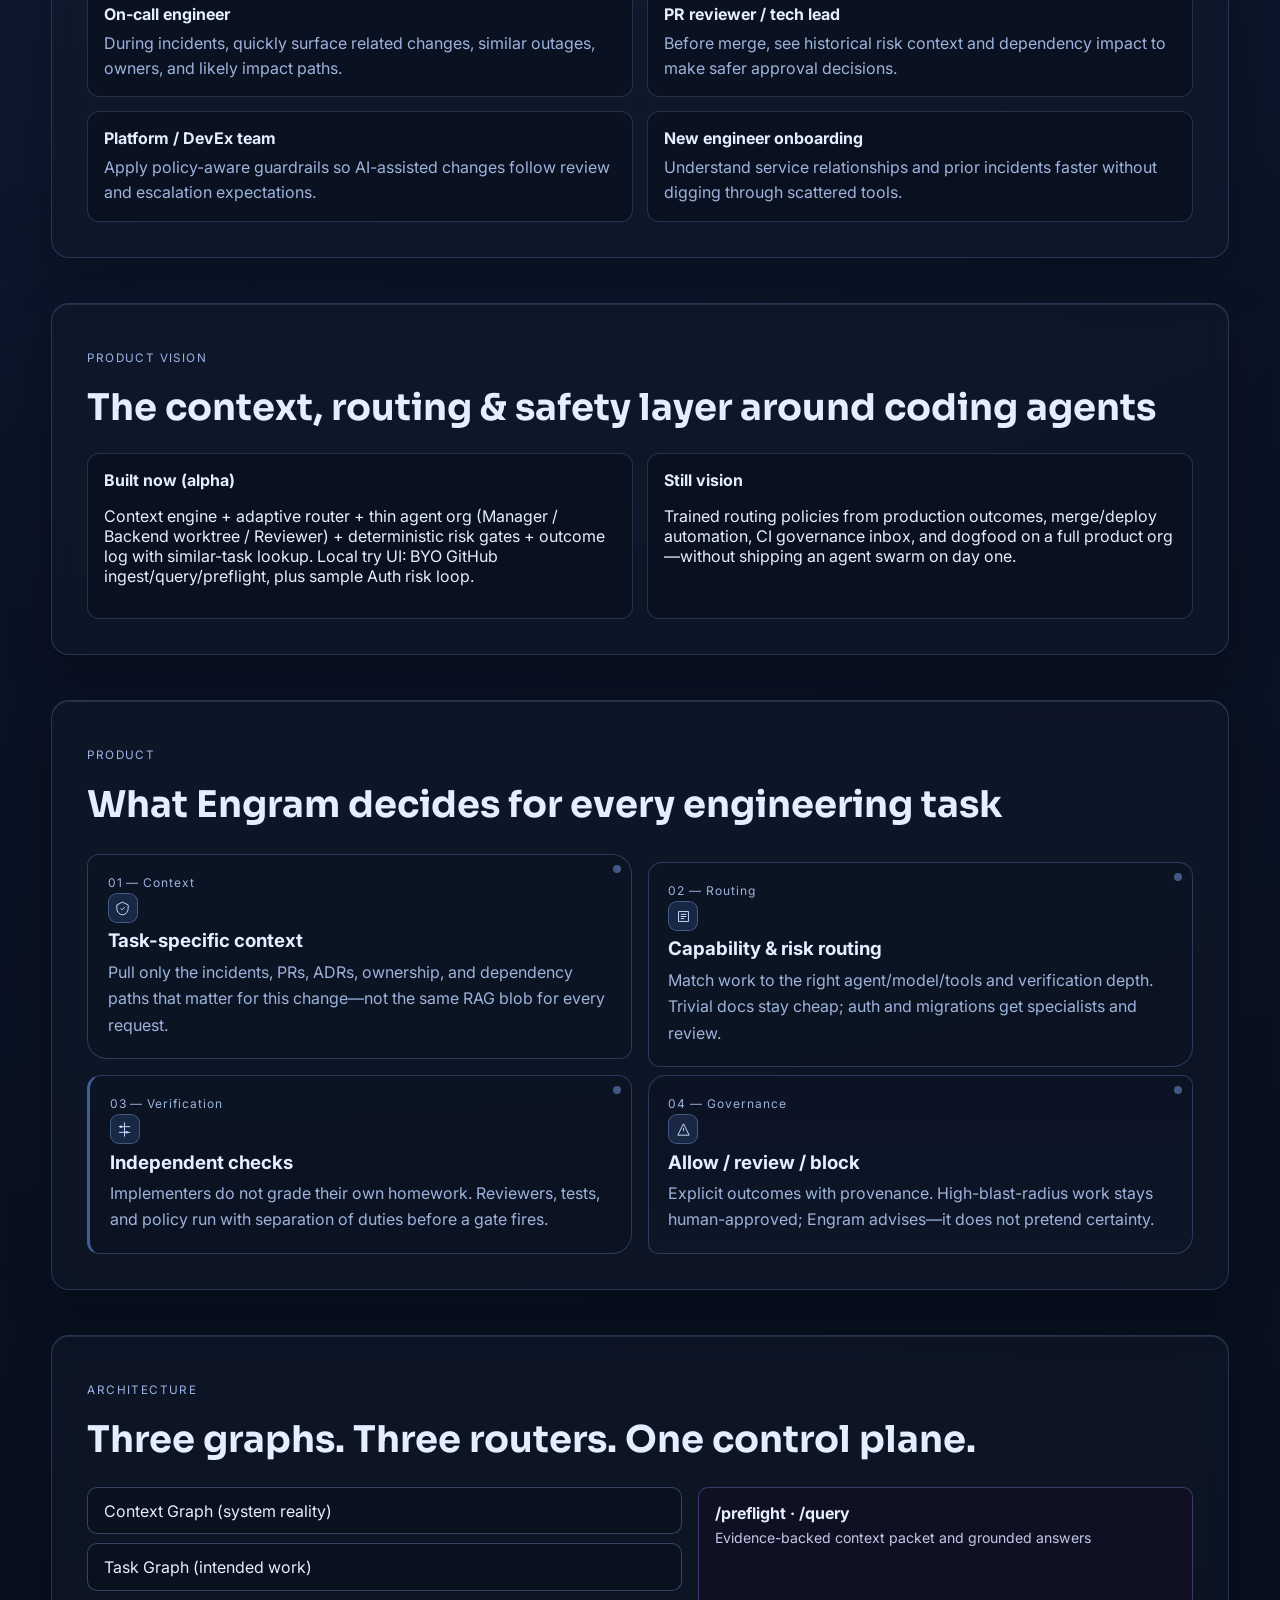
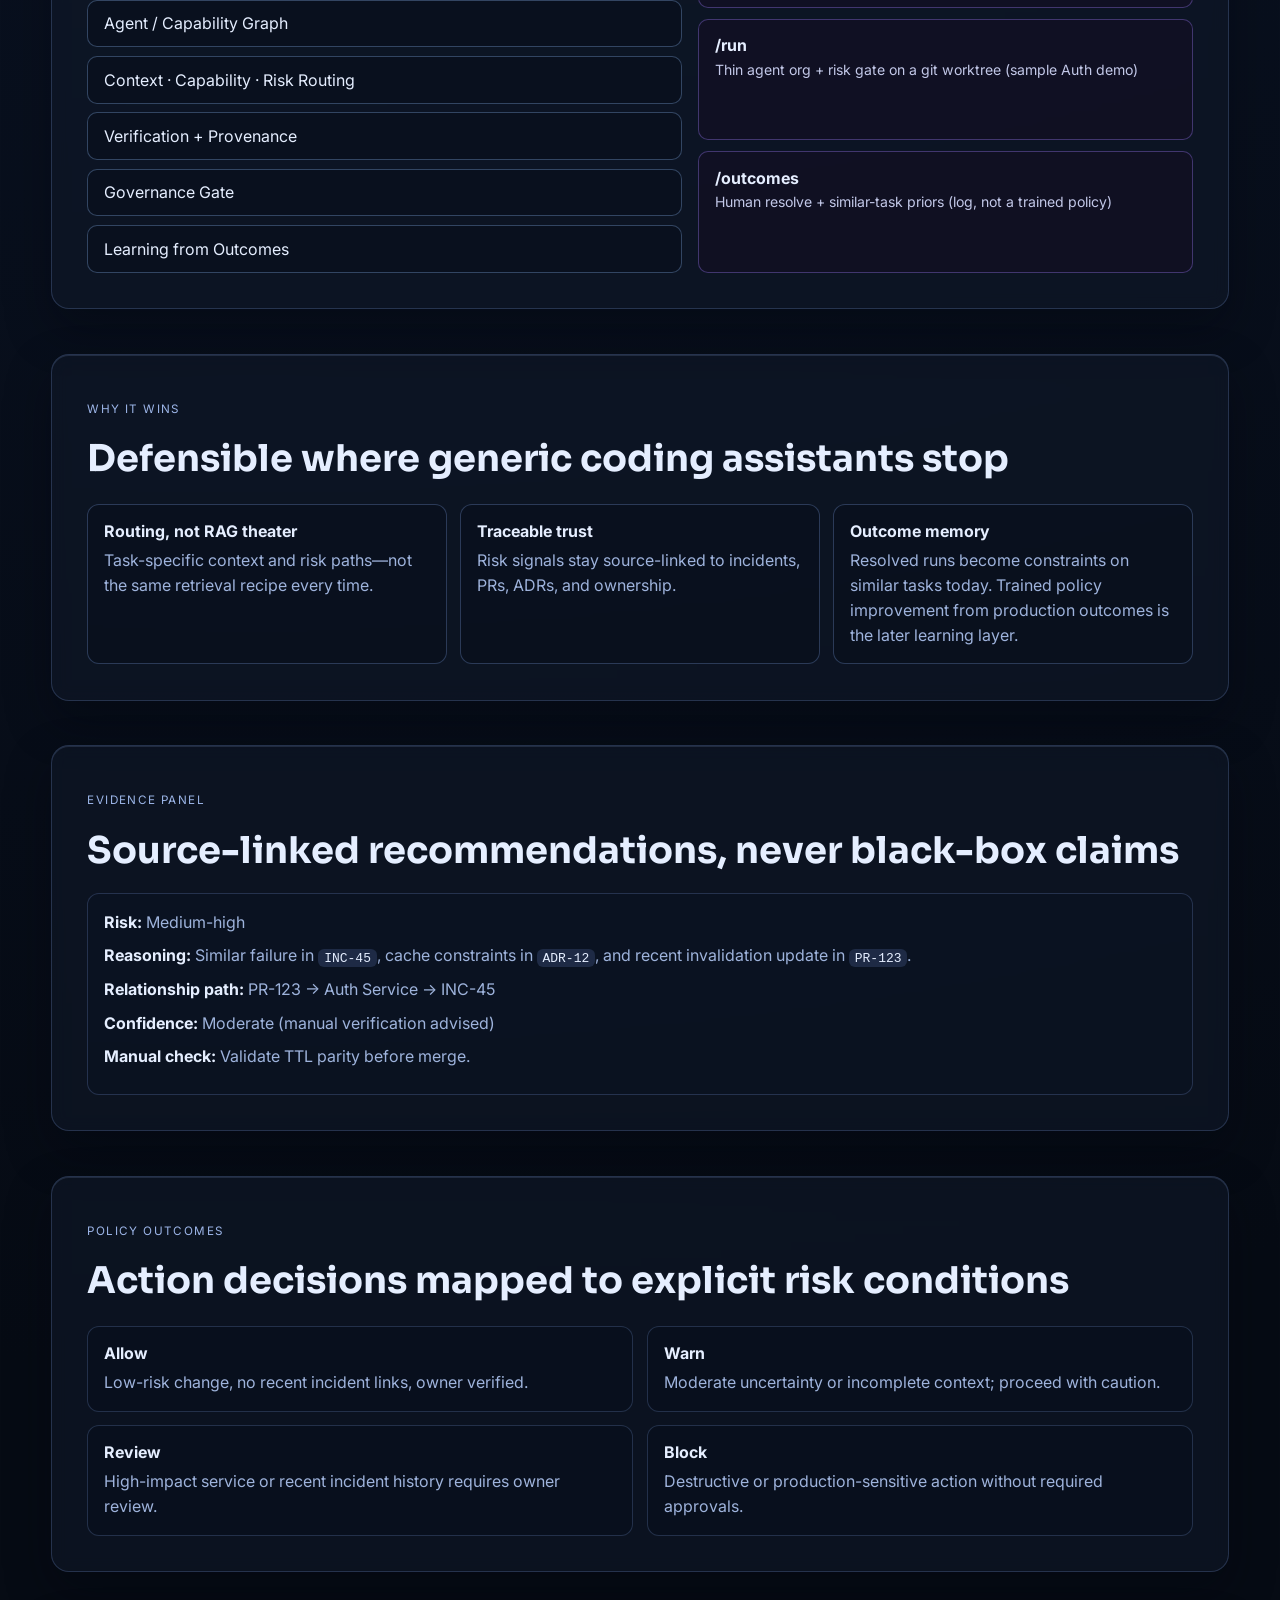
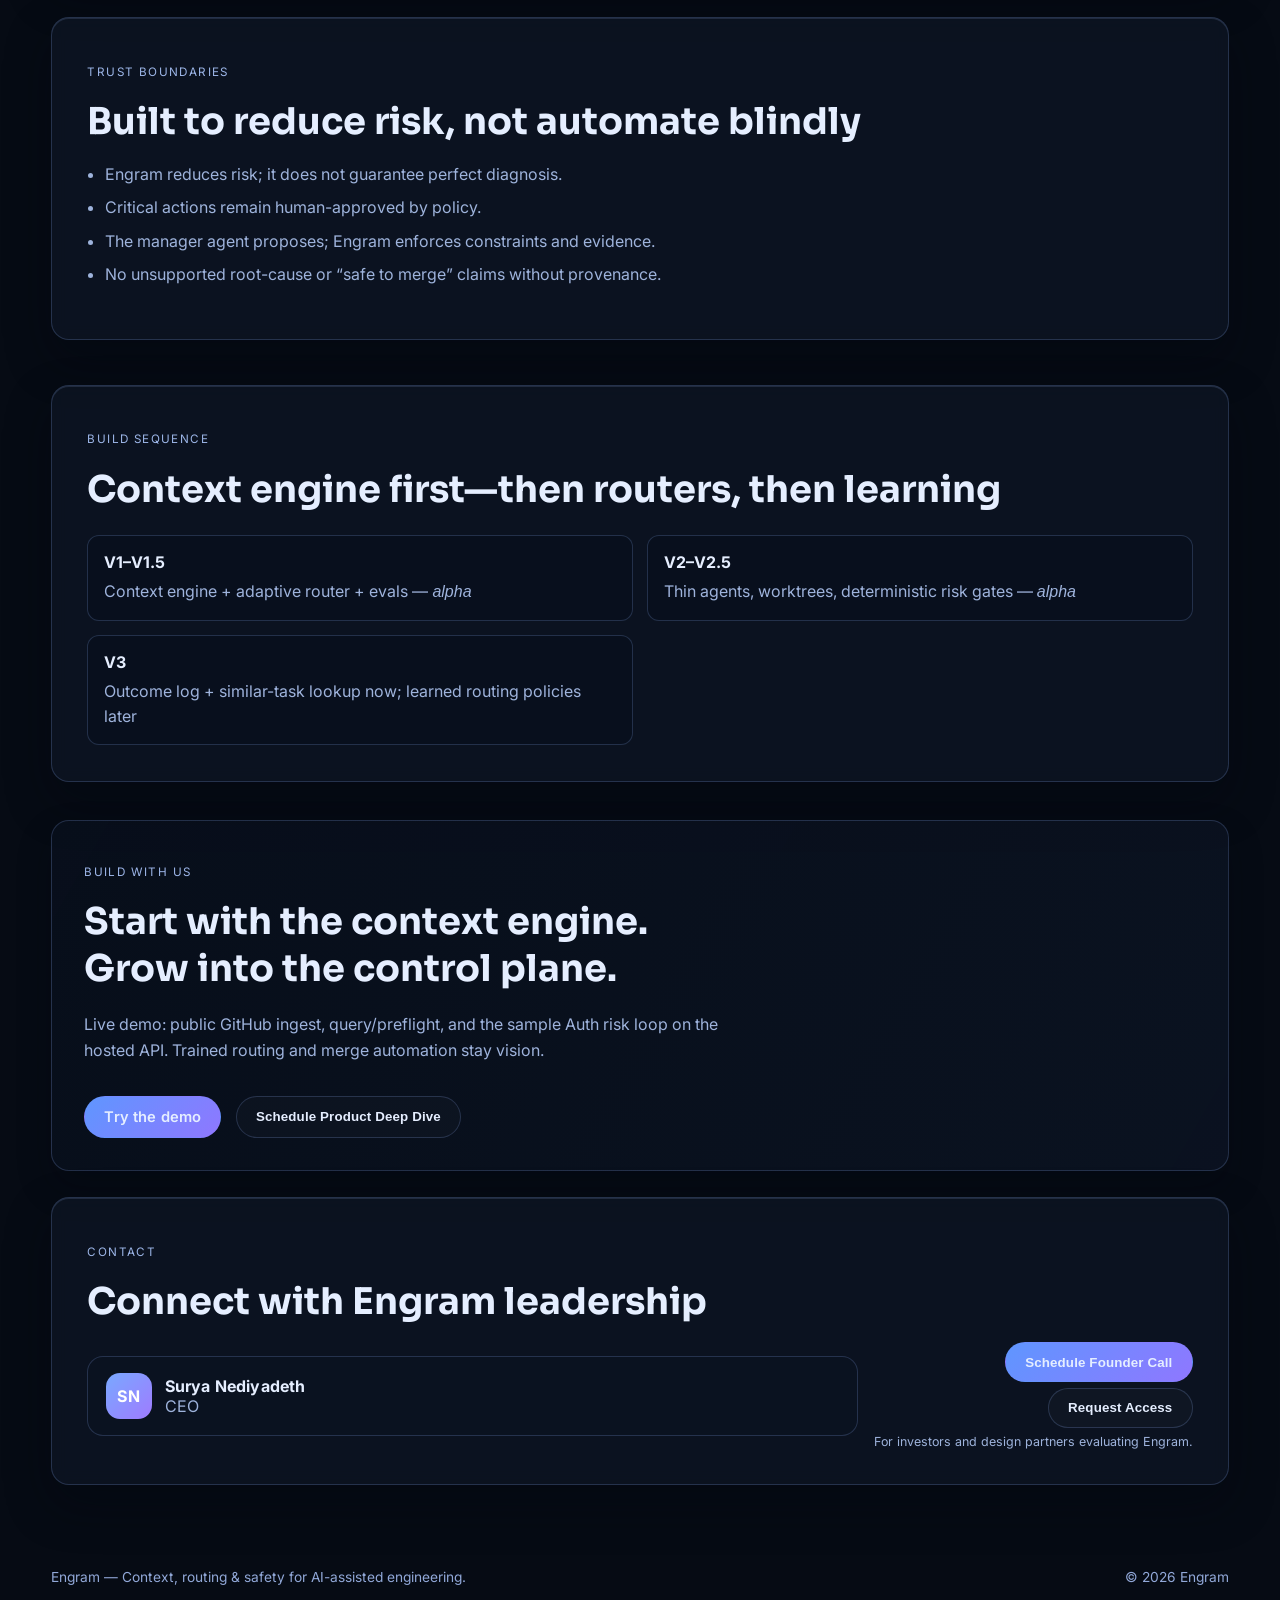
==== commit b05aed4b: "Fix duplicate Try CTAs on the marketing header. Keep the highlighted nav Try, restore Request Demo, " ====
--- a/website/index.html
+++ b/website/index.html
@@ -30,7 +30,7 @@
       href="https://fonts.googleapis.com/css2?family=Inter:wght@400;500;600;700&family=Sora:wght@500;600;700&display=swap"
       rel="stylesheet"
     />
-    <link rel="stylesheet" href="./styles.css?v=20260903-try1" />
+    <link rel="stylesheet" href="./styles.css?v=20260903-try2" />
   </head>
   <body>
     <div class="bg-grid"></div>
@@ -58,12 +58,12 @@
         <button class="theme-toggle" id="themeToggle" aria-label="Toggle theme">
           <span class="theme-dot"></span>
         </button>
-        <a class="btn btn-primary nav-try-btn" href="https://engram-cjph.onrender.com/try">Try the demo</a>
+        <button class="btn btn-ghost open-access-modal">Request Demo</button>
       </div>
     </header>
 
     <main>
-      <div class="sticky-cta" id="stickyCta">
+      <div class="sticky-cta" id="stickyCta" hidden>
         <p>Coding agents need context, routing, and safety—not just more code.</p>
         <a class="btn btn-primary" href="https://engram-cjph.onrender.com/try">Try the demo</a>
       </div>
@@ -521,6 +521,6 @@
       <p>© 2026 Engram</p>
     </footer>
 
-    <script defer src="./script.js?v=20260820-1"></script>
+    <script defer src="./script.js?v=20260903-try2"></script>
   </body>
 </html>
--- a/website/styles.css
+++ b/website/styles.css
@@ -243,10 +243,6 @@
   filter: brightness(1.1);
 }
 
-.nav-actions .nav-try-btn {
-  text-decoration: none;
-}
-
 .btn {
   border-radius: 999px;
   border: 1px solid transparent;
@@ -324,6 +320,20 @@
   align-items: center;
   justify-content: space-between;
   box-shadow: 0 10px 20px rgba(2, 6, 18, 0.3);
+  opacity: 0;
+  pointer-events: none;
+  transform: translateY(-8px);
+  transition: opacity 180ms ease, transform 180ms ease;
+}
+
+.sticky-cta.is-visible {
+  opacity: 1;
+  pointer-events: auto;
+  transform: translateY(0);
+}
+
+.sticky-cta[hidden] {
+  display: none !important;
 }
 
 .sticky-cta p {
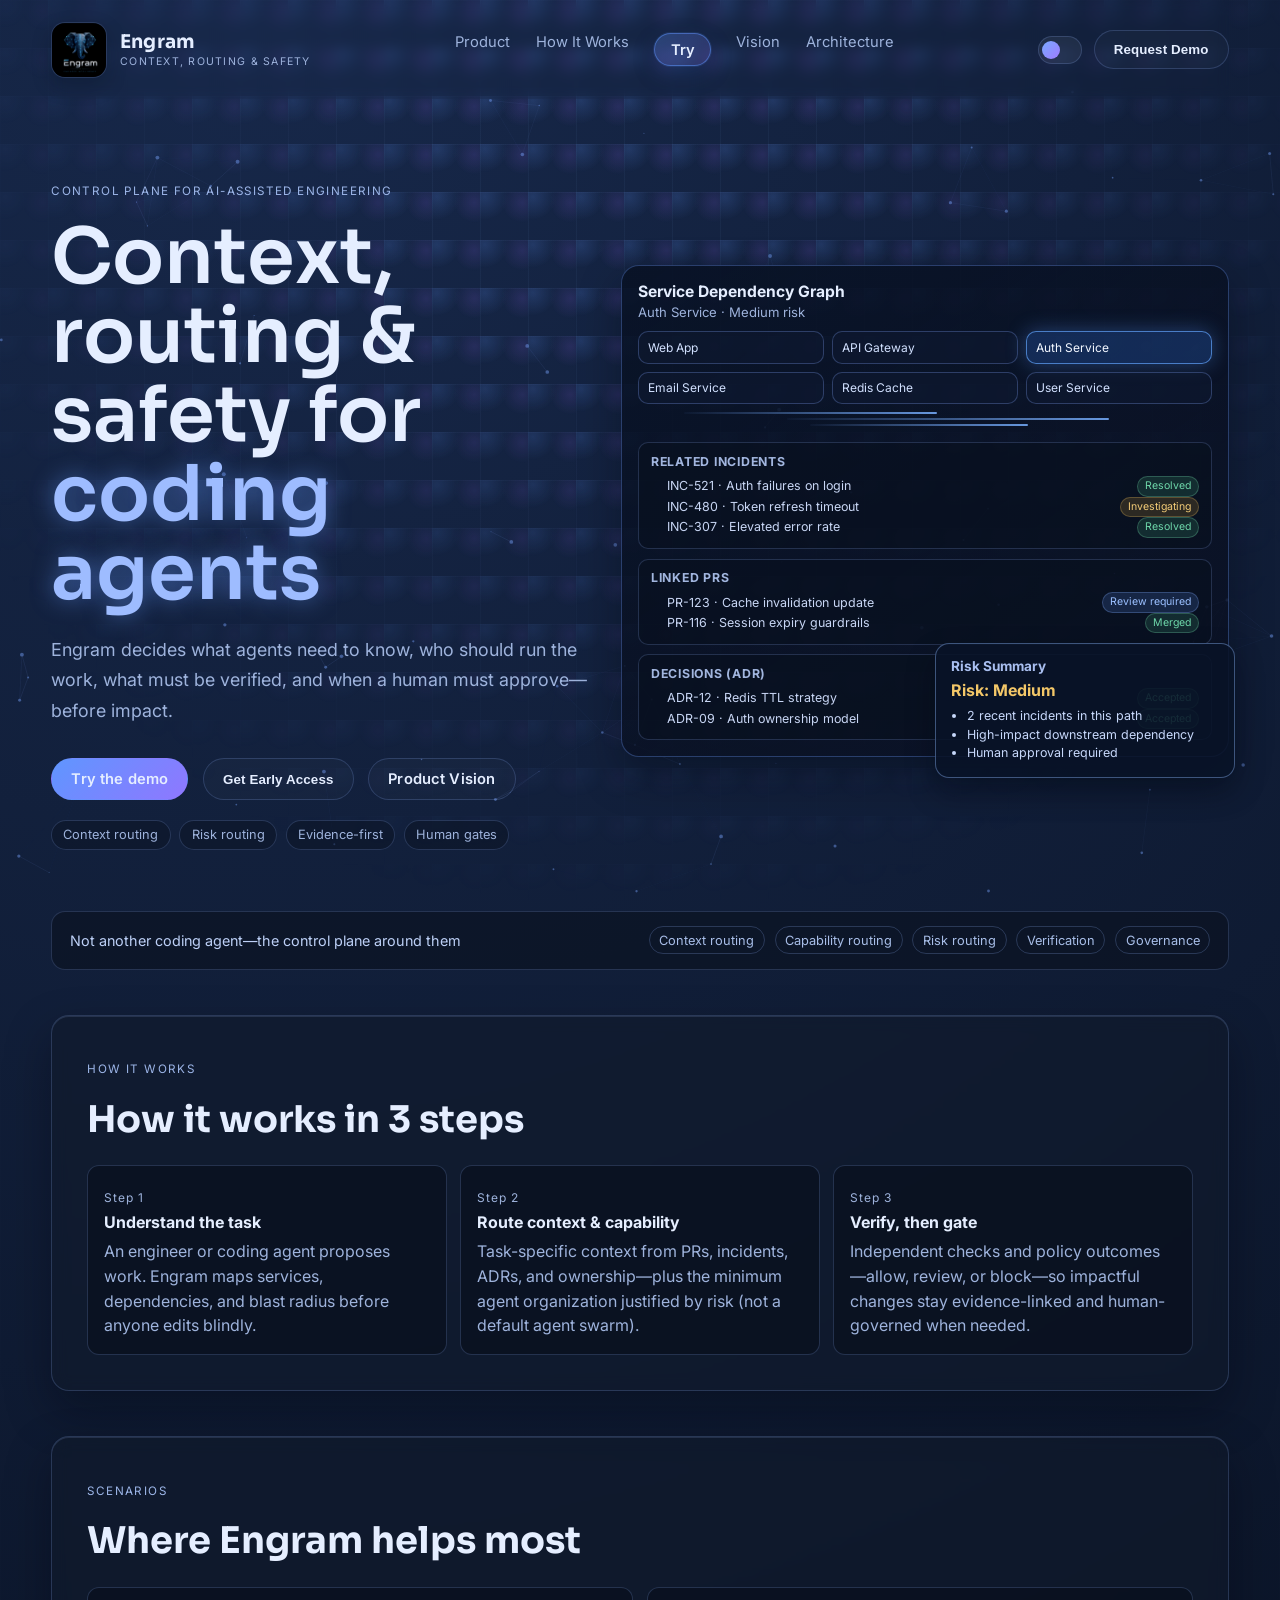
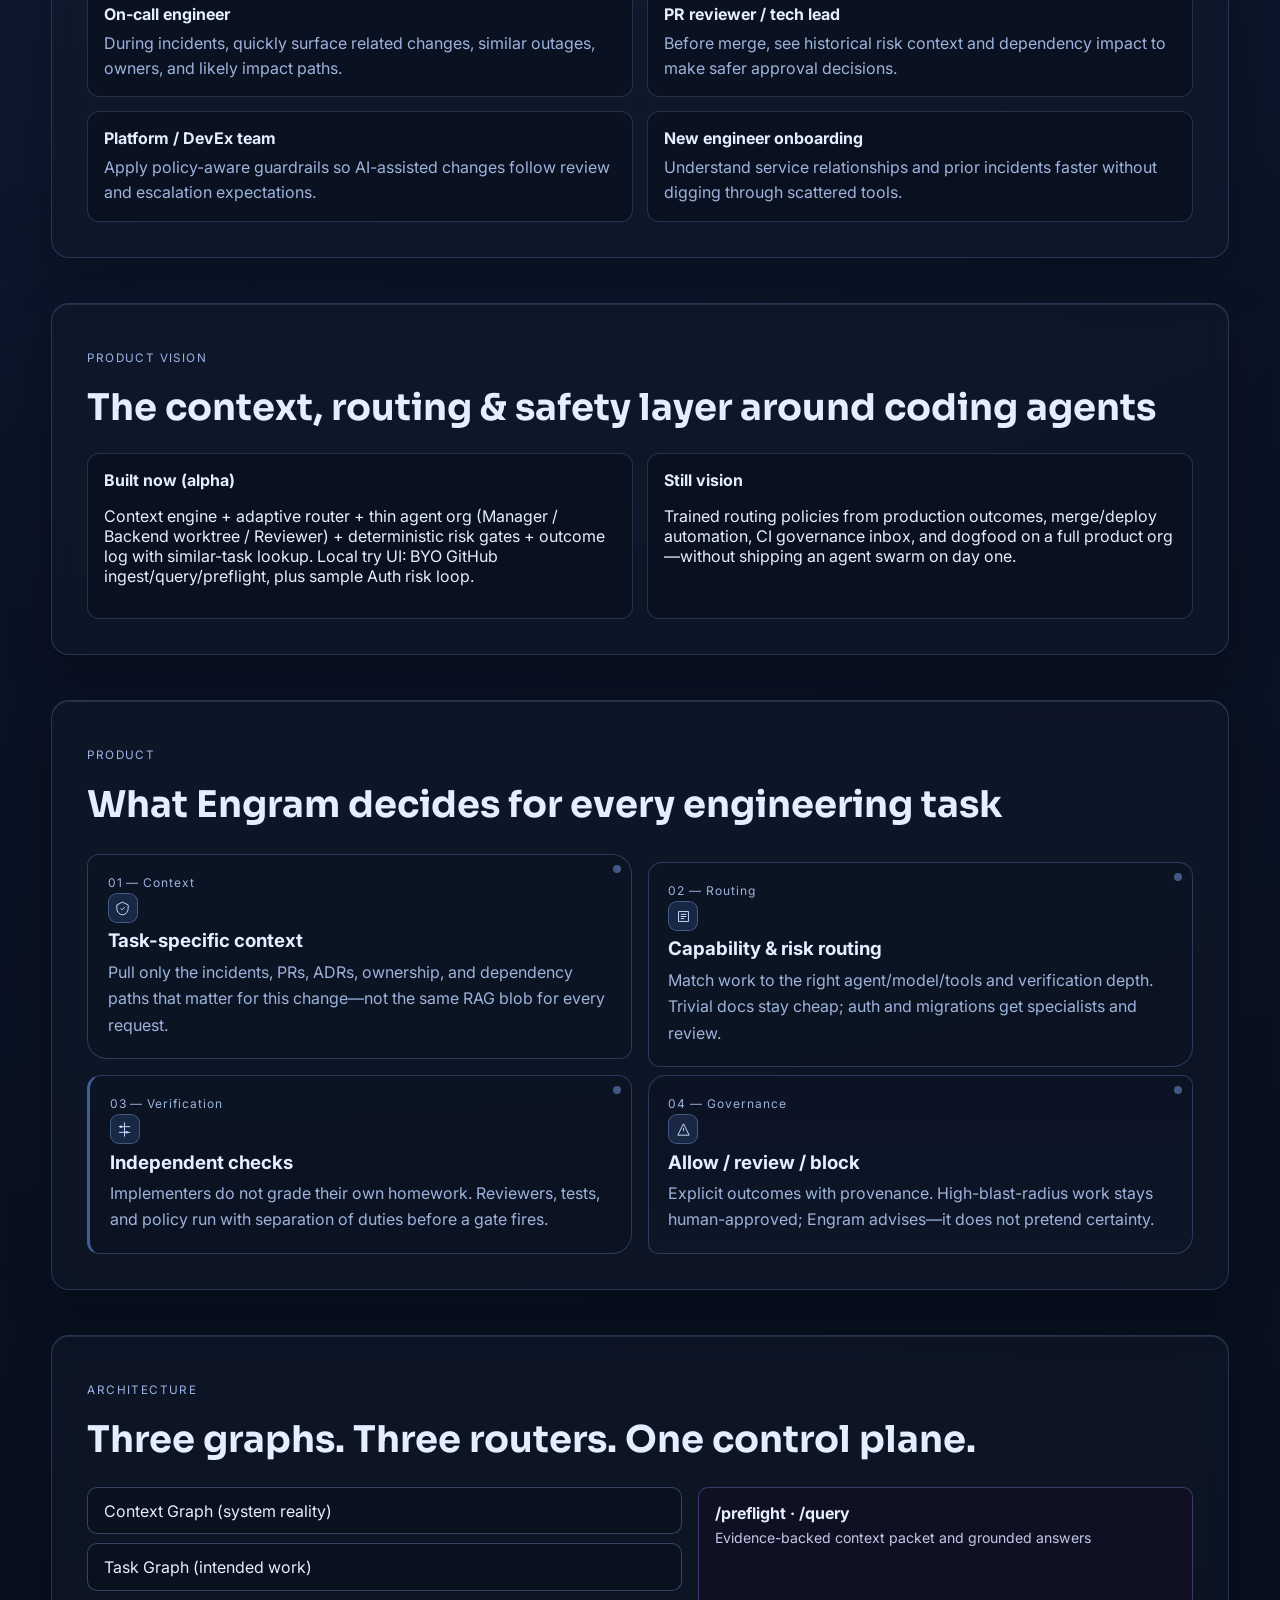
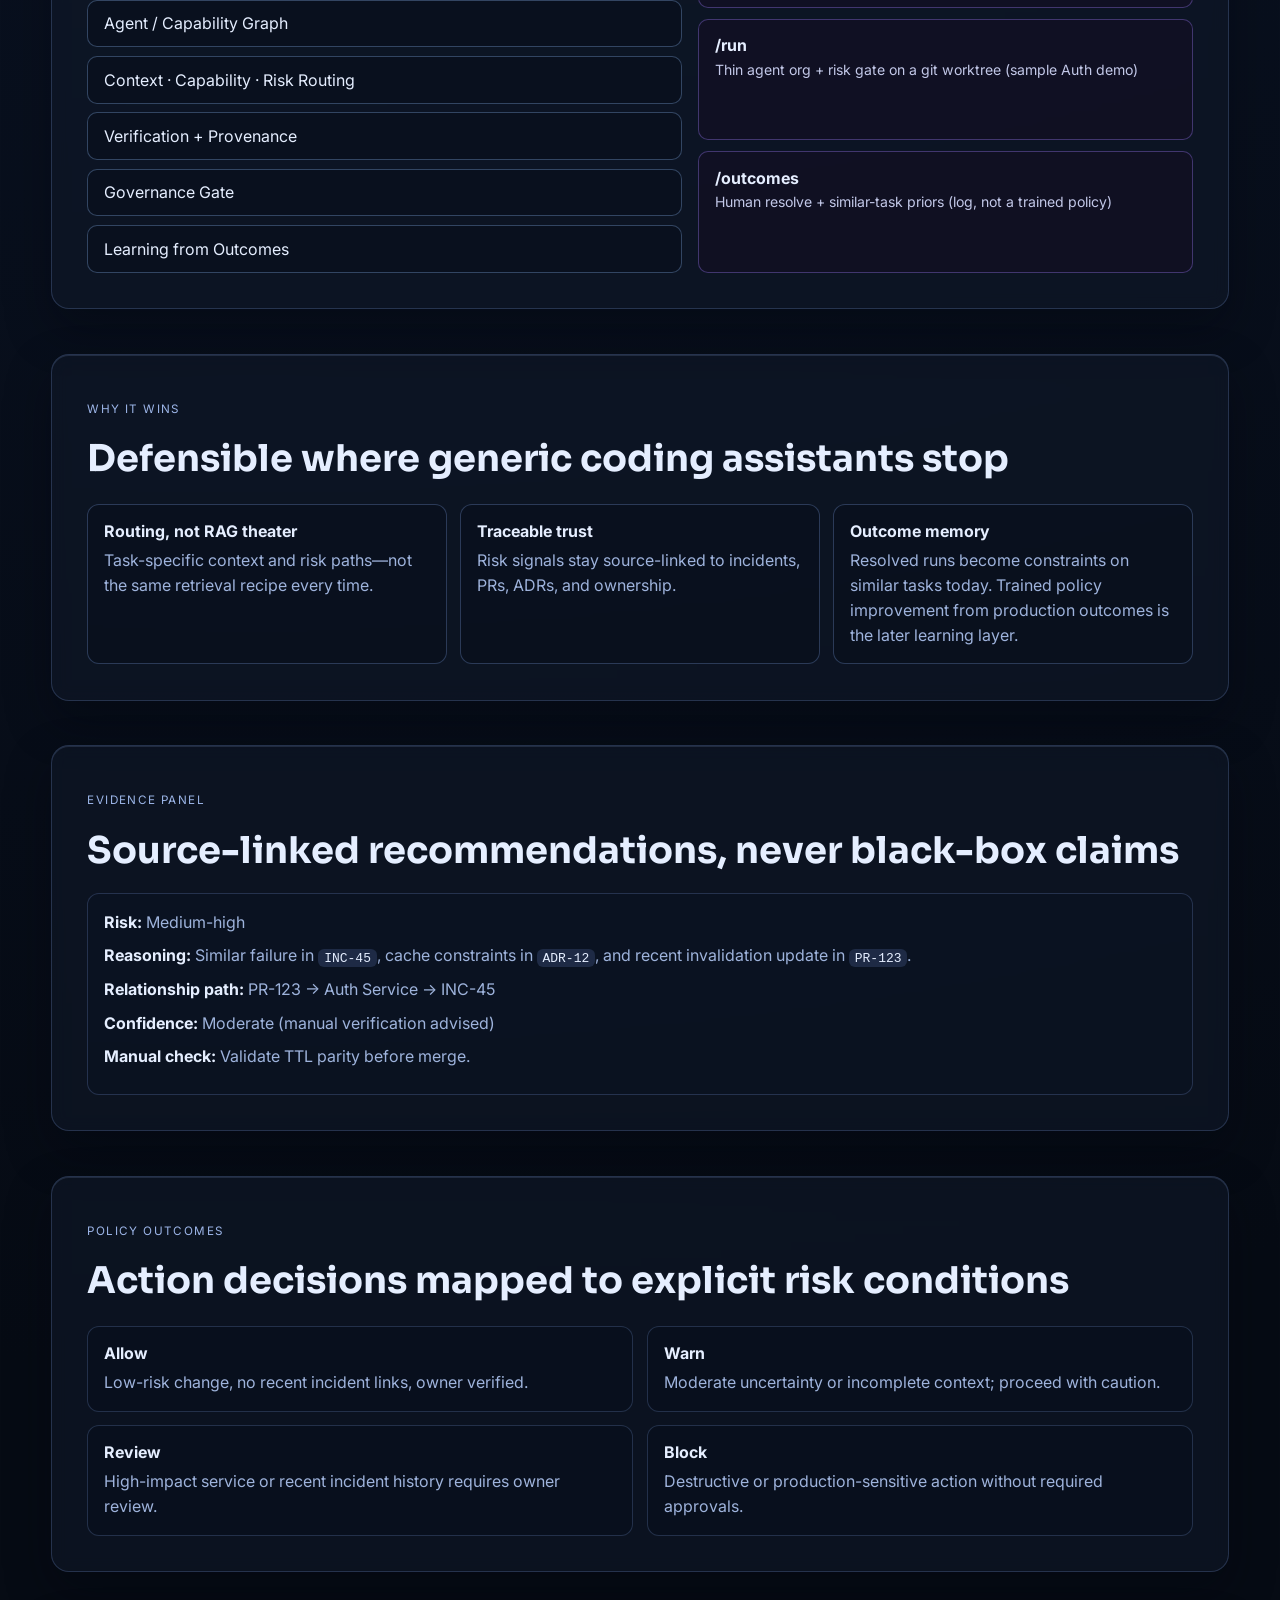
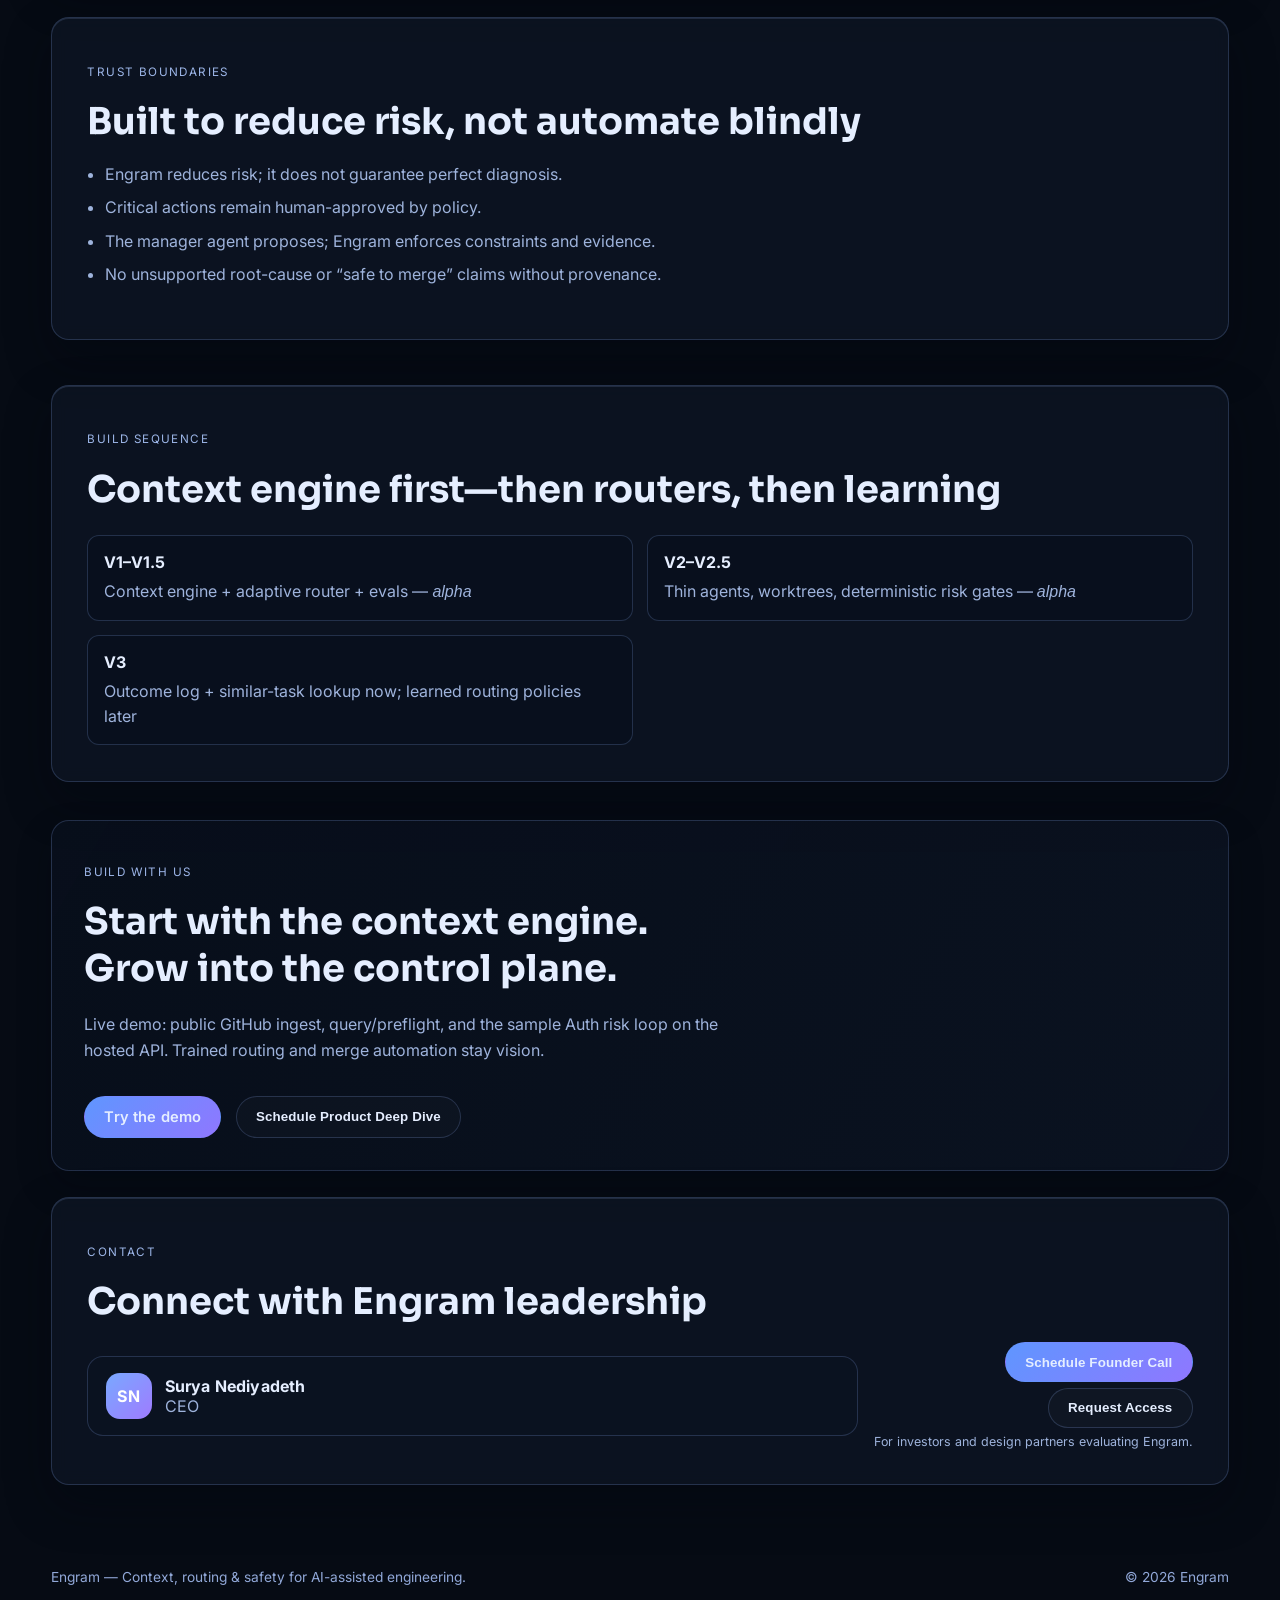
==== commit 7e3a678c: "Remove recruiter-facing junk from the public tree. Untrack paper dumps, draft docs, DS_Store, and un" ====
--- a/website/index.html
+++ b/website/index.html
@@ -30,7 +30,7 @@
       href="https://fonts.googleapis.com/css2?family=Inter:wght@400;500;600;700&family=Sora:wght@500;600;700&display=swap"
       rel="stylesheet"
     />
-    <link rel="stylesheet" href="./styles.css?v=20260903-try2" />
+    <link rel="stylesheet" href="./styles.css?v=20260903-clean1" />
   </head>
   <body>
     <div class="bg-grid"></div>
@@ -521,6 +521,6 @@
       <p>© 2026 Engram</p>
     </footer>
 
-    <script defer src="./script.js?v=20260903-try2"></script>
+    <script defer src="./script.js?v=20260903-clean1"></script>
   </body>
 </html>
